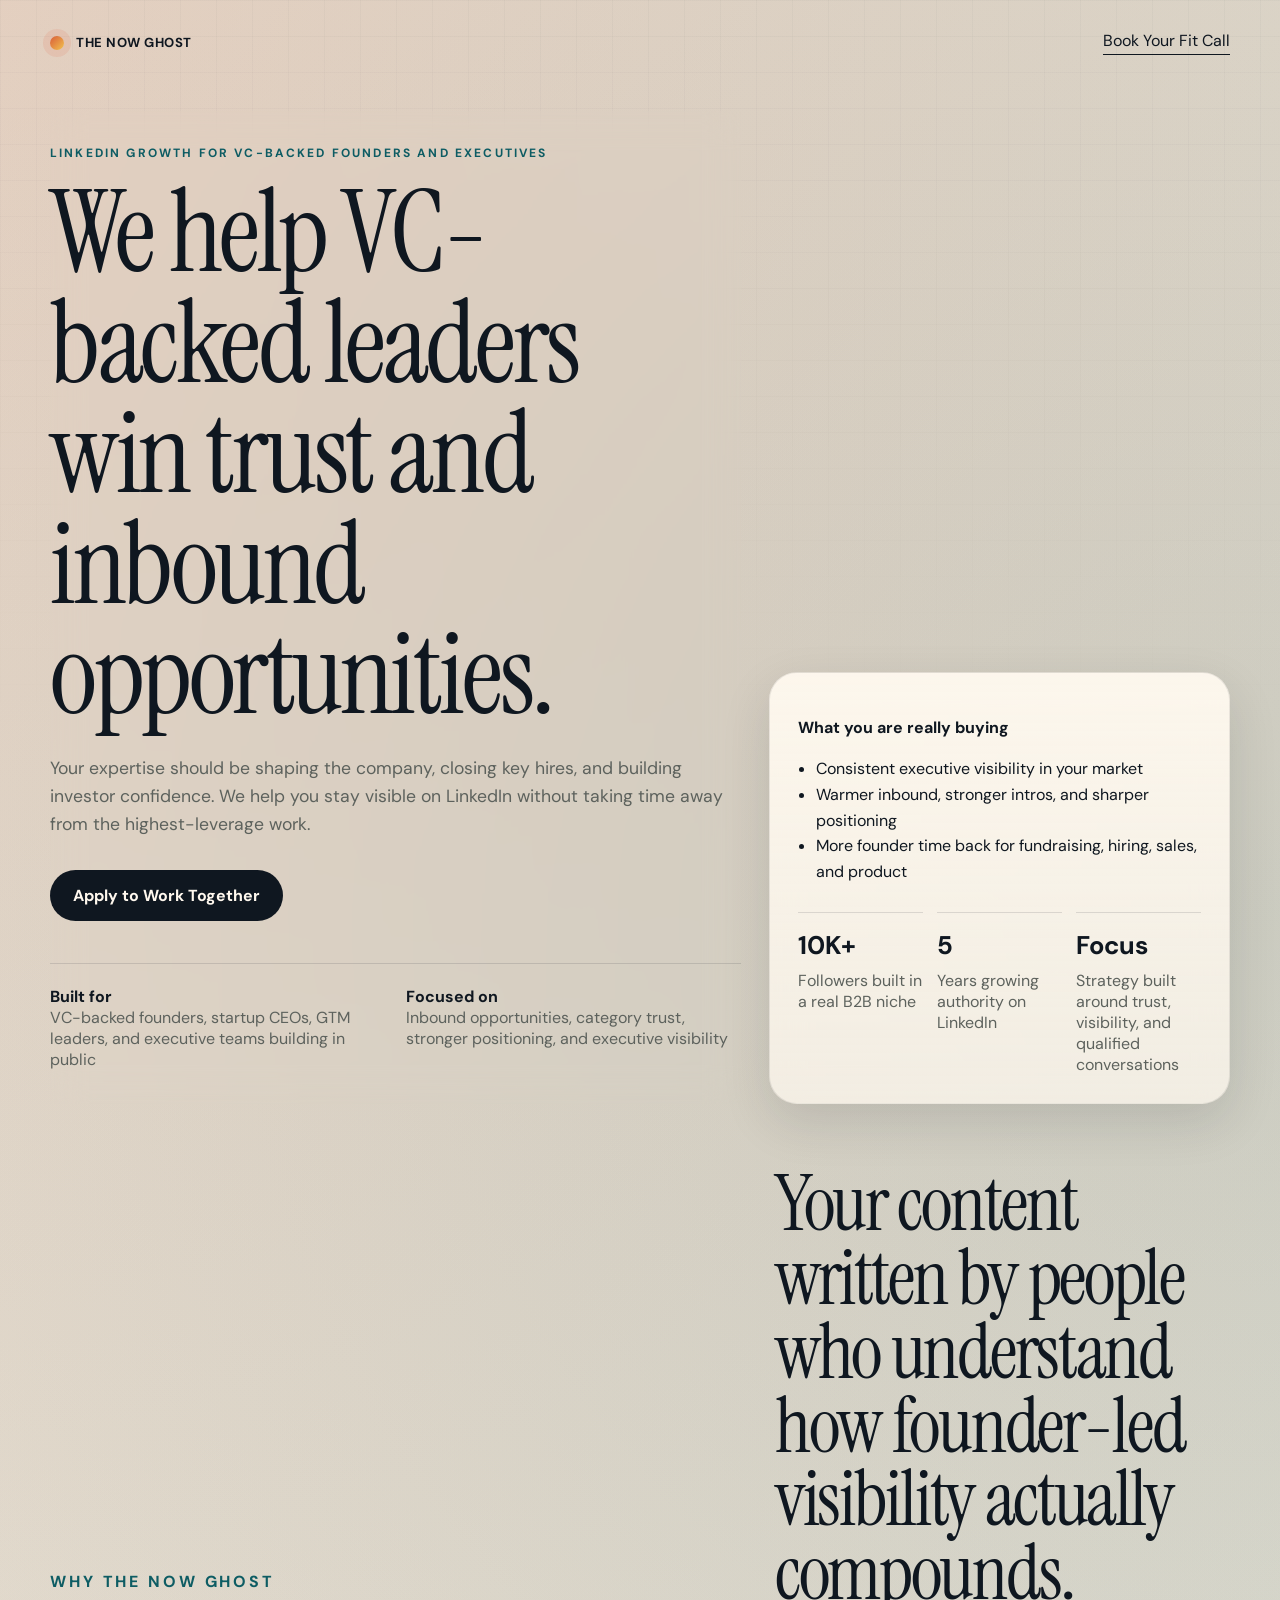
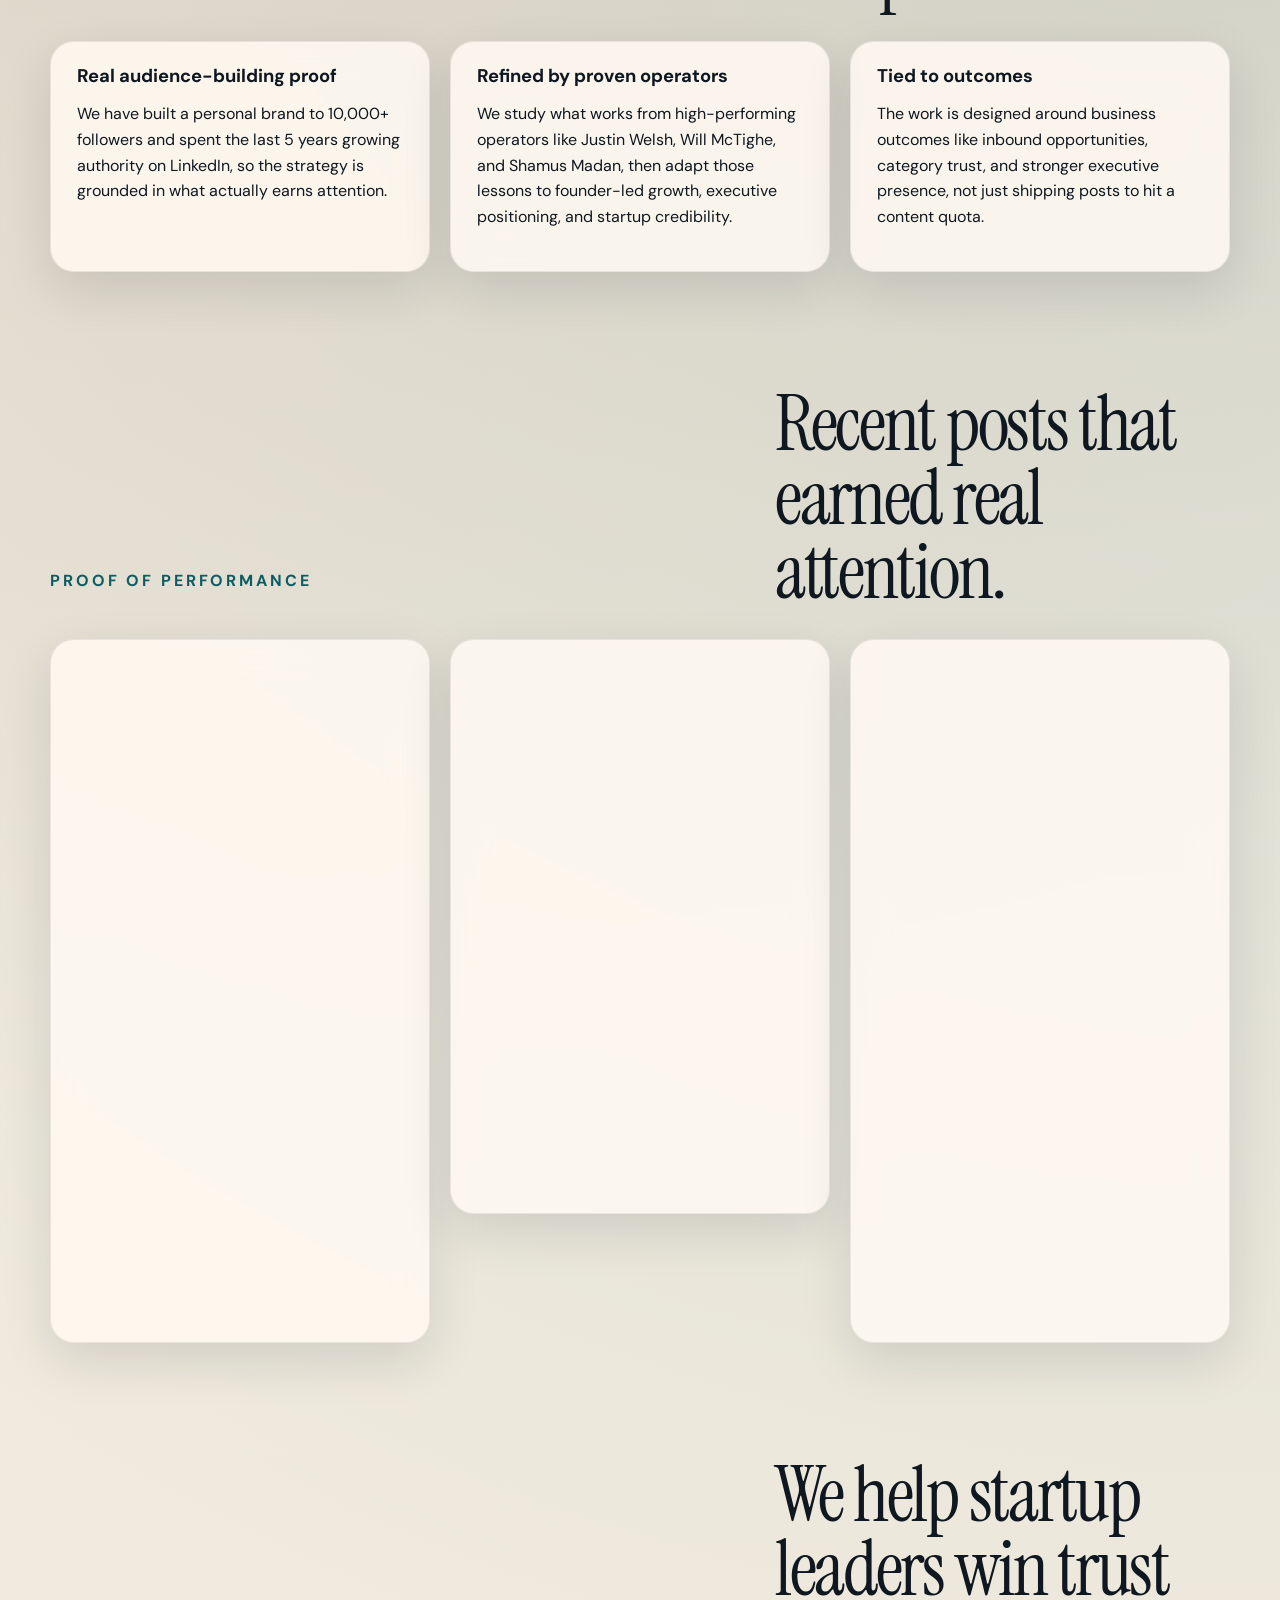
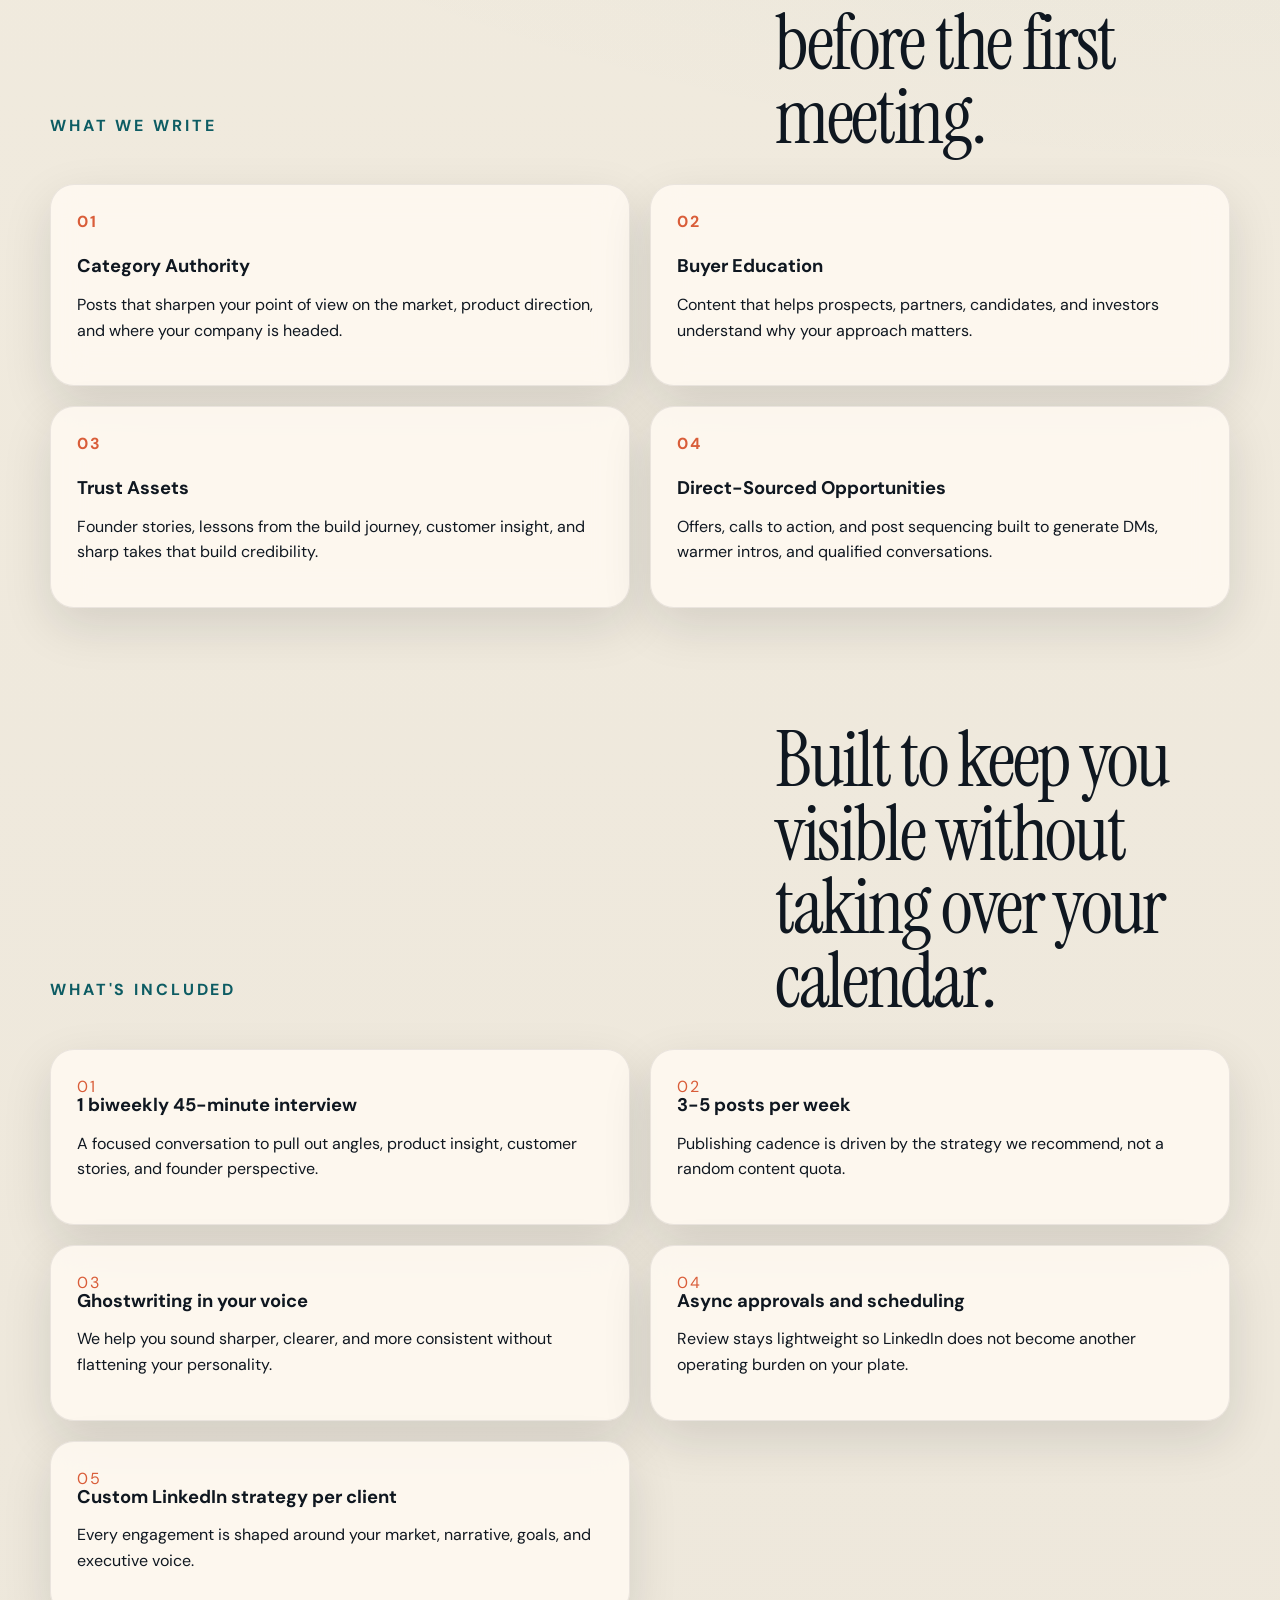
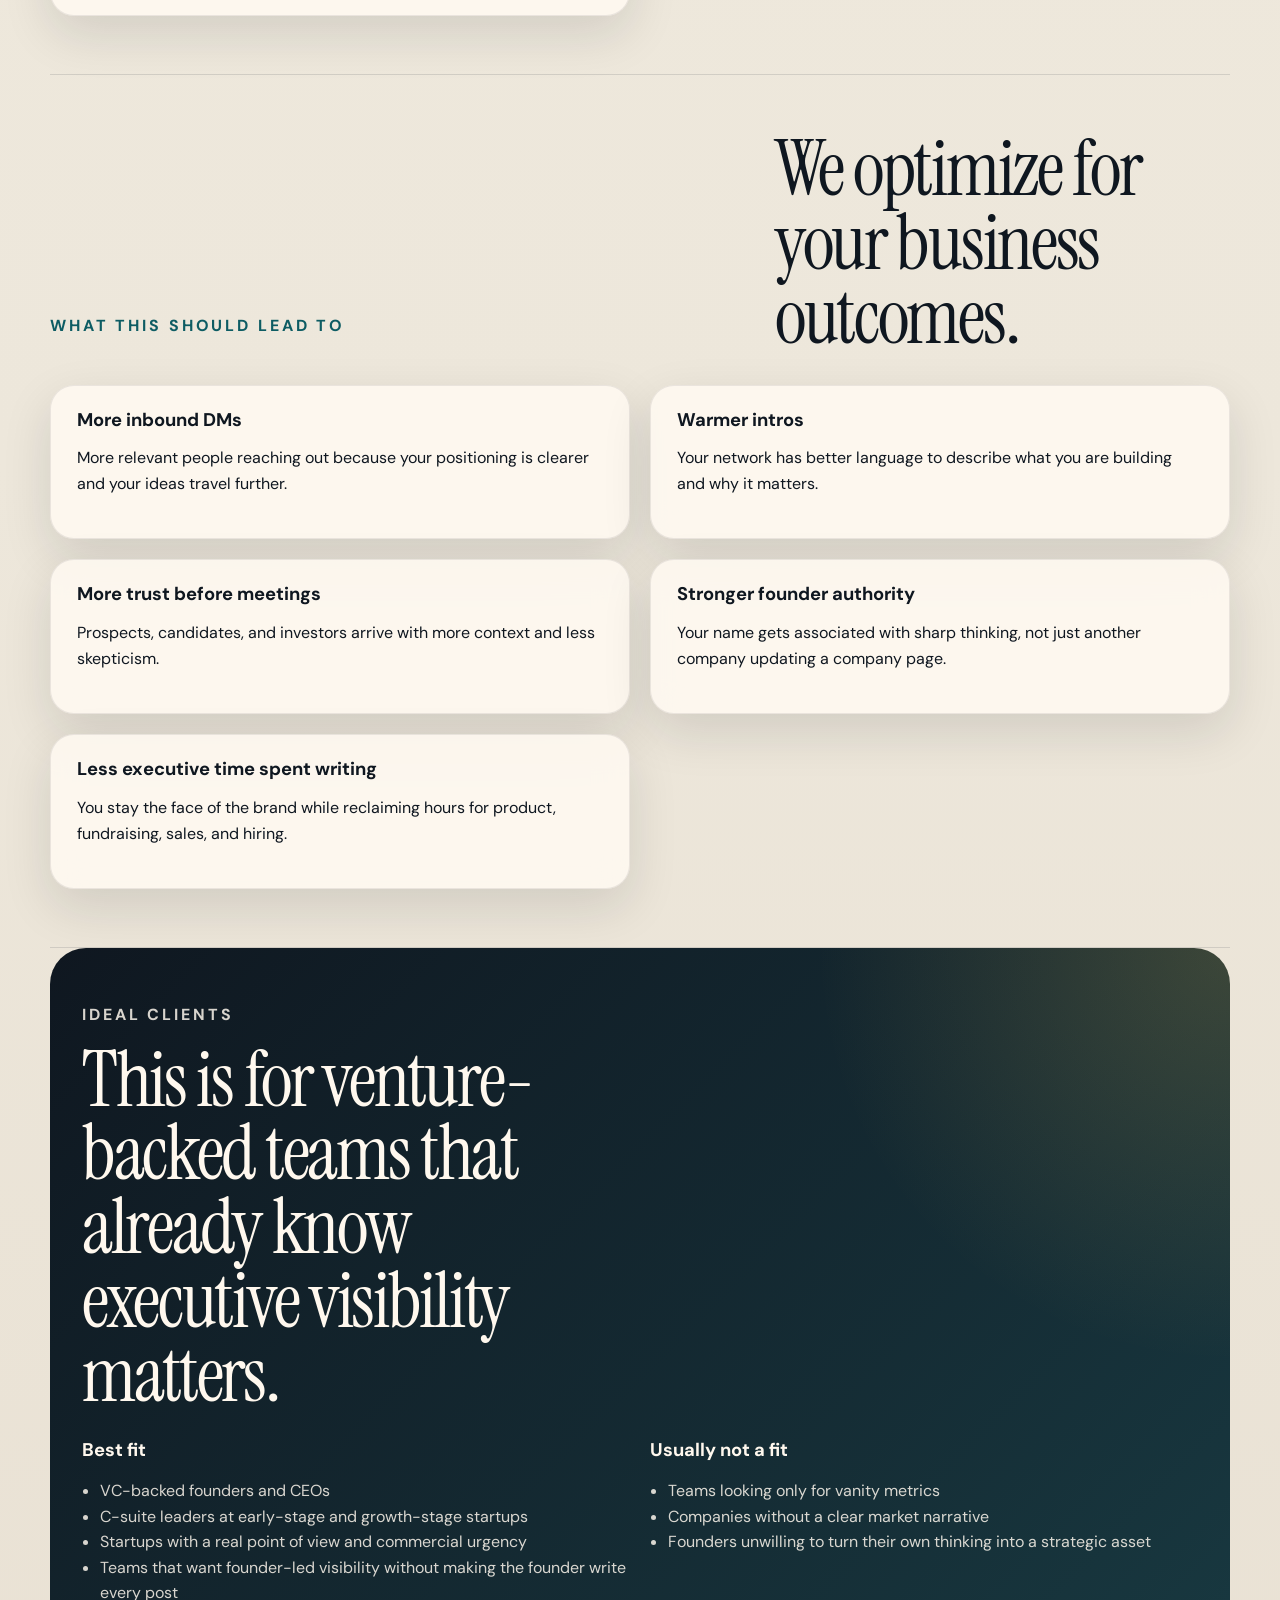
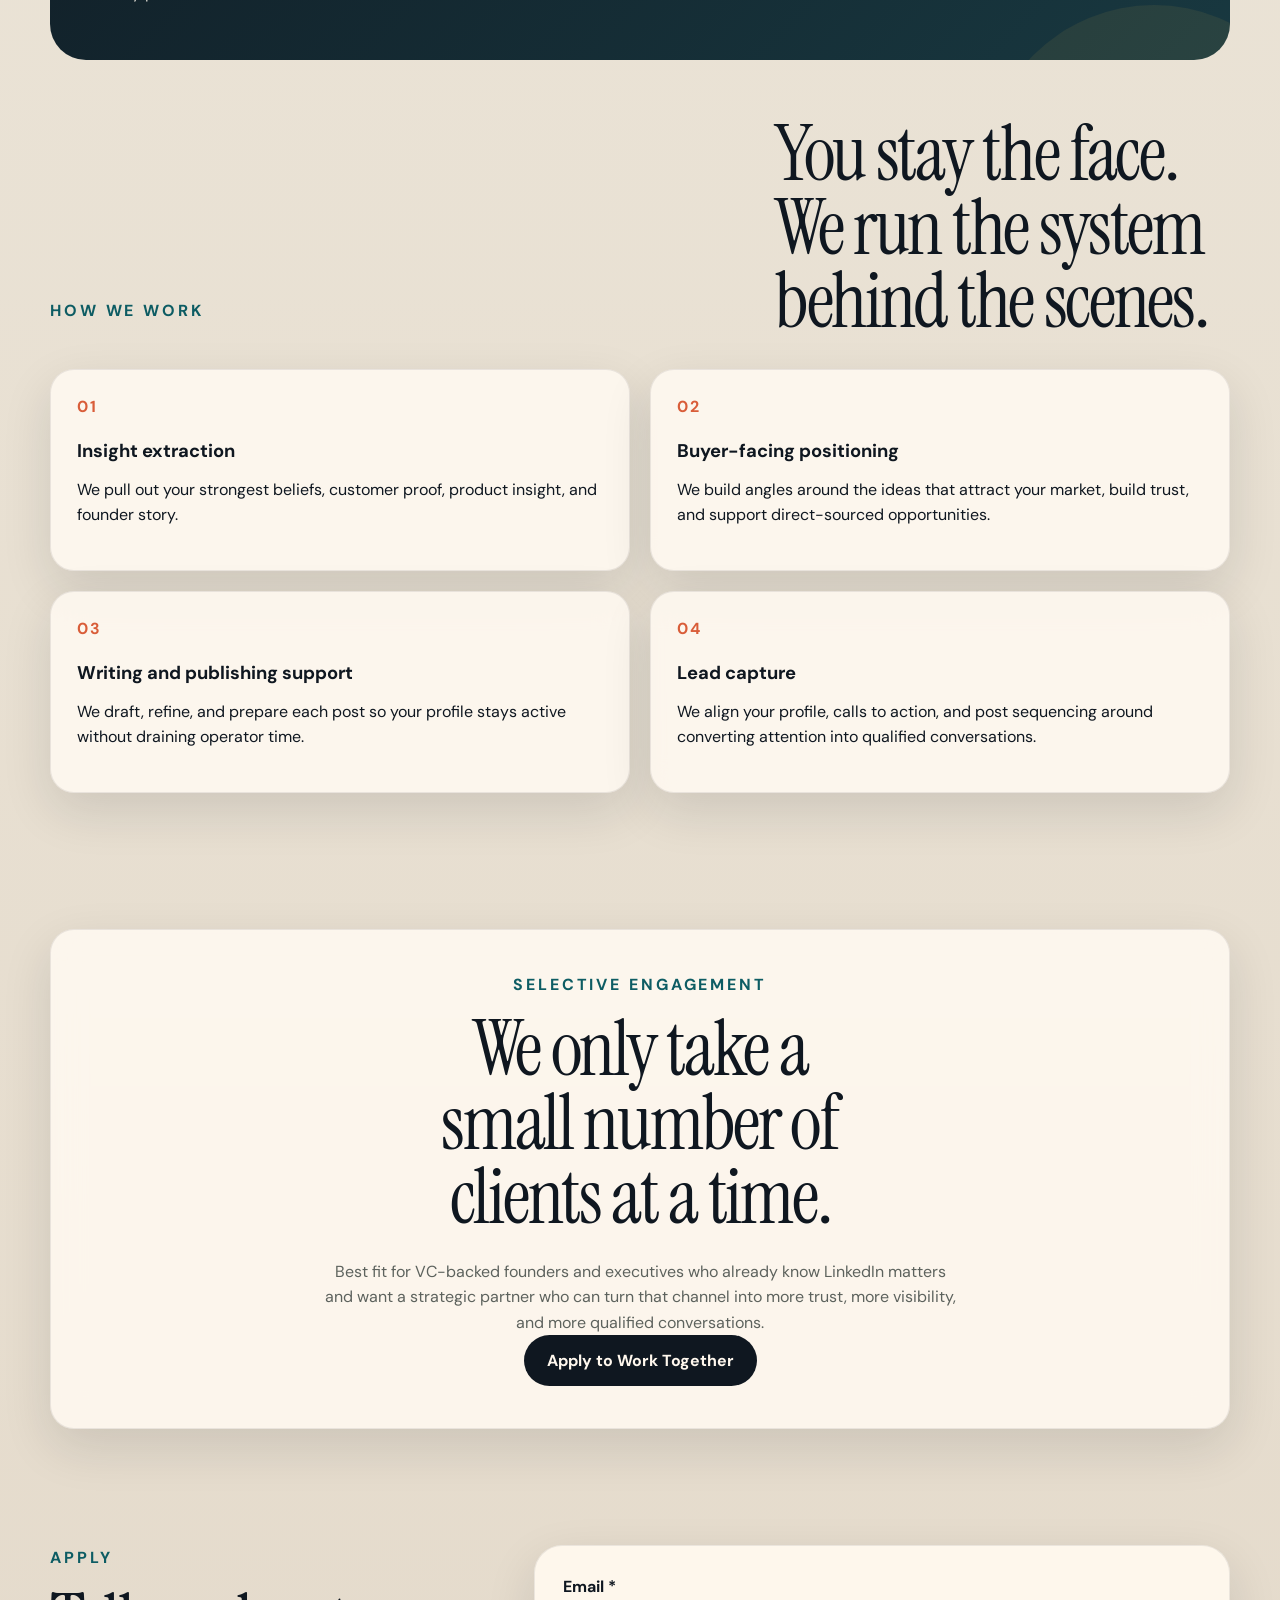
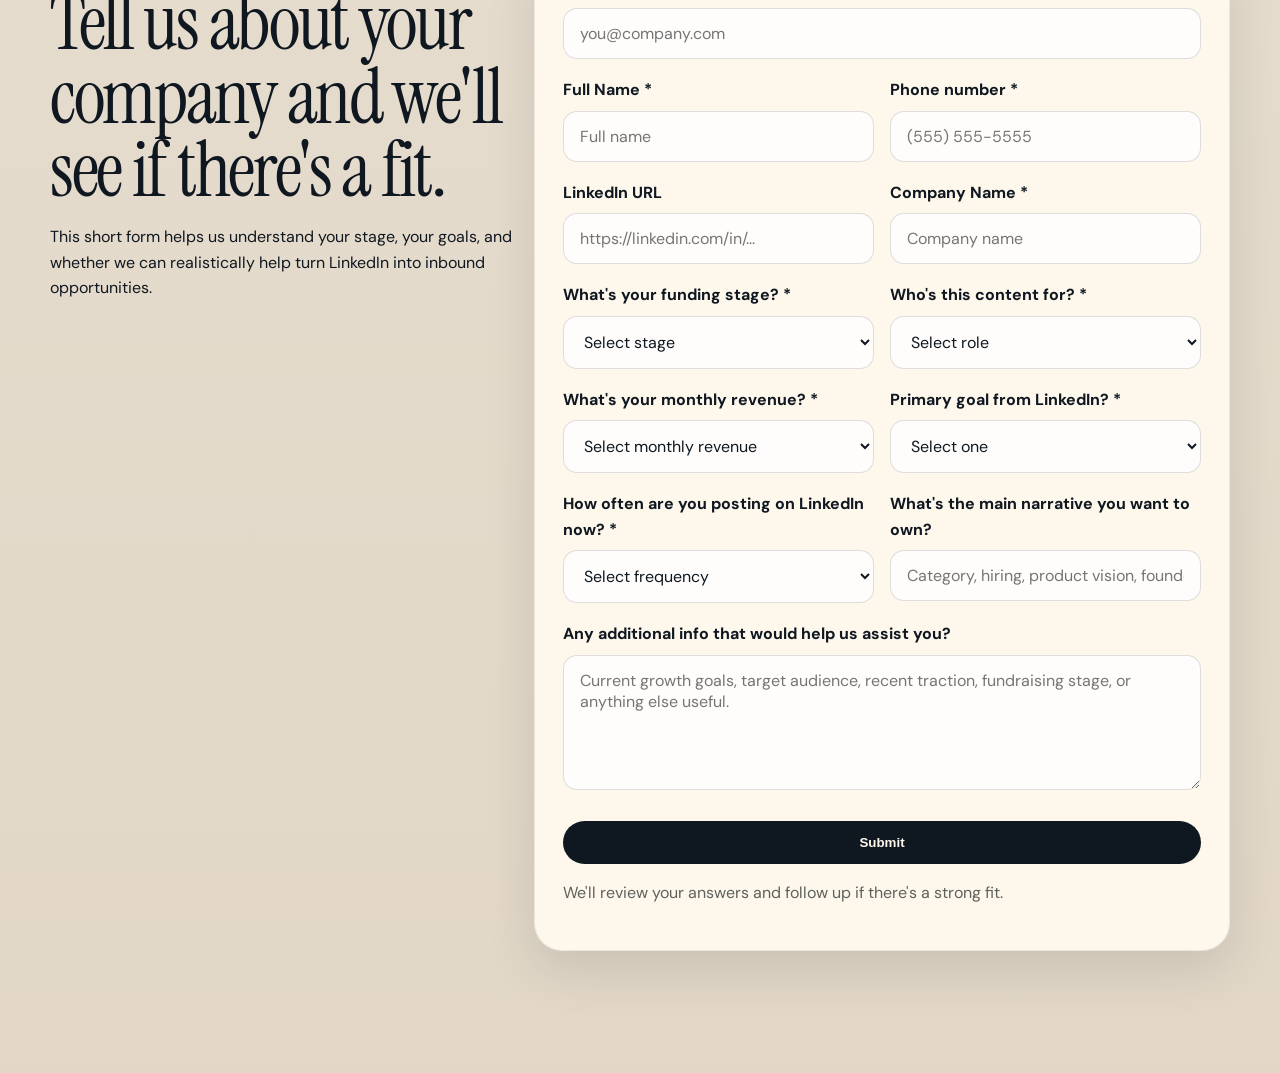
==== index.html @ a4f19dc6 "Initial VC-backed startup landing page" ====
<!DOCTYPE html>
<html lang="en">
<head>
  <meta charset="UTF-8">
  <meta name="viewport" content="width=device-width, initial-scale=1.0">
  <title>LinkedIn Growth for VC-Backed Founders | The Now Ghost</title>
  <meta
    name="description"
    content="LinkedIn ghostwriting and founder-led growth for VC-backed founders and executives who want more trust, inbound opportunities, and investor-grade positioning."
  >
  <link rel="preconnect" href="https://fonts.googleapis.com">
  <link rel="preconnect" href="https://fonts.gstatic.com" crossorigin>
  <link
    href="https://fonts.googleapis.com/css2?family=DM+Sans:wght@400;500;700&family=Instrument+Serif:ital@0;1&display=swap"
    rel="stylesheet"
  >
  <link rel="stylesheet" href="styles.css">
</head>
<body>
  <div class="site-shell">
    <header class="topbar">
      <div class="brand-lockup">
        <span class="brand-mark"></span>
        <span class="brand-name">The Now Ghost</span>
      </div>
      <a class="topbar-link" href="#apply">Book Your Fit Call</a>
    </header>

    <main>
      <section class="hero">
        <div class="hero-copy">
          <p class="eyebrow">LinkedIn Growth for VC-Backed Founders and Executives</p>
          <h1>We help VC-backed leaders win trust and inbound opportunities.</h1>
          <p class="hero-text">
            Your expertise should be shaping the company, closing key hires, and building investor confidence.
            We help you stay visible on LinkedIn without taking time away from the highest-leverage work.
          </p>
          <div class="hero-actions">
            <a class="button button-primary" href="#apply">Apply to Work Together</a>
          </div>
          <div class="hero-proof">
            <div>
              <strong>Built for</strong>
              <span>VC-backed founders, startup CEOs, GTM leaders, and executive teams building in public</span>
            </div>
            <div>
              <strong>Focused on</strong>
              <span>Inbound opportunities, category trust, stronger positioning, and executive visibility</span>
            </div>
          </div>
        </div>

        <aside class="hero-card">
          <p class="hero-card-label">What you are really buying</p>
          <ul class="outcome-list">
            <li>Consistent executive visibility in your market</li>
            <li>Warmer inbound, stronger intros, and sharper positioning</li>
            <li>More founder time back for fundraising, hiring, sales, and product</li>
          </ul>
          <div class="mini-stat-grid">
            <div>
              <span class="stat-number">10K+</span>
              <span class="stat-label">Followers built in a real B2B niche</span>
            </div>
            <div>
              <span class="stat-number">5</span>
              <span class="stat-label">Years growing authority on LinkedIn</span>
            </div>
            <div>
              <span class="stat-number">Focus</span>
              <span class="stat-label">Strategy built around trust, visibility, and qualified conversations</span>
            </div>
          </div>
        </aside>
      </section>

      <section class="section proof-section">
        <div class="section-heading">
          <p class="eyebrow">Why The Now Ghost</p>
          <h2>Your content written by people who understand how founder-led visibility actually compounds.</h2>
        </div>
        <div class="proof-grid">
          <article class="proof-card">
            <h3>Real audience-building proof</h3>
            <p>
              We have built a personal brand to 10,000+ followers and spent the last 5 years growing authority on LinkedIn,
              so the strategy is grounded in what actually earns attention.
            </p>
          </article>
          <article class="proof-card">
            <h3>Refined by proven operators</h3>
            <p>
              We study what works from high-performing operators like Justin Welsh, Will McTighe, and Shamus Madan,
              then adapt those lessons to founder-led growth, executive positioning, and startup credibility.
            </p>
          </article>
          <article class="proof-card">
            <h3>Tied to outcomes</h3>
            <p>
              The work is designed around business outcomes like inbound opportunities, category trust, and stronger executive
              presence, not just shipping posts to hit a content quota.
            </p>
          </article>
        </div>
      </section>

      <section class="section embed-section">
        <div class="section-heading">
          <p class="eyebrow">Proof of Performance</p>
          <h2>Recent posts that earned real attention.</h2>
        </div>
        <div class="embed-grid">
          <article class="embed-card">
            <iframe src="https://www.linkedin.com/embed/feed/update/urn:li:share:7413198272040701953?collapsed=1" height="669" width="504" frameborder="0" allowfullscreen="" title="Embedded post"></iframe>
          </article>
          <article class="embed-card">
            <iframe src="https://www.linkedin.com/embed/feed/update/urn:li:share:7410767839709564928?collapsed=1" height="540" width="504" frameborder="0" allowfullscreen="" title="Embedded post"></iframe>
          </article>
          <article class="embed-card">
            <iframe src="https://www.linkedin.com/embed/feed/update/urn:li:share:7410761723395211265?collapsed=1" height="669" width="504" frameborder="0" allowfullscreen="" title="Embedded post"></iframe>
          </article>
        </div>
      </section>

      <section class="section">
        <div class="section-heading">
          <p class="eyebrow">What We Write</p>
          <h2>We help startup leaders win trust before the first meeting.</h2>
        </div>
        <div class="pillar-grid">
          <article class="pillar-card">
            <span>01</span>
            <h3>Category Authority</h3>
            <p>Posts that sharpen your point of view on the market, product direction, and where your company is headed.</p>
          </article>
          <article class="pillar-card">
            <span>02</span>
            <h3>Buyer Education</h3>
            <p>Content that helps prospects, partners, candidates, and investors understand why your approach matters.</p>
          </article>
          <article class="pillar-card">
            <span>03</span>
            <h3>Trust Assets</h3>
            <p>Founder stories, lessons from the build journey, customer insight, and sharp takes that build credibility.</p>
          </article>
          <article class="pillar-card">
            <span>04</span>
            <h3>Direct-Sourced Opportunities</h3>
            <p>Offers, calls to action, and post sequencing built to generate DMs, warmer intros, and qualified conversations.</p>
          </article>
        </div>
      </section>

      <section class="section">
        <div class="section-heading">
          <p class="eyebrow">What's Included</p>
          <h2>Built to keep you visible without taking over your calendar.</h2>
        </div>
        <div class="include-grid">
          <article class="include-card">
            <span>01</span>
            <h3>1 biweekly 45-minute interview</h3>
            <p>A focused conversation to pull out angles, product insight, customer stories, and founder perspective.</p>
          </article>
          <article class="include-card">
            <span>02</span>
            <h3>3-5 posts per week</h3>
            <p>Publishing cadence is driven by the strategy we recommend, not a random content quota.</p>
          </article>
          <article class="include-card">
            <span>03</span>
            <h3>Ghostwriting in your voice</h3>
            <p>We help you sound sharper, clearer, and more consistent without flattening your personality.</p>
          </article>
          <article class="include-card">
            <span>04</span>
            <h3>Async approvals and scheduling</h3>
            <p>Review stays lightweight so LinkedIn does not become another operating burden on your plate.</p>
          </article>
          <article class="include-card">
            <span>05</span>
            <h3>Custom LinkedIn strategy per client</h3>
            <p>Every engagement is shaped around your market, narrative, goals, and executive voice.</p>
          </article>
        </div>
      </section>

      <section class="section outcome-section">
        <div class="section-heading">
          <p class="eyebrow">What This Should Lead To</p>
          <h2>We optimize for your business outcomes.</h2>
        </div>
        <div class="outcome-grid">
          <article class="outcome-card">
            <h3>More inbound DMs</h3>
            <p>More relevant people reaching out because your positioning is clearer and your ideas travel further.</p>
          </article>
          <article class="outcome-card">
            <h3>Warmer intros</h3>
            <p>Your network has better language to describe what you are building and why it matters.</p>
          </article>
          <article class="outcome-card">
            <h3>More trust before meetings</h3>
            <p>Prospects, candidates, and investors arrive with more context and less skepticism.</p>
          </article>
          <article class="outcome-card">
            <h3>Stronger founder authority</h3>
            <p>Your name gets associated with sharp thinking, not just another company updating a company page.</p>
          </article>
          <article class="outcome-card">
            <h3>Less executive time spent writing</h3>
            <p>You stay the face of the brand while reclaiming hours for product, fundraising, sales, and hiring.</p>
          </article>
        </div>
      </section>

      <section class="section dark-panel">
        <div class="section-heading narrow light">
          <p class="eyebrow">Ideal Clients</p>
          <h2>This is for venture-backed teams that already know executive visibility matters.</h2>
        </div>
        <div class="fit-grid">
          <div>
            <h3>Best fit</h3>
            <ul>
              <li>VC-backed founders and CEOs</li>
              <li>C-suite leaders at early-stage and growth-stage startups</li>
              <li>Startups with a real point of view and commercial urgency</li>
              <li>Teams that want founder-led visibility without making the founder write every post</li>
            </ul>
          </div>
          <div>
            <h3>Usually not a fit</h3>
            <ul>
              <li>Teams looking only for vanity metrics</li>
              <li>Companies without a clear market narrative</li>
              <li>Founders unwilling to turn their own thinking into a strategic asset</li>
            </ul>
          </div>
        </div>
      </section>

      <section class="section process-section">
        <div class="section-heading">
          <p class="eyebrow">How We Work</p>
          <h2>You stay the face. We run the system behind the scenes.</h2>
        </div>
        <div class="process-grid">
          <article>
            <span>01</span>
            <h3>Insight extraction</h3>
            <p>We pull out your strongest beliefs, customer proof, product insight, and founder story.</p>
          </article>
          <article>
            <span>02</span>
            <h3>Buyer-facing positioning</h3>
            <p>We build angles around the ideas that attract your market, build trust, and support direct-sourced opportunities.</p>
          </article>
          <article>
            <span>03</span>
            <h3>Writing and publishing support</h3>
            <p>We draft, refine, and prepare each post so your profile stays active without draining operator time.</p>
          </article>
          <article>
            <span>04</span>
            <h3>Lead capture</h3>
            <p>We align your profile, calls to action, and post sequencing around converting attention into qualified conversations.</p>
          </article>
        </div>
      </section>

      <section class="section cta-section">
        <div class="cta-panel">
          <p class="eyebrow">Selective Engagement</p>
          <h2>We only take a small number of clients at a time.</h2>
          <p class="hero-text">
            Best fit for VC-backed founders and executives who already know LinkedIn matters and want a strategic
            partner who can turn that channel into more trust, more visibility, and more qualified conversations.
          </p>
          <a class="button button-primary" href="#apply">Apply to Work Together</a>
        </div>
      </section>

      <section class="section apply-section" id="apply">
        <div class="apply-copy">
          <p class="eyebrow">Apply</p>
          <h2>Tell us about your company and we'll see if there's a fit.</h2>
          <p>
            This short form helps us understand your stage, your goals, and whether we can realistically help turn
            LinkedIn into inbound opportunities.
          </p>
        </div>

        <form
          class="lead-form"
          id="leadForm"
          action="https://formsubmit.co/danny.c.gleason@gmail.com"
          method="POST"
          novalidate
        >
          <input type="hidden" name="_subject" value="New VC-Backed Startup Ghostwriting Lead">
          <input type="hidden" name="_captcha" value="false">
          <input type="hidden" name="_template" value="table">
          <input type="hidden" name="_next" value="https://thenowghost.com/thanks.html">

          <div class="field">
            <label for="email">Email *</label>
            <input id="email" name="email" type="email" required placeholder="you@company.com">
            <small class="error-text">Please enter a valid email</small>
          </div>

          <div class="field-grid">
            <div class="field">
              <label for="fullName">Full Name *</label>
              <input id="fullName" name="fullName" type="text" required placeholder="Full name">
            </div>
            <div class="field">
              <label for="phone">Phone number *</label>
              <input id="phone" name="phone" type="tel" required placeholder="(555) 555-5555">
            </div>
          </div>

          <div class="field-grid">
            <div class="field">
              <label for="linkedinUrl">LinkedIn URL</label>
              <input id="linkedinUrl" name="linkedinUrl" type="url" placeholder="https://linkedin.com/in/...">
            </div>
            <div class="field">
              <label for="companyName">Company Name *</label>
              <input id="companyName" name="companyName" type="text" required placeholder="Company name">
            </div>
          </div>

          <div class="field-grid">
            <div class="field">
              <label for="stage">What's your funding stage? *</label>
              <select id="stage" name="stage" required>
                <option value="">Select stage</option>
                <option>Bootstrapped / profitable</option>
                <option>Pre-seed</option>
                <option>Seed</option>
                <option>Series A</option>
                <option>Series B</option>
                <option>Series C+</option>
              </select>
            </div>
            <div class="field">
              <label for="role">Who's this content for? *</label>
              <select id="role" name="role" required>
                <option value="">Select role</option>
                <option>Founder / CEO</option>
                <option>Co-founder</option>
                <option>CRO / GTM leader</option>
                <option>COO / Ops leader</option>
                <option>CTO / Product leader</option>
                <option>Other executive</option>
              </select>
            </div>
          </div>

          <div class="field-grid">
            <div class="field">
              <label for="revenue">What's your monthly revenue? *</label>
              <select id="revenue" name="revenue" required>
                <option value="">Select monthly revenue</option>
                <option>Pre-revenue</option>
                <option>&lt;10k/month</option>
                <option>10-50k/month</option>
                <option>50-100k/month</option>
                <option>100k-500k/month</option>
                <option>500k-1m/month</option>
                <option>1m+/month</option>
              </select>
            </div>
            <div class="field">
              <label for="goal">Primary goal from LinkedIn? *</label>
              <select id="goal" name="goal" required>
                <option value="">Select one</option>
                <option>More inbound leads</option>
                <option>Stronger founder authority</option>
                <option>More investor / operator visibility</option>
                <option>More hiring / recruiting pull</option>
                <option>Save executive time while staying visible</option>
              </select>
            </div>
          </div>

          <div class="field-grid">
            <div class="field">
              <label for="posting">How often are you posting on LinkedIn now? *</label>
              <select id="posting" name="posting" required>
                <option value="">Select frequency</option>
                <option>Rarely or never</option>
                <option>1-2 times per month</option>
                <option>1-2 times per week</option>
                <option>3+ times per week</option>
              </select>
            </div>
            <div class="field">
              <label for="narrative">What's the main narrative you want to own?</label>
              <input id="narrative" name="narrative" type="text" placeholder="Category, hiring, product vision, founder story, etc.">
            </div>
          </div>

          <div class="field">
            <label for="info">Any additional info that would help us assist you?</label>
            <textarea id="info" name="info" rows="5" placeholder="Current growth goals, target audience, recent traction, fundraising stage, or anything else useful."></textarea>
          </div>

          <button class="button button-primary submit-button" type="submit">Submit</button>
          <p class="form-note" id="formNote">We'll review your answers and follow up if there's a strong fit.</p>
        </form>
      </section>
    </main>
  </div>

  <script src="script.js"></script>
</body>
</html>
---- styles.css ----
:root {
  --bg: #ede7db;
  --bg-strong: #d8cfbd;
  --surface: rgba(255, 250, 241, 0.86);
  --surface-strong: #fff9ef;
  --ink: #0f1720;
  --muted: #5d625d;
  --line: rgba(15, 23, 32, 0.12);
  --accent: #0d5c63;
  --accent-2: #d95d39;
  --accent-3: #f2c14e;
  --shadow: 0 18px 50px rgba(15, 23, 32, 0.12);
  --max-width: 1180px;
}

* {
  box-sizing: border-box;
}

html {
  scroll-behavior: smooth;
}

body {
  margin: 0;
  font-family: "DM Sans", sans-serif;
  color: var(--ink);
  background:
    radial-gradient(circle at top left, rgba(217, 93, 57, 0.16), transparent 30%),
    radial-gradient(circle at right 10%, rgba(13, 92, 99, 0.18), transparent 30%),
    linear-gradient(180deg, #f5efe2 0%, var(--bg) 58%, #e2d7c7 100%);
}

body::before {
  content: "";
  position: fixed;
  inset: 0;
  pointer-events: none;
  background-image:
    linear-gradient(rgba(15, 23, 32, 0.03) 1px, transparent 1px),
    linear-gradient(90deg, rgba(15, 23, 32, 0.03) 1px, transparent 1px);
  background-size: 36px 36px;
  mask-image: linear-gradient(180deg, rgba(0, 0, 0, 0.75), transparent 85%);
}

.site-shell {
  width: min(calc(100% - 40px), var(--max-width));
  margin: 0 auto;
  padding: 18px 0 64px;
}

.topbar {
  display: flex;
  align-items: center;
  justify-content: space-between;
  gap: 20px;
  padding: 12px 0 28px;
}

.brand-lockup {
  display: flex;
  align-items: center;
  gap: 12px;
  font-weight: 700;
  letter-spacing: 0.04em;
  text-transform: uppercase;
  font-size: 0.82rem;
}

.brand-mark {
  width: 14px;
  height: 14px;
  border-radius: 50%;
  background: linear-gradient(135deg, var(--accent-2), var(--accent-3));
  box-shadow: 0 0 0 7px rgba(217, 93, 57, 0.12);
}

.topbar-link {
  color: var(--ink);
  text-decoration: none;
  border-bottom: 1px solid currentColor;
  padding-bottom: 3px;
}

.hero {
  display: grid;
  grid-template-columns: 1.35fr 0.9fr;
  gap: 28px;
  align-items: stretch;
  min-height: 74vh;
  padding: 28px 0 56px;
}

.hero-copy,
.hero-card,
.editorial-card,
.pillar-card,
.proof-card,
.embed-card,
.include-card,
.outcome-card,
.process-grid article,
.lead-form,
.cta-panel,
.narrative-grid article {
  backdrop-filter: blur(16px);
}

.hero-copy {
  padding: 34px 0;
}

.eyebrow {
  margin: 0 0 16px;
  color: var(--accent);
  text-transform: uppercase;
  letter-spacing: 0.18em;
  font-size: 0.75rem;
  font-weight: 700;
}

h1,
h2,
h3,
legend {
  margin: 0;
  line-height: 0.96;
}

h1,
h2 {
  font-family: "Instrument Serif", serif;
  font-weight: 400;
  letter-spacing: -0.03em;
}

h1 {
  max-width: 10ch;
  font-size: clamp(3.9rem, 9vw, 7.8rem);
}

h2 {
  font-size: clamp(2.5rem, 6vw, 4.8rem);
  max-width: 13ch;
}

h3,
legend {
  font-size: 1.15rem;
}

.hero-text,
.section p,
.field label,
.field input,
.field textarea,
.field select,
.radio-group label,
.form-note,
li {
  line-height: 1.6;
  font-size: 1rem;
}

.hero-text {
  max-width: 58ch;
  margin: 24px 0 0;
  color: var(--muted);
  font-size: 1.1rem;
}

.hero-actions {
  display: flex;
  flex-wrap: wrap;
  gap: 12px;
  margin-top: 32px;
}

.button {
  display: inline-flex;
  align-items: center;
  justify-content: center;
  border: 1px solid transparent;
  border-radius: 999px;
  padding: 14px 22px;
  text-decoration: none;
  font-weight: 700;
  cursor: pointer;
  transition: transform 180ms ease, background 180ms ease, color 180ms ease, border-color 180ms ease;
}

.button:hover,
.button:focus-visible {
  transform: translateY(-1px);
}

.button-primary {
  background: var(--ink);
  color: #fff8ee;
}

.button-secondary {
  background: transparent;
  color: var(--ink);
  border-color: var(--line);
}

.hero-proof {
  display: grid;
  grid-template-columns: repeat(2, minmax(0, 1fr));
  gap: 20px;
  margin-top: 42px;
  padding-top: 22px;
  border-top: 1px solid var(--line);
}

.hero-proof strong,
.hero-card-label,
.stat-number,
.pillar-card span,
.process-grid span {
  display: block;
  font-weight: 700;
}

.hero-proof span,
.stat-label,
.form-note {
  color: var(--muted);
}

.hero-card {
  align-self: end;
  background: linear-gradient(180deg, rgba(255, 249, 239, 0.94), rgba(255, 249, 239, 0.72));
  border: 1px solid rgba(15, 23, 32, 0.08);
  border-radius: 28px;
  padding: 28px;
  box-shadow: var(--shadow);
}

.outcome-list,
.fit-grid ul {
  margin: 18px 0 0;
  padding-left: 18px;
}

.mini-stat-grid {
  display: grid;
  grid-template-columns: repeat(3, 1fr);
  gap: 14px;
  margin-top: 28px;
}

.mini-stat-grid > div {
  padding-top: 16px;
  border-top: 1px solid var(--line);
}

.stat-number {
  margin-bottom: 8px;
  font-size: 1.6rem;
}

.section {
  padding: 58px 0;
}

.proof-section {
  padding-top: 8px;
}

.section-heading {
  display: flex;
  align-items: end;
  justify-content: space-between;
  gap: 28px;
  margin-bottom: 30px;
}

.section-heading.narrow,
.section-heading.light {
  display: block;
}

.pillar-grid,
.proof-grid,
.embed-grid,
.include-grid,
.outcome-grid,
.fit-grid,
.process-grid,
.apply-section {
  display: grid;
  gap: 20px;
}

.proof-grid {
  grid-template-columns: repeat(3, minmax(0, 1fr));
}

.embed-grid {
  grid-template-columns: repeat(3, minmax(0, 1fr));
  align-items: start;
}

.include-grid,
.outcome-grid {
  grid-template-columns: repeat(2, minmax(0, 1fr));
}

.editorial-card,
.pillar-card,
.proof-card,
.embed-card,
.include-card,
.outcome-card,
.process-grid article,
.cta-panel,
.narrative-grid article {
  background: var(--surface);
  border: 1px solid rgba(15, 23, 32, 0.08);
  border-radius: 24px;
  padding: 26px;
  box-shadow: var(--shadow);
}
.pillar-grid,
.process-grid {
  grid-template-columns: repeat(2, minmax(0, 1fr));
}

.pillar-card span,
.include-card span,
.process-grid span {
  margin-bottom: 26px;
  color: var(--accent-2);
  letter-spacing: 0.12em;
}

.embed-card {
  padding: 14px;
  overflow: hidden;
}

.embed-card iframe {
  width: 100%;
  max-width: 100%;
  border: 0;
  border-radius: 18px;
}

.outcome-section {
  border-top: 1px solid var(--line);
  border-bottom: 1px solid var(--line);
}

.cta-panel {
  text-align: center;
  padding: 42px 28px;
}

.cta-panel h2 {
  max-width: 12ch;
  margin: 0 auto;
}

.cta-panel .hero-text {
  margin-left: auto;
  margin-right: auto;
}

.dark-panel {
  position: relative;
  overflow: hidden;
  color: #fff8ee;
  background:
    radial-gradient(circle at top right, rgba(242, 193, 78, 0.18), transparent 30%),
    linear-gradient(135deg, #0f1720, #183840);
  border-radius: 36px;
  padding: 54px 32px;
}

.dark-panel::after {
  content: "";
  position: absolute;
  inset: auto -8% -40% auto;
  width: 340px;
  height: 340px;
  border-radius: 50%;
  background: rgba(242, 193, 78, 0.08);
}

.light .eyebrow,
.dark-panel p,
.dark-panel li {
  color: rgba(255, 248, 238, 0.84);
}

.fit-grid {
  grid-template-columns: repeat(2, minmax(0, 1fr));
  position: relative;
  z-index: 1;
}

.process-section {
  padding-bottom: 78px;
}

.apply-section {
  grid-template-columns: 0.8fr 1.2fr;
  align-items: start;
}

.apply-copy {
  position: sticky;
  top: 20px;
}

.lead-form {
  background: rgba(255, 249, 239, 0.94);
  border: 1px solid rgba(15, 23, 32, 0.08);
  border-radius: 28px;
  padding: 28px;
  box-shadow: var(--shadow);
}

.field,
.radio-group {
  margin-bottom: 18px;
}

.field-grid {
  display: grid;
  grid-template-columns: repeat(2, minmax(0, 1fr));
  gap: 16px;
}

.field label,
.radio-group legend {
  display: block;
  margin-bottom: 8px;
  font-weight: 700;
}

.field input,
.field textarea,
.field select {
  width: 100%;
  padding: 14px 16px;
  border: 1px solid rgba(15, 23, 32, 0.14);
  border-radius: 14px;
  background: rgba(255, 255, 255, 0.82);
  font: inherit;
  color: var(--ink);
}

.field input:focus,
.field textarea:focus,
.field select:focus {
  outline: 2px solid rgba(13, 92, 99, 0.22);
  border-color: rgba(13, 92, 99, 0.42);
}

.radio-group {
  padding: 0;
  border: none;
}

.radio-group label {
  display: inline-flex;
  align-items: center;
  gap: 8px;
  margin-right: 16px;
}

.submit-button {
  width: 100%;
  margin-top: 8px;
  border: none;
}

.thank-you-page {
  min-height: 82vh;
  display: grid;
  place-items: center;
}

.thank-you-card {
  width: min(100%, 760px);
  padding: 42px;
  background: rgba(255, 249, 239, 0.94);
  border: 1px solid rgba(15, 23, 32, 0.08);
  border-radius: 32px;
  box-shadow: var(--shadow);
}

.thank-you-card h1 {
  max-width: none;
  font-size: clamp(3rem, 10vw, 5.4rem);
}

.error-text {
  display: none;
  margin-top: 6px;
  color: #b42318;
}

.field.invalid input,
.field.invalid textarea,
.field.invalid select {
  border-color: rgba(180, 35, 24, 0.45);
  background: rgba(255, 241, 239, 0.92);
}

.field.invalid .error-text {
  display: block;
}

.form-success {
  color: var(--accent);
}

@media (max-width: 980px) {
  .hero,
  .apply-section,
  .fit-grid,
  .proof-grid,
  .embed-grid,
  .include-grid,
  .outcome-grid,
  .pillar-grid,
  .process-grid,
  .field-grid,
  .hero-proof,
  .mini-stat-grid {
    grid-template-columns: 1fr;
  }

  .hero {
    min-height: auto;
  }

  .apply-copy {
    position: static;
  }

  h1 {
    max-width: 12ch;
  }
}

@media (max-width: 640px) {
  .site-shell {
    width: min(calc(100% - 24px), var(--max-width));
  }

  .topbar {
    padding-bottom: 18px;
  }

  .hero,
  .section {
    padding: 28px 0;
  }

  .hero-card,
  .editorial-card,
  .pillar-card,
  .proof-card,
  .embed-card,
  .include-card,
  .outcome-card,
  .process-grid article,
  .cta-panel,
  .narrative-grid article,
  .lead-form {
    padding: 22px;
    border-radius: 22px;
  }

  .dark-panel {
    padding: 32px 22px;
    border-radius: 24px;
  }

  h1 {
    font-size: clamp(3rem, 18vw, 4.2rem);
  }

  h2 {
    font-size: clamp(2.2rem, 13vw, 3.4rem);
  }
}
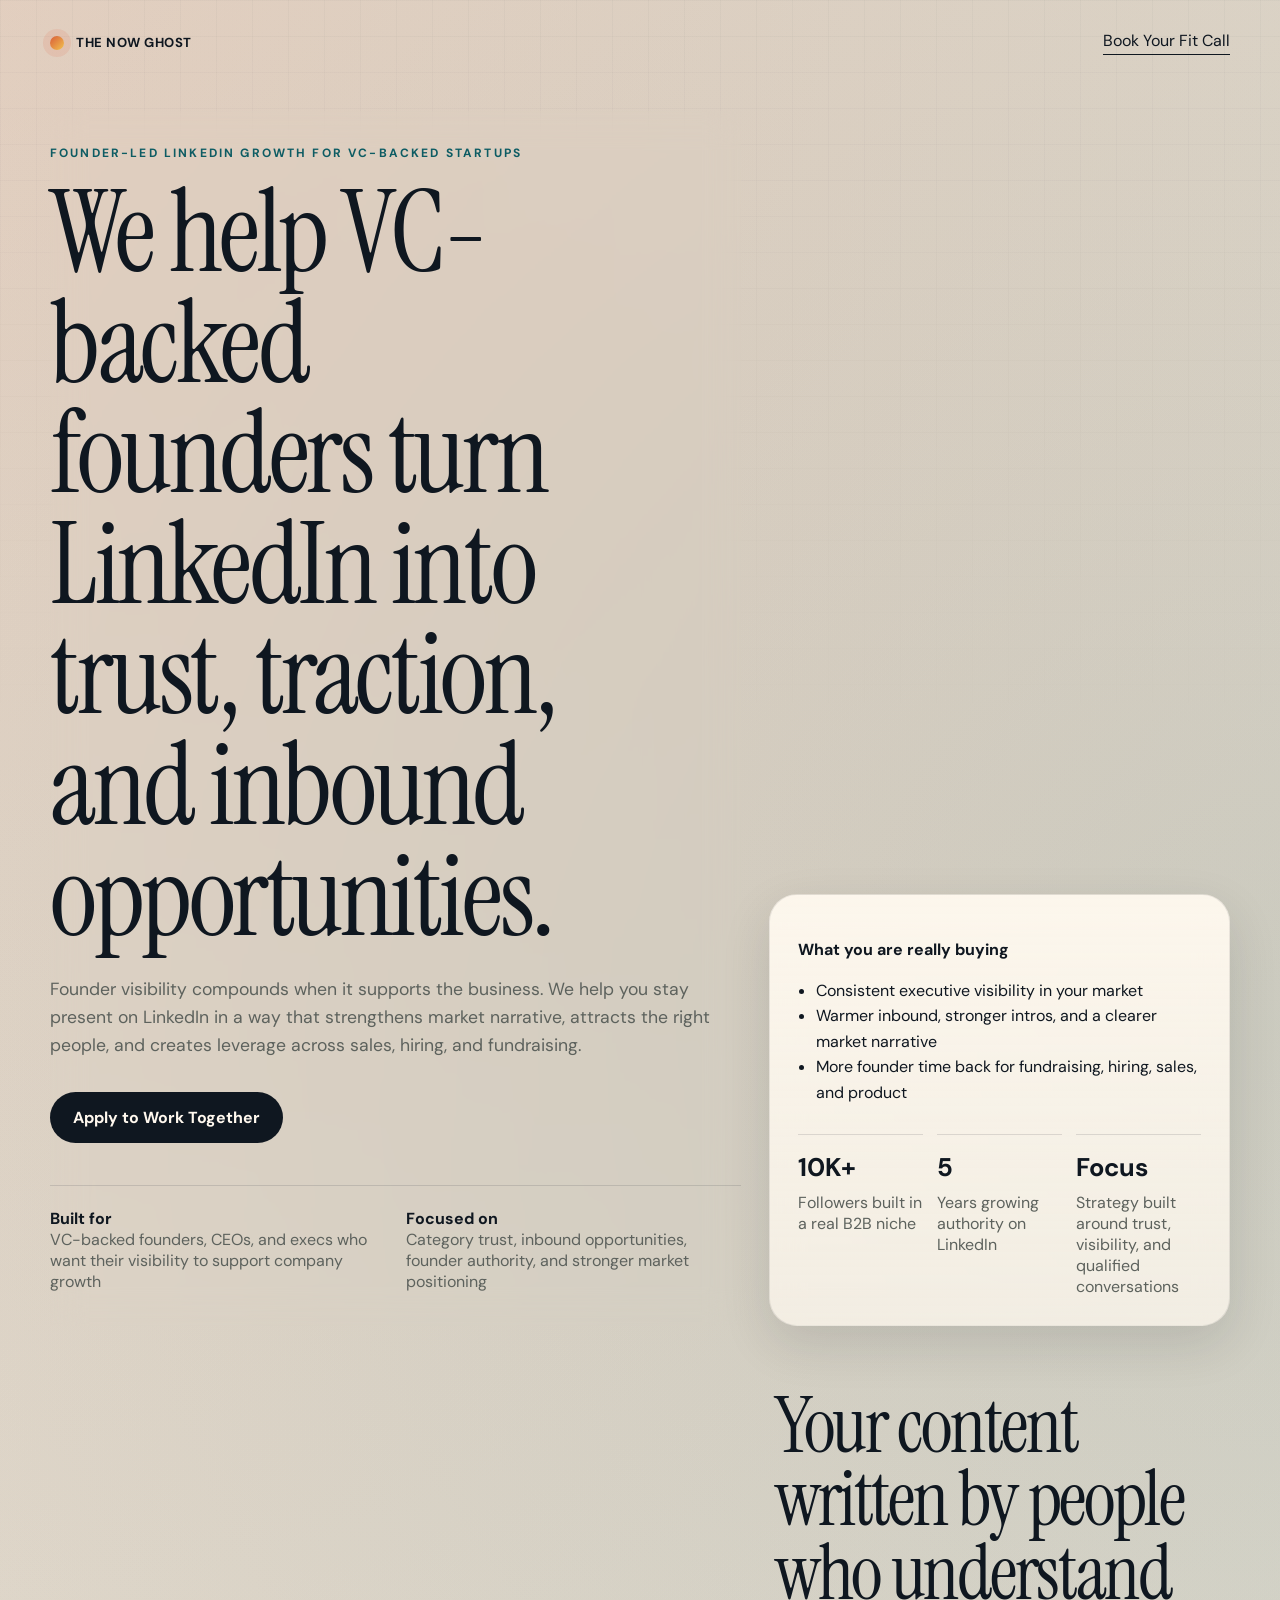
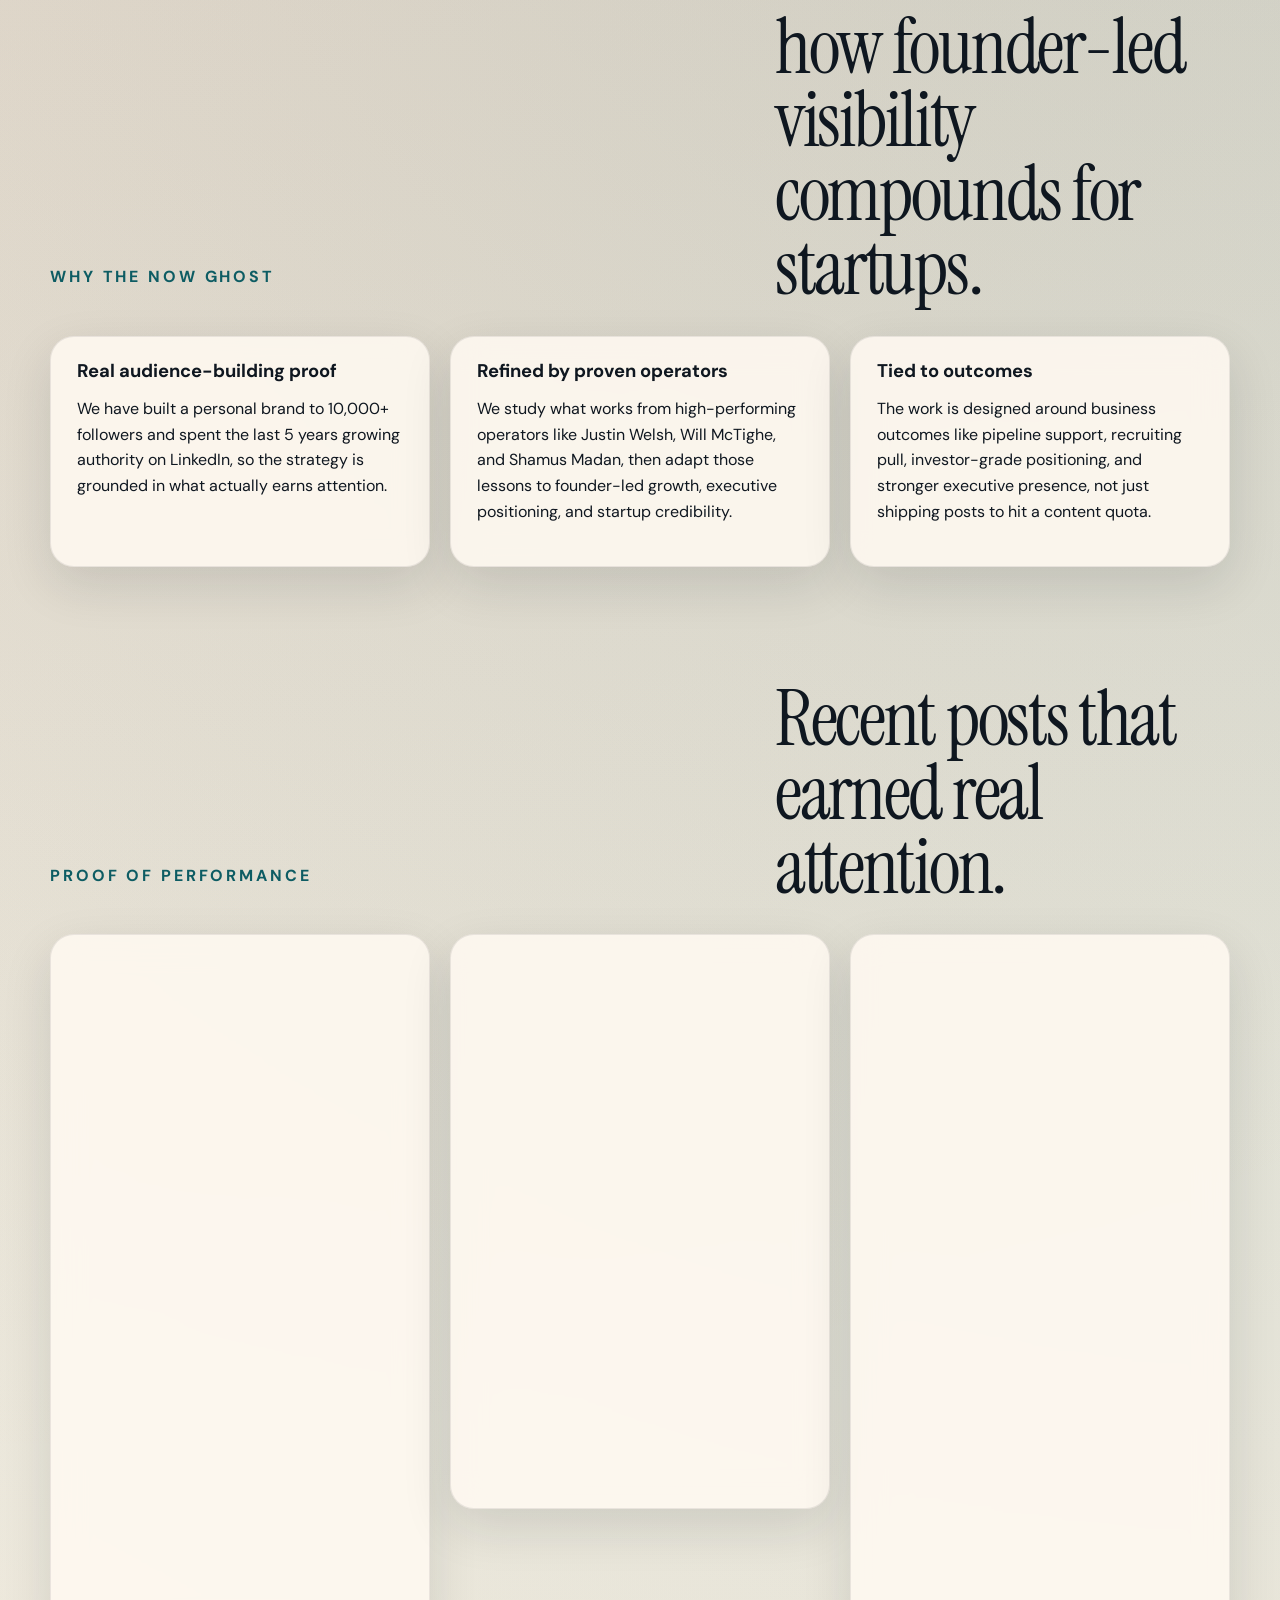
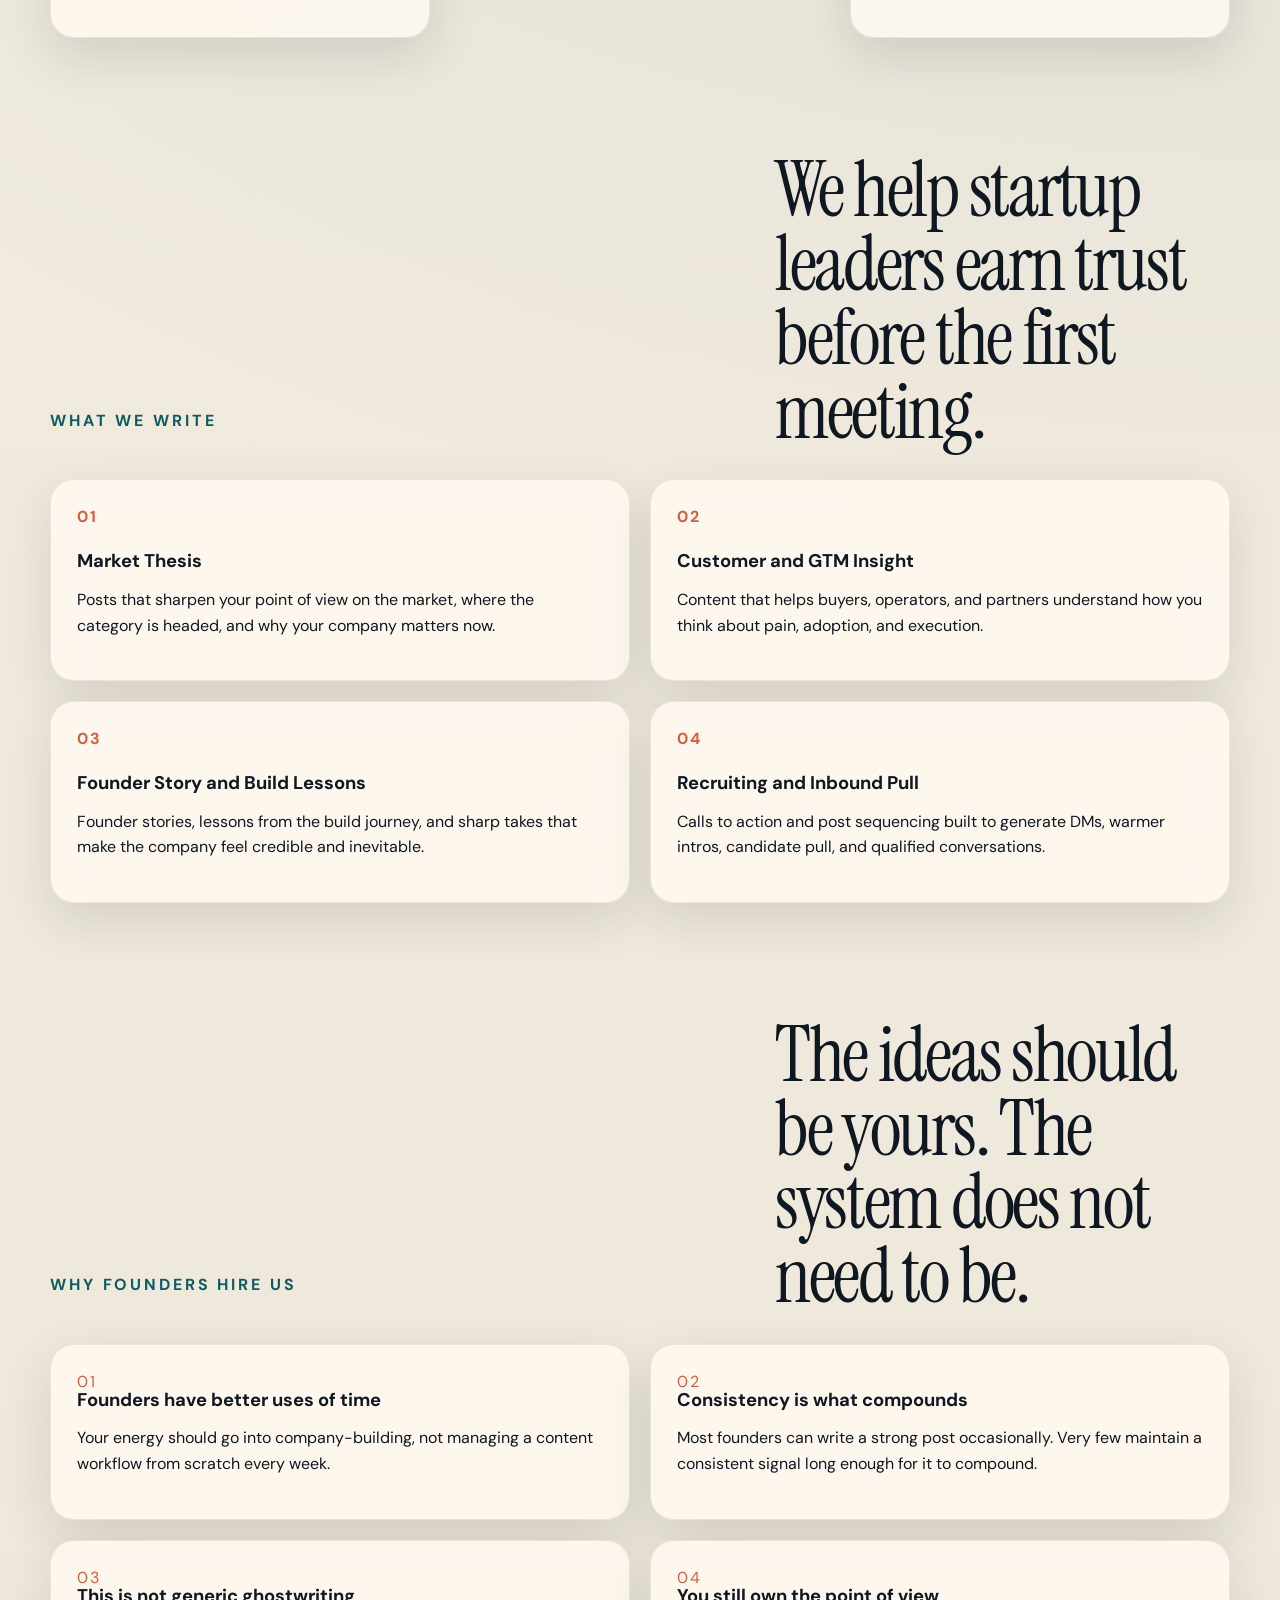
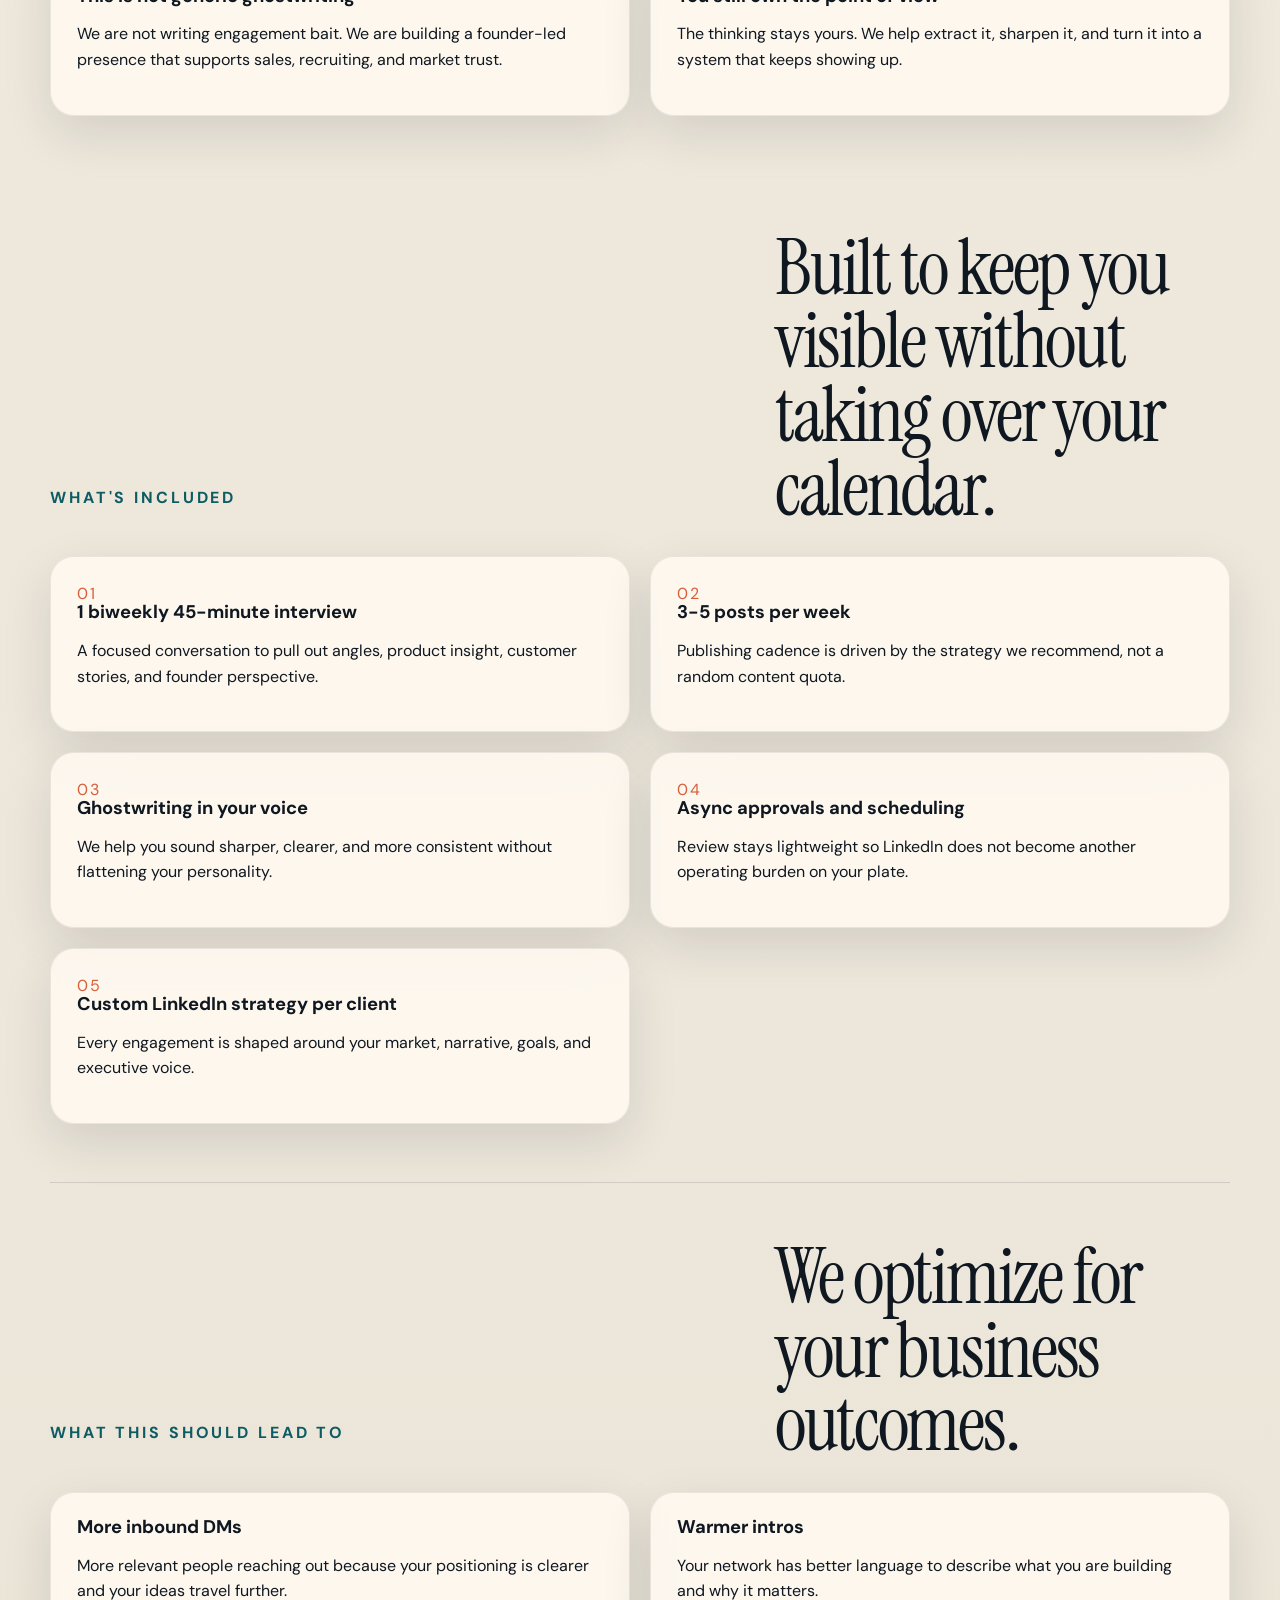
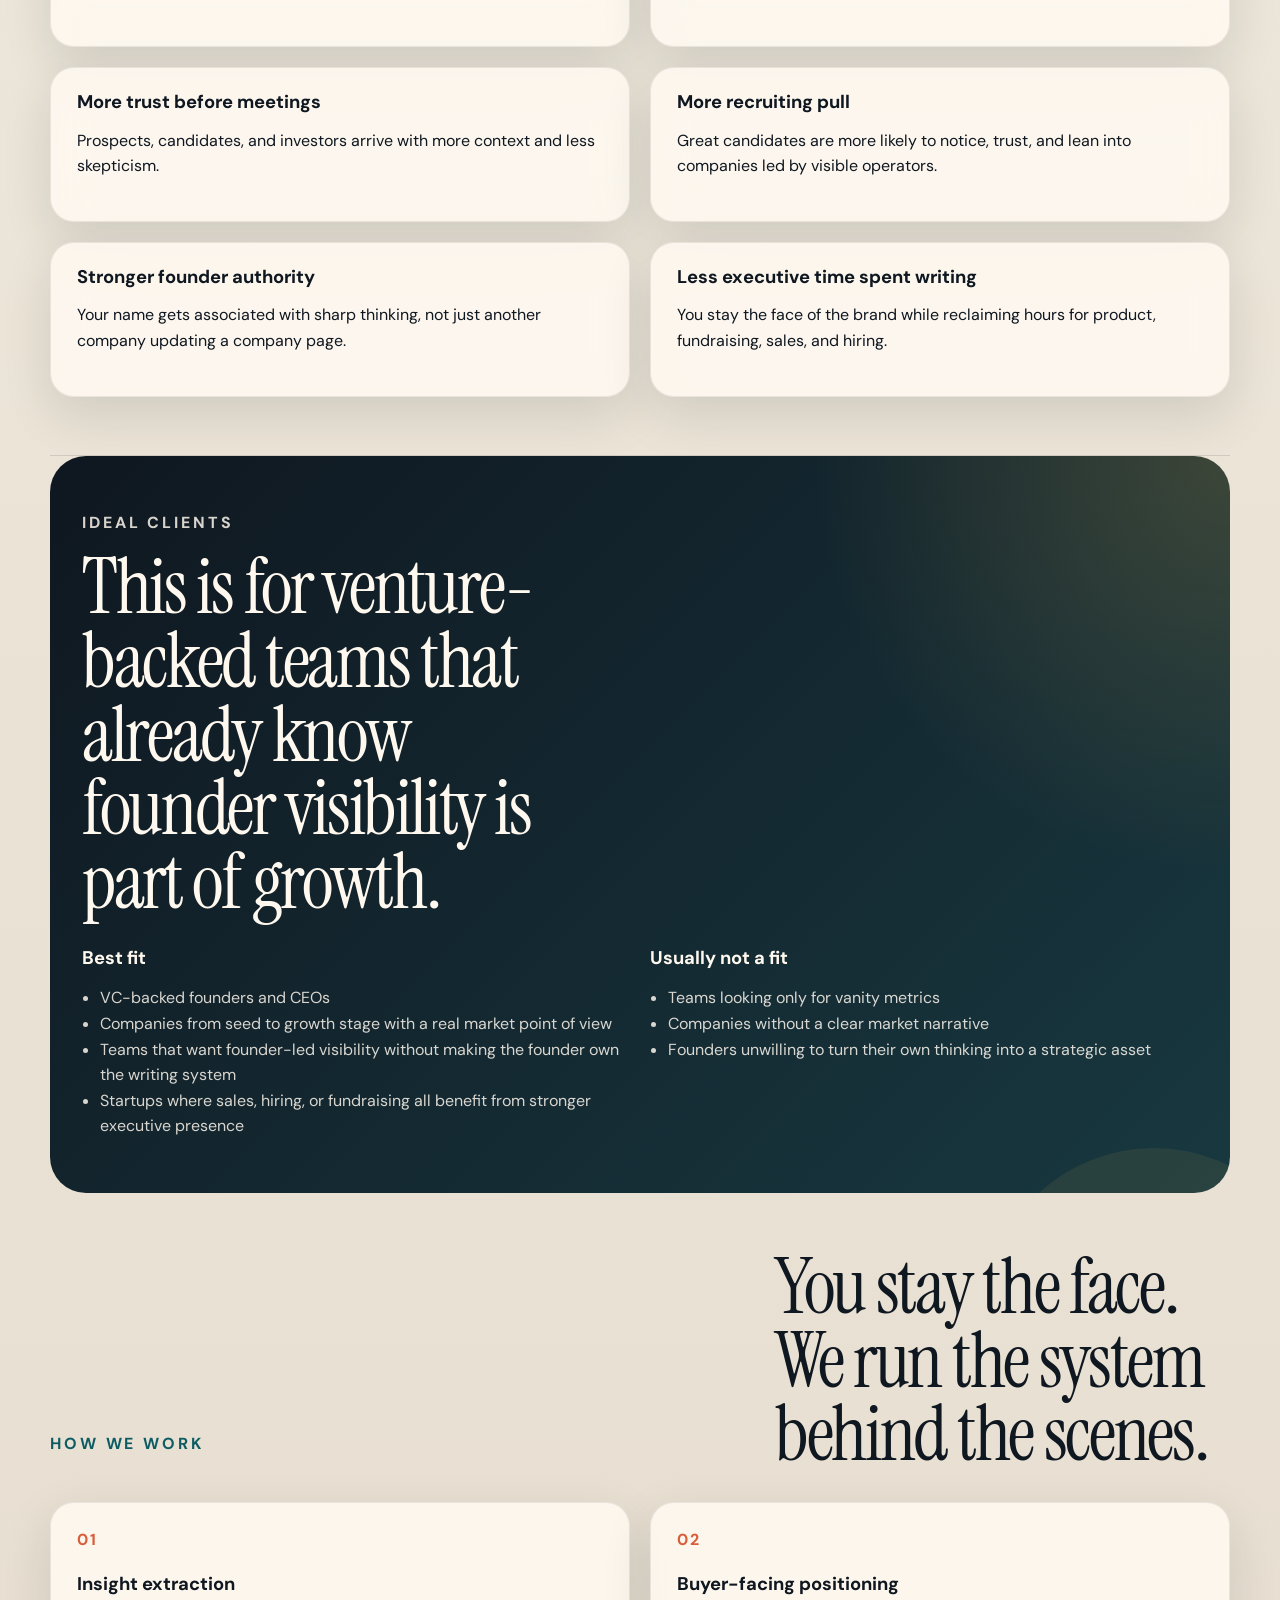
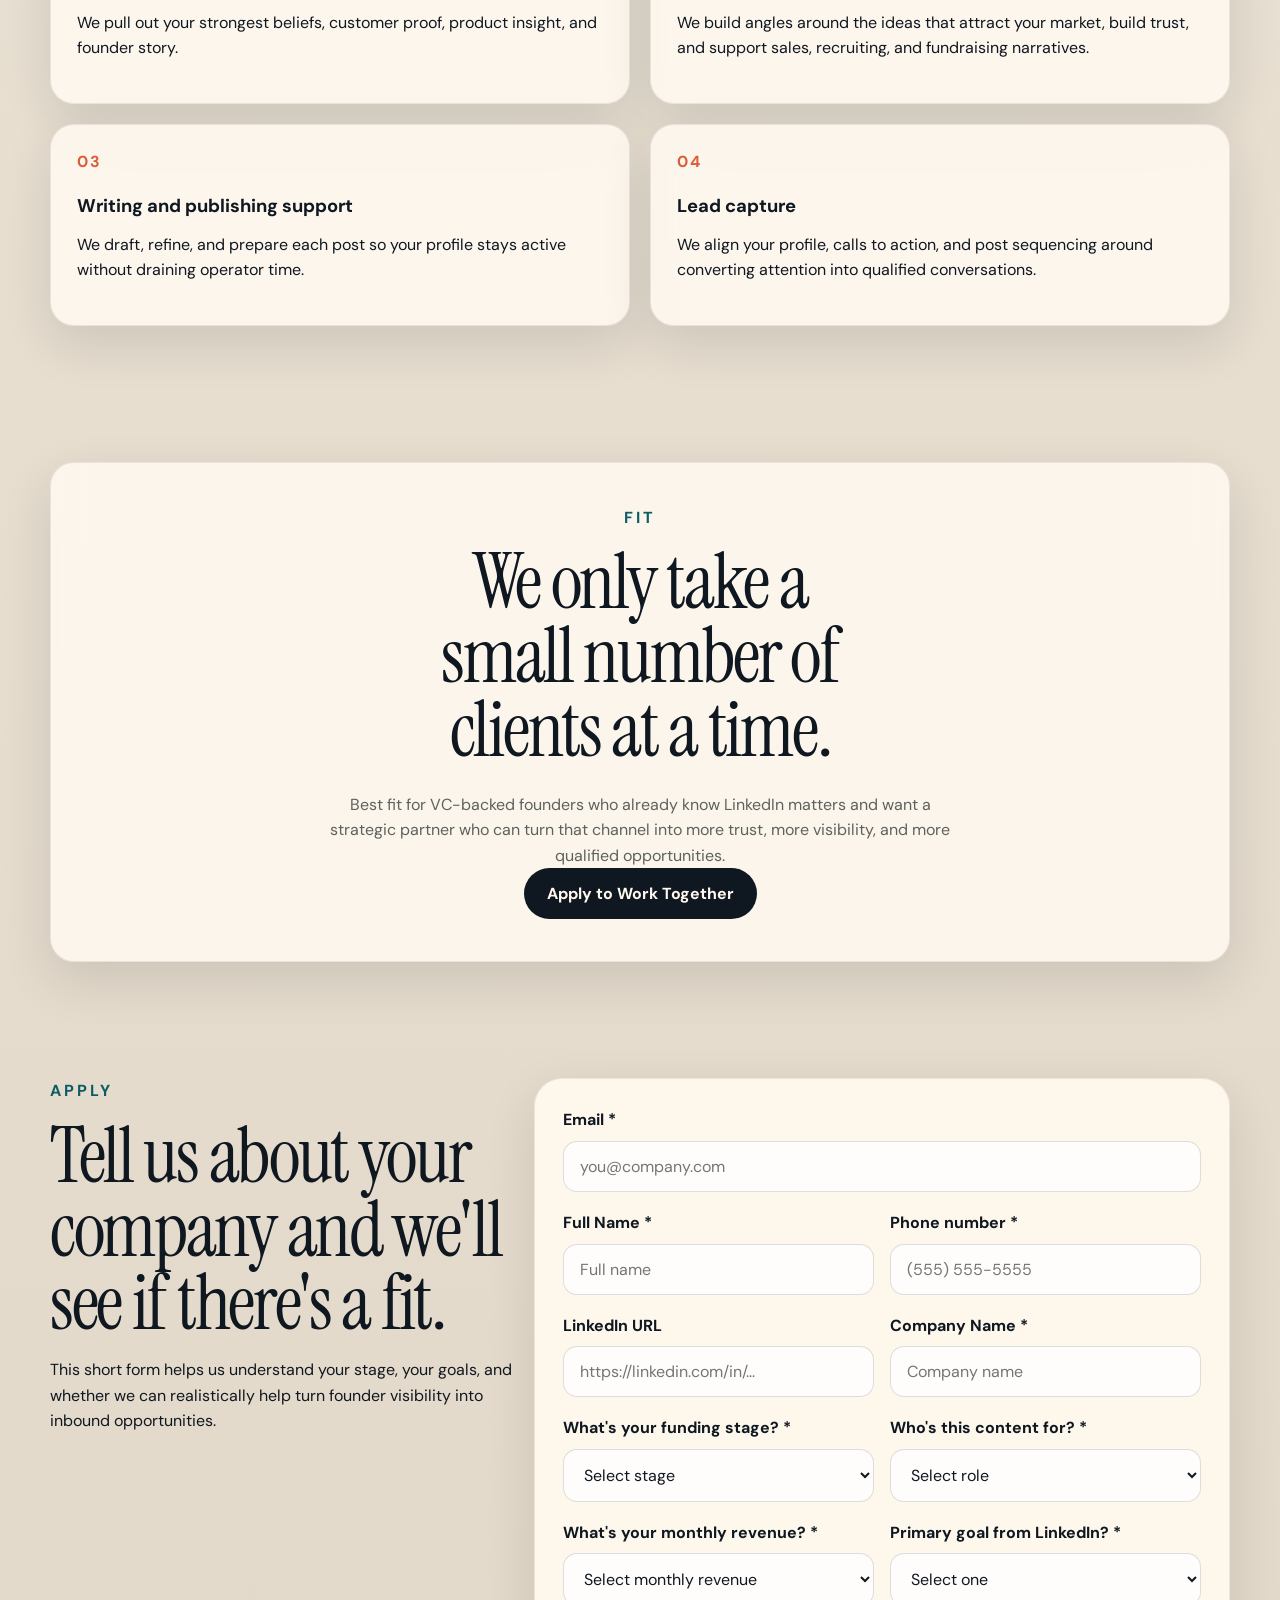
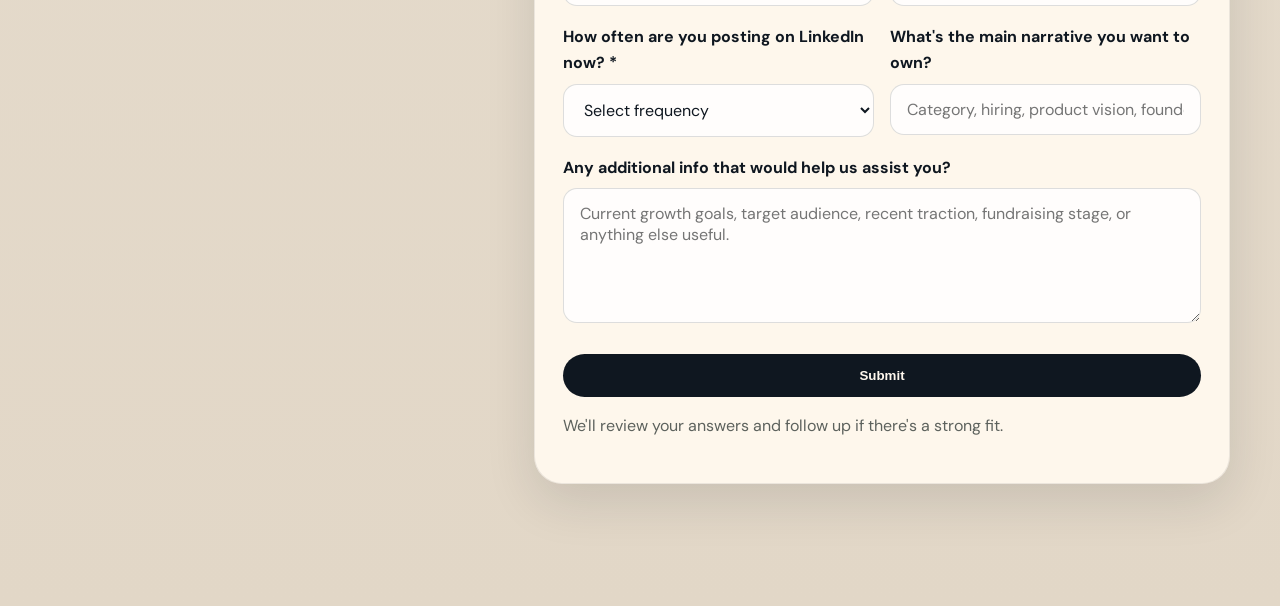
==== commit 5c7cd3f4: "Refine VC-backed founder positioning" ====
--- a/index.html
+++ b/index.html
@@ -29,11 +29,11 @@
     <main>
       <section class="hero">
         <div class="hero-copy">
-          <p class="eyebrow">LinkedIn Growth for VC-Backed Founders and Executives</p>
-          <h1>We help VC-backed leaders win trust and inbound opportunities.</h1>
+          <p class="eyebrow">Founder-Led LinkedIn Growth for VC-Backed Startups</p>
+          <h1>We help VC-backed founders turn LinkedIn into trust, traction, and inbound opportunities.</h1>
           <p class="hero-text">
-            Your expertise should be shaping the company, closing key hires, and building investor confidence.
-            We help you stay visible on LinkedIn without taking time away from the highest-leverage work.
+            Founder visibility compounds when it supports the business. We help you stay present on LinkedIn in a way
+            that strengthens market narrative, attracts the right people, and creates leverage across sales, hiring, and fundraising.
           </p>
           <div class="hero-actions">
             <a class="button button-primary" href="#apply">Apply to Work Together</a>
@@ -41,11 +41,11 @@
           <div class="hero-proof">
             <div>
               <strong>Built for</strong>
-              <span>VC-backed founders, startup CEOs, GTM leaders, and executive teams building in public</span>
+              <span>VC-backed founders, CEOs, and execs who want their visibility to support company growth</span>
             </div>
             <div>
               <strong>Focused on</strong>
-              <span>Inbound opportunities, category trust, stronger positioning, and executive visibility</span>
+              <span>Category trust, inbound opportunities, founder authority, and stronger market positioning</span>
             </div>
           </div>
         </div>
@@ -54,7 +54,7 @@
           <p class="hero-card-label">What you are really buying</p>
           <ul class="outcome-list">
             <li>Consistent executive visibility in your market</li>
-            <li>Warmer inbound, stronger intros, and sharper positioning</li>
+            <li>Warmer inbound, stronger intros, and a clearer market narrative</li>
             <li>More founder time back for fundraising, hiring, sales, and product</li>
           </ul>
           <div class="mini-stat-grid">
@@ -77,7 +77,7 @@
       <section class="section proof-section">
         <div class="section-heading">
           <p class="eyebrow">Why The Now Ghost</p>
-          <h2>Your content written by people who understand how founder-led visibility actually compounds.</h2>
+          <h2>Your content written by people who understand how founder-led visibility compounds for startups.</h2>
         </div>
         <div class="proof-grid">
           <article class="proof-card">
@@ -97,8 +97,8 @@
           <article class="proof-card">
             <h3>Tied to outcomes</h3>
             <p>
-              The work is designed around business outcomes like inbound opportunities, category trust, and stronger executive
-              presence, not just shipping posts to hit a content quota.
+              The work is designed around business outcomes like pipeline support, recruiting pull, investor-grade positioning,
+              and stronger executive presence, not just shipping posts to hit a content quota.
             </p>
           </article>
         </div>
@@ -125,28 +125,57 @@
       <section class="section">
         <div class="section-heading">
           <p class="eyebrow">What We Write</p>
-          <h2>We help startup leaders win trust before the first meeting.</h2>
+          <h2>We help startup leaders earn trust before the first meeting.</h2>
         </div>
         <div class="pillar-grid">
           <article class="pillar-card">
             <span>01</span>
-            <h3>Category Authority</h3>
-            <p>Posts that sharpen your point of view on the market, product direction, and where your company is headed.</p>
+            <h3>Market Thesis</h3>
+            <p>Posts that sharpen your point of view on the market, where the category is headed, and why your company matters now.</p>
           </article>
           <article class="pillar-card">
             <span>02</span>
-            <h3>Buyer Education</h3>
-            <p>Content that helps prospects, partners, candidates, and investors understand why your approach matters.</p>
+            <h3>Customer and GTM Insight</h3>
+            <p>Content that helps buyers, operators, and partners understand how you think about pain, adoption, and execution.</p>
           </article>
           <article class="pillar-card">
             <span>03</span>
-            <h3>Trust Assets</h3>
-            <p>Founder stories, lessons from the build journey, customer insight, and sharp takes that build credibility.</p>
+            <h3>Founder Story and Build Lessons</h3>
+            <p>Founder stories, lessons from the build journey, and sharp takes that make the company feel credible and inevitable.</p>
           </article>
           <article class="pillar-card">
             <span>04</span>
-            <h3>Direct-Sourced Opportunities</h3>
-            <p>Offers, calls to action, and post sequencing built to generate DMs, warmer intros, and qualified conversations.</p>
+            <h3>Recruiting and Inbound Pull</h3>
+            <p>Calls to action and post sequencing built to generate DMs, warmer intros, candidate pull, and qualified conversations.</p>
+          </article>
+        </div>
+      </section>
+
+      <section class="section">
+        <div class="section-heading">
+          <p class="eyebrow">Why Founders Hire Us</p>
+          <h2>The ideas should be yours. The system does not need to be.</h2>
+        </div>
+        <div class="include-grid">
+          <article class="include-card">
+            <span>01</span>
+            <h3>Founders have better uses of time</h3>
+            <p>Your energy should go into company-building, not managing a content workflow from scratch every week.</p>
+          </article>
+          <article class="include-card">
+            <span>02</span>
+            <h3>Consistency is what compounds</h3>
+            <p>Most founders can write a strong post occasionally. Very few maintain a consistent signal long enough for it to compound.</p>
+          </article>
+          <article class="include-card">
+            <span>03</span>
+            <h3>This is not generic ghostwriting</h3>
+            <p>We are not writing engagement bait. We are building a founder-led presence that supports sales, recruiting, and market trust.</p>
+          </article>
+          <article class="include-card">
+            <span>04</span>
+            <h3>You still own the point of view</h3>
+            <p>The thinking stays yours. We help extract it, sharpen it, and turn it into a system that keeps showing up.</p>
           </article>
         </div>
       </section>
@@ -204,6 +233,10 @@
             <p>Prospects, candidates, and investors arrive with more context and less skepticism.</p>
           </article>
           <article class="outcome-card">
+            <h3>More recruiting pull</h3>
+            <p>Great candidates are more likely to notice, trust, and lean into companies led by visible operators.</p>
+          </article>
+          <article class="outcome-card">
             <h3>Stronger founder authority</h3>
             <p>Your name gets associated with sharp thinking, not just another company updating a company page.</p>
           </article>
@@ -217,16 +250,16 @@
       <section class="section dark-panel">
         <div class="section-heading narrow light">
           <p class="eyebrow">Ideal Clients</p>
-          <h2>This is for venture-backed teams that already know executive visibility matters.</h2>
+          <h2>This is for venture-backed teams that already know founder visibility is part of growth.</h2>
         </div>
         <div class="fit-grid">
           <div>
             <h3>Best fit</h3>
             <ul>
               <li>VC-backed founders and CEOs</li>
-              <li>C-suite leaders at early-stage and growth-stage startups</li>
-              <li>Startups with a real point of view and commercial urgency</li>
-              <li>Teams that want founder-led visibility without making the founder write every post</li>
+              <li>Companies from seed to growth stage with a real market point of view</li>
+              <li>Teams that want founder-led visibility without making the founder own the writing system</li>
+              <li>Startups where sales, hiring, or fundraising all benefit from stronger executive presence</li>
             </ul>
           </div>
           <div>
@@ -254,7 +287,7 @@
           <article>
             <span>02</span>
             <h3>Buyer-facing positioning</h3>
-            <p>We build angles around the ideas that attract your market, build trust, and support direct-sourced opportunities.</p>
+            <p>We build angles around the ideas that attract your market, build trust, and support sales, recruiting, and fundraising narratives.</p>
           </article>
           <article>
             <span>03</span>
@@ -271,11 +304,11 @@
 
       <section class="section cta-section">
         <div class="cta-panel">
-          <p class="eyebrow">Selective Engagement</p>
+          <p class="eyebrow">Fit</p>
           <h2>We only take a small number of clients at a time.</h2>
           <p class="hero-text">
-            Best fit for VC-backed founders and executives who already know LinkedIn matters and want a strategic
-            partner who can turn that channel into more trust, more visibility, and more qualified conversations.
+            Best fit for VC-backed founders who already know LinkedIn matters and want a strategic partner who can turn
+            that channel into more trust, more visibility, and more qualified opportunities.
           </p>
           <a class="button button-primary" href="#apply">Apply to Work Together</a>
         </div>
@@ -287,7 +320,7 @@
           <h2>Tell us about your company and we'll see if there's a fit.</h2>
           <p>
             This short form helps us understand your stage, your goals, and whether we can realistically help turn
-            LinkedIn into inbound opportunities.
+            founder visibility into inbound opportunities.
           </p>
         </div>
 
@@ -380,6 +413,7 @@
                 <option>Stronger founder authority</option>
                 <option>More investor / operator visibility</option>
                 <option>More hiring / recruiting pull</option>
+                <option>Better sales and outbound conversion</option>
                 <option>Save executive time while staying visible</option>
               </select>
             </div>
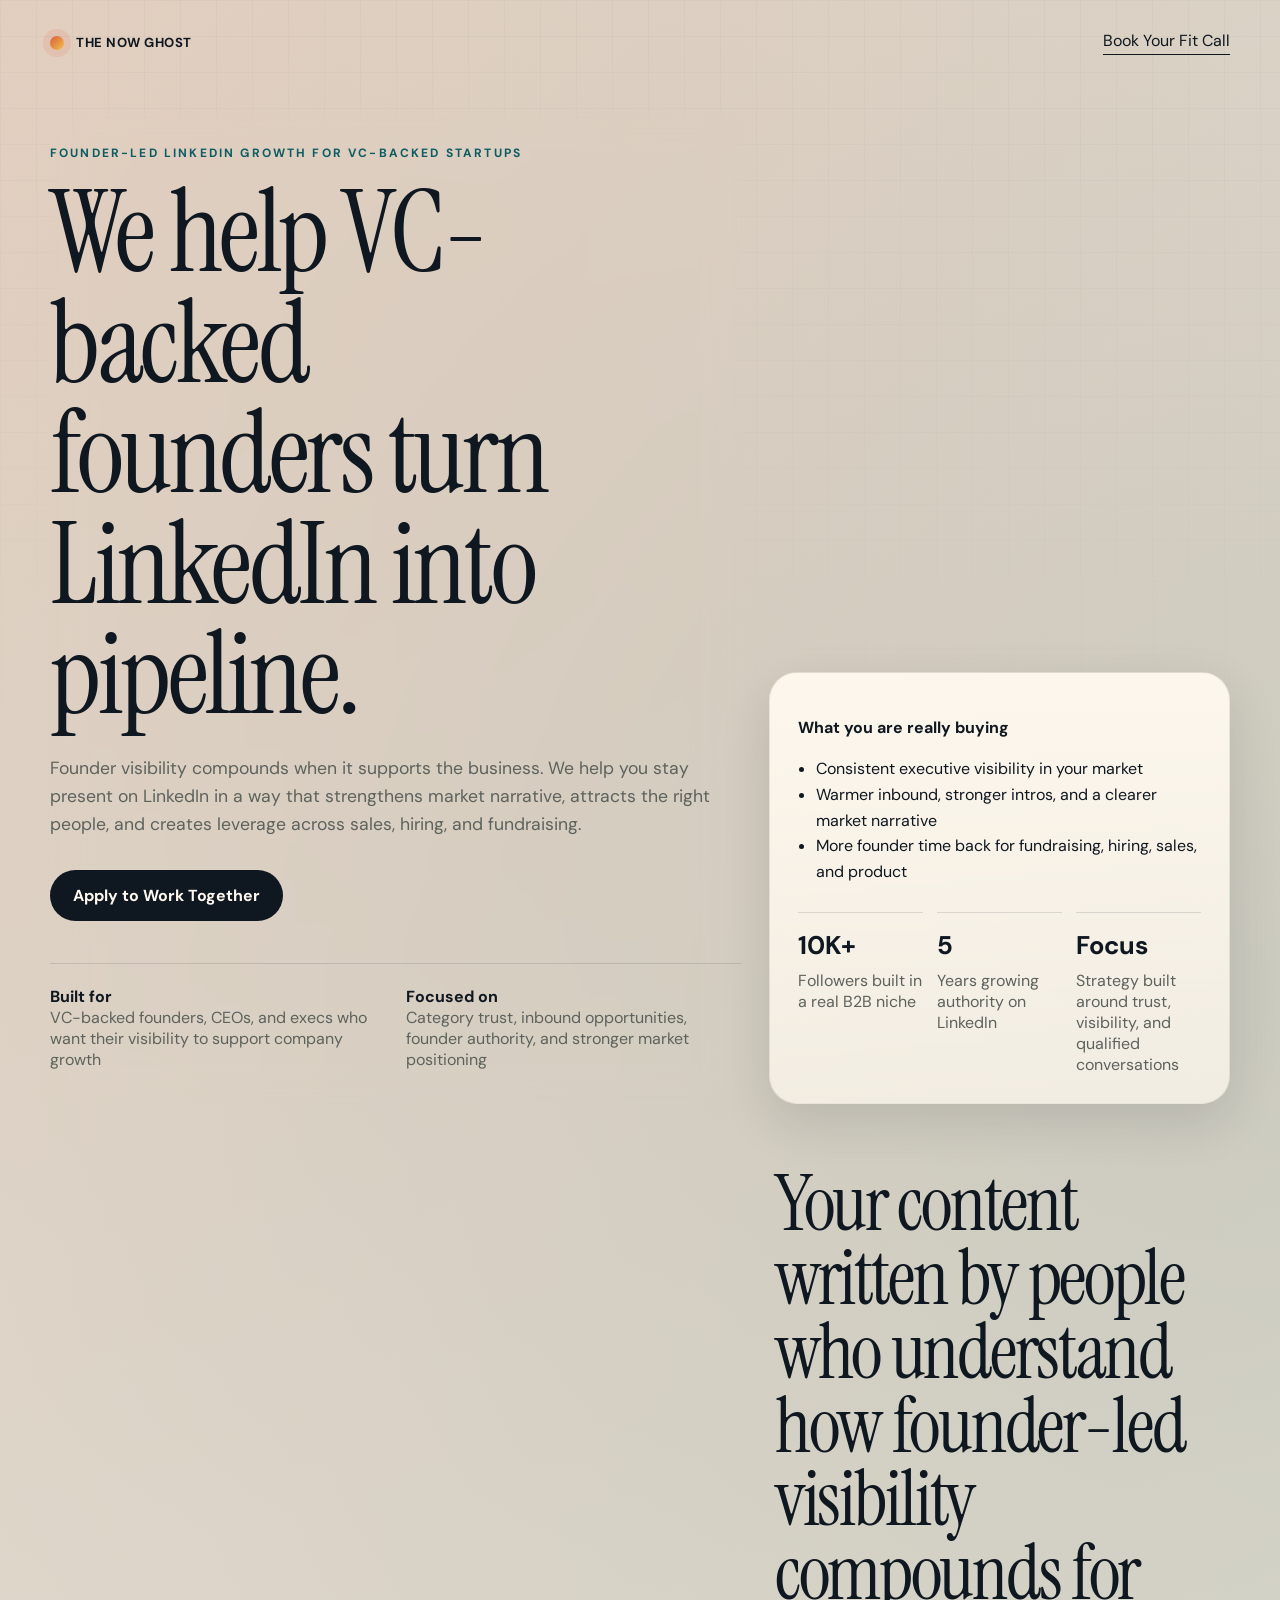
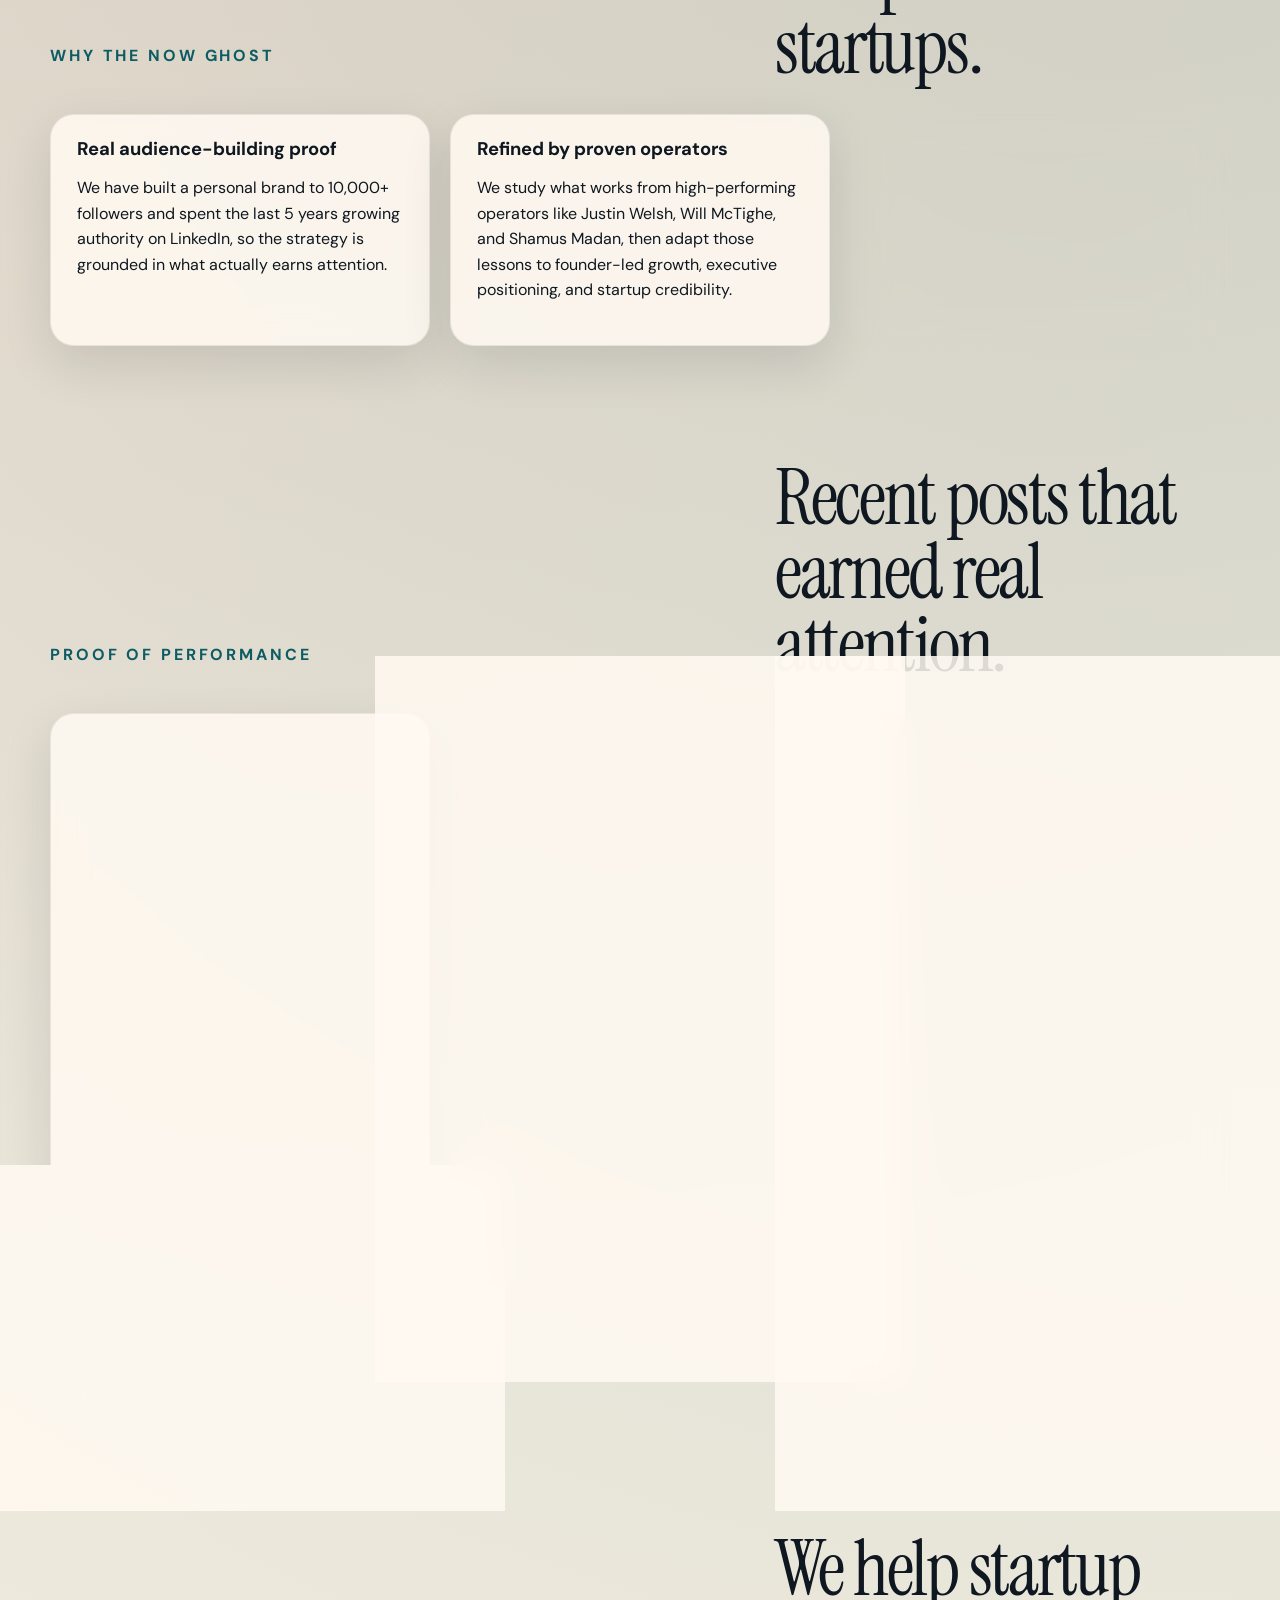
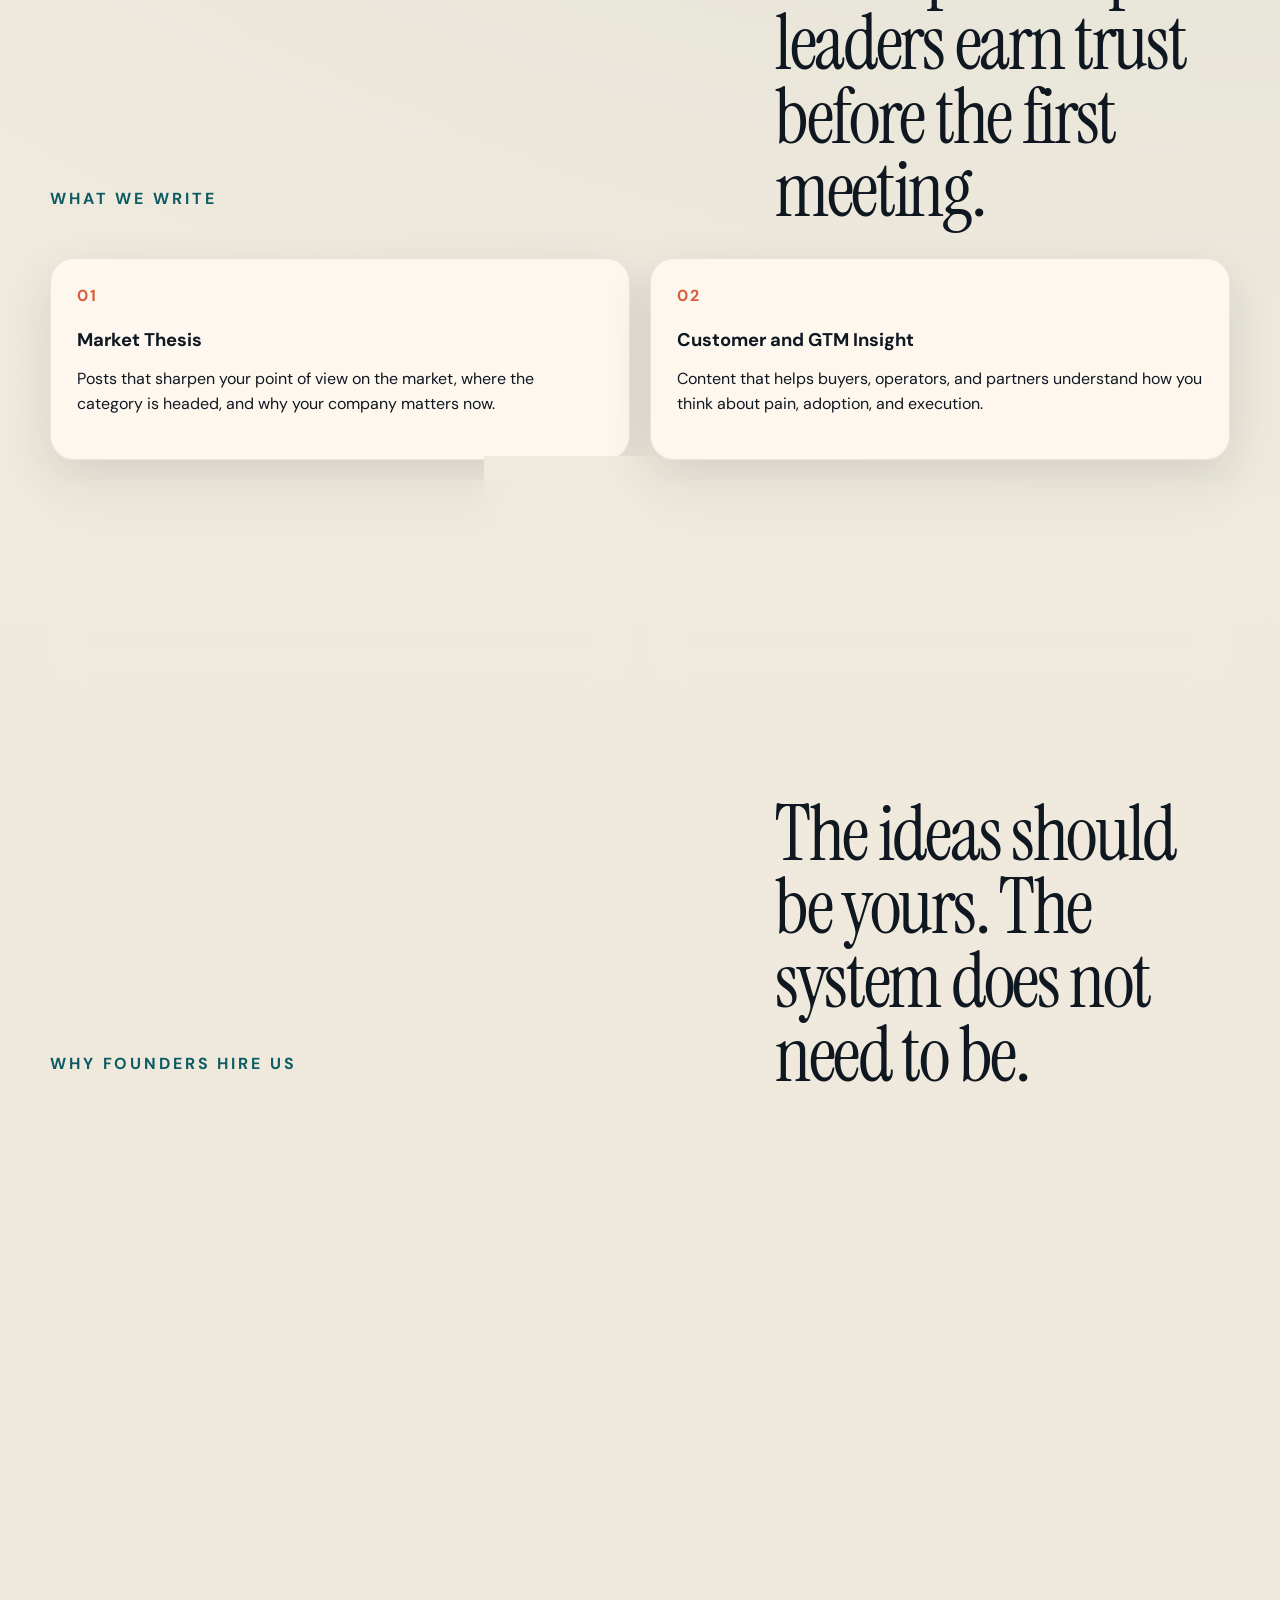
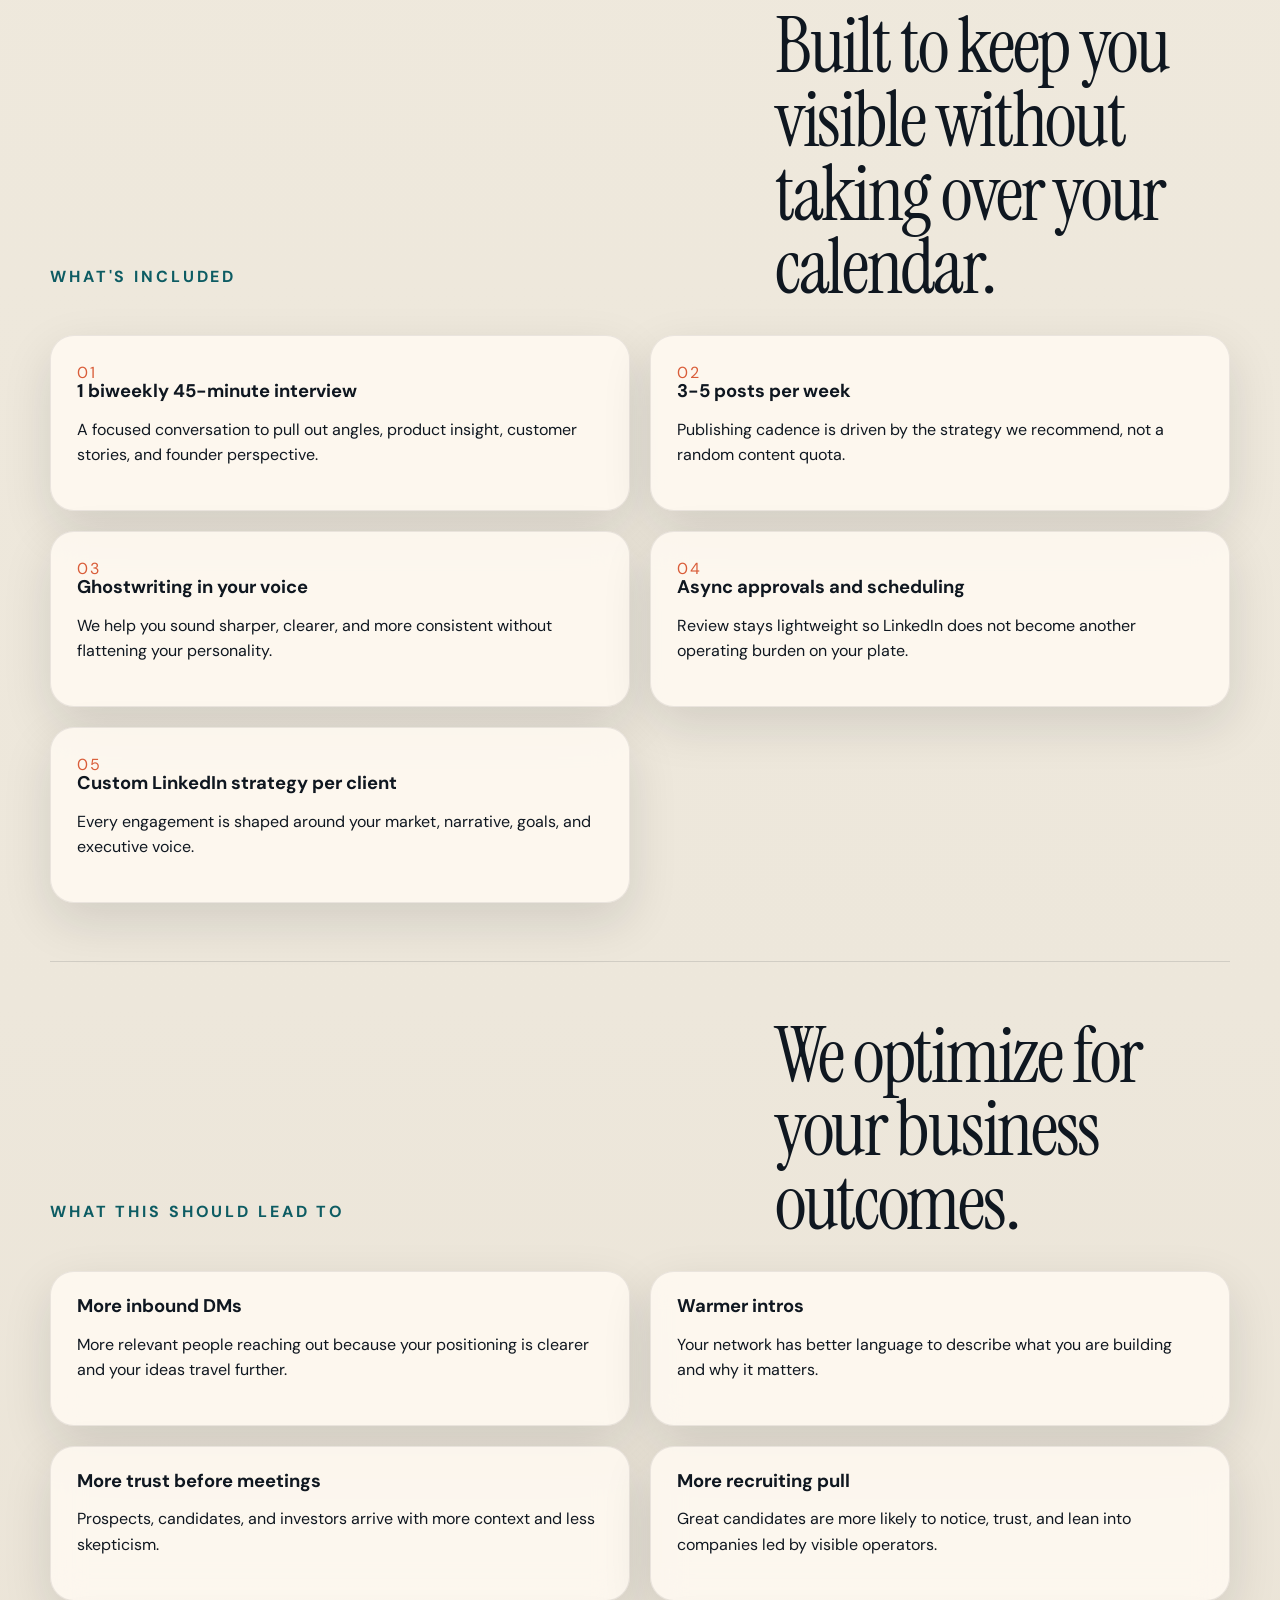
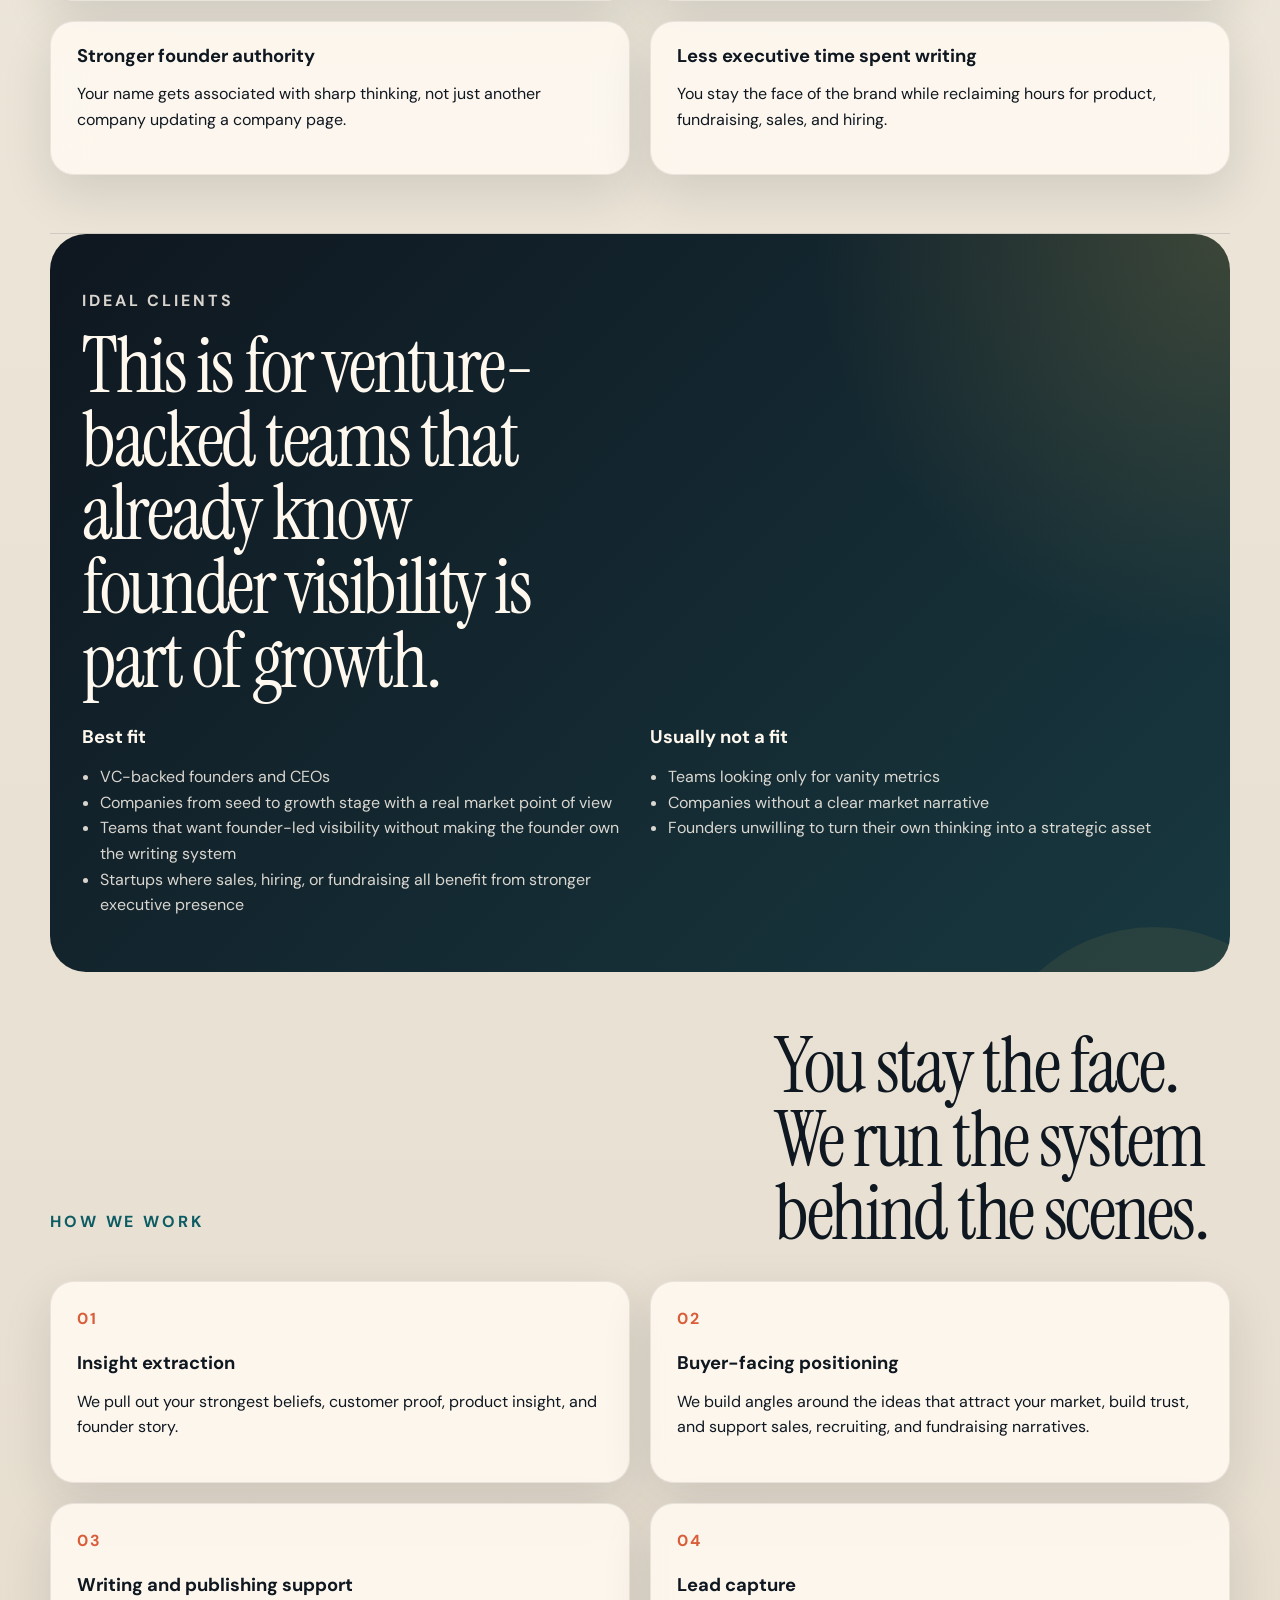
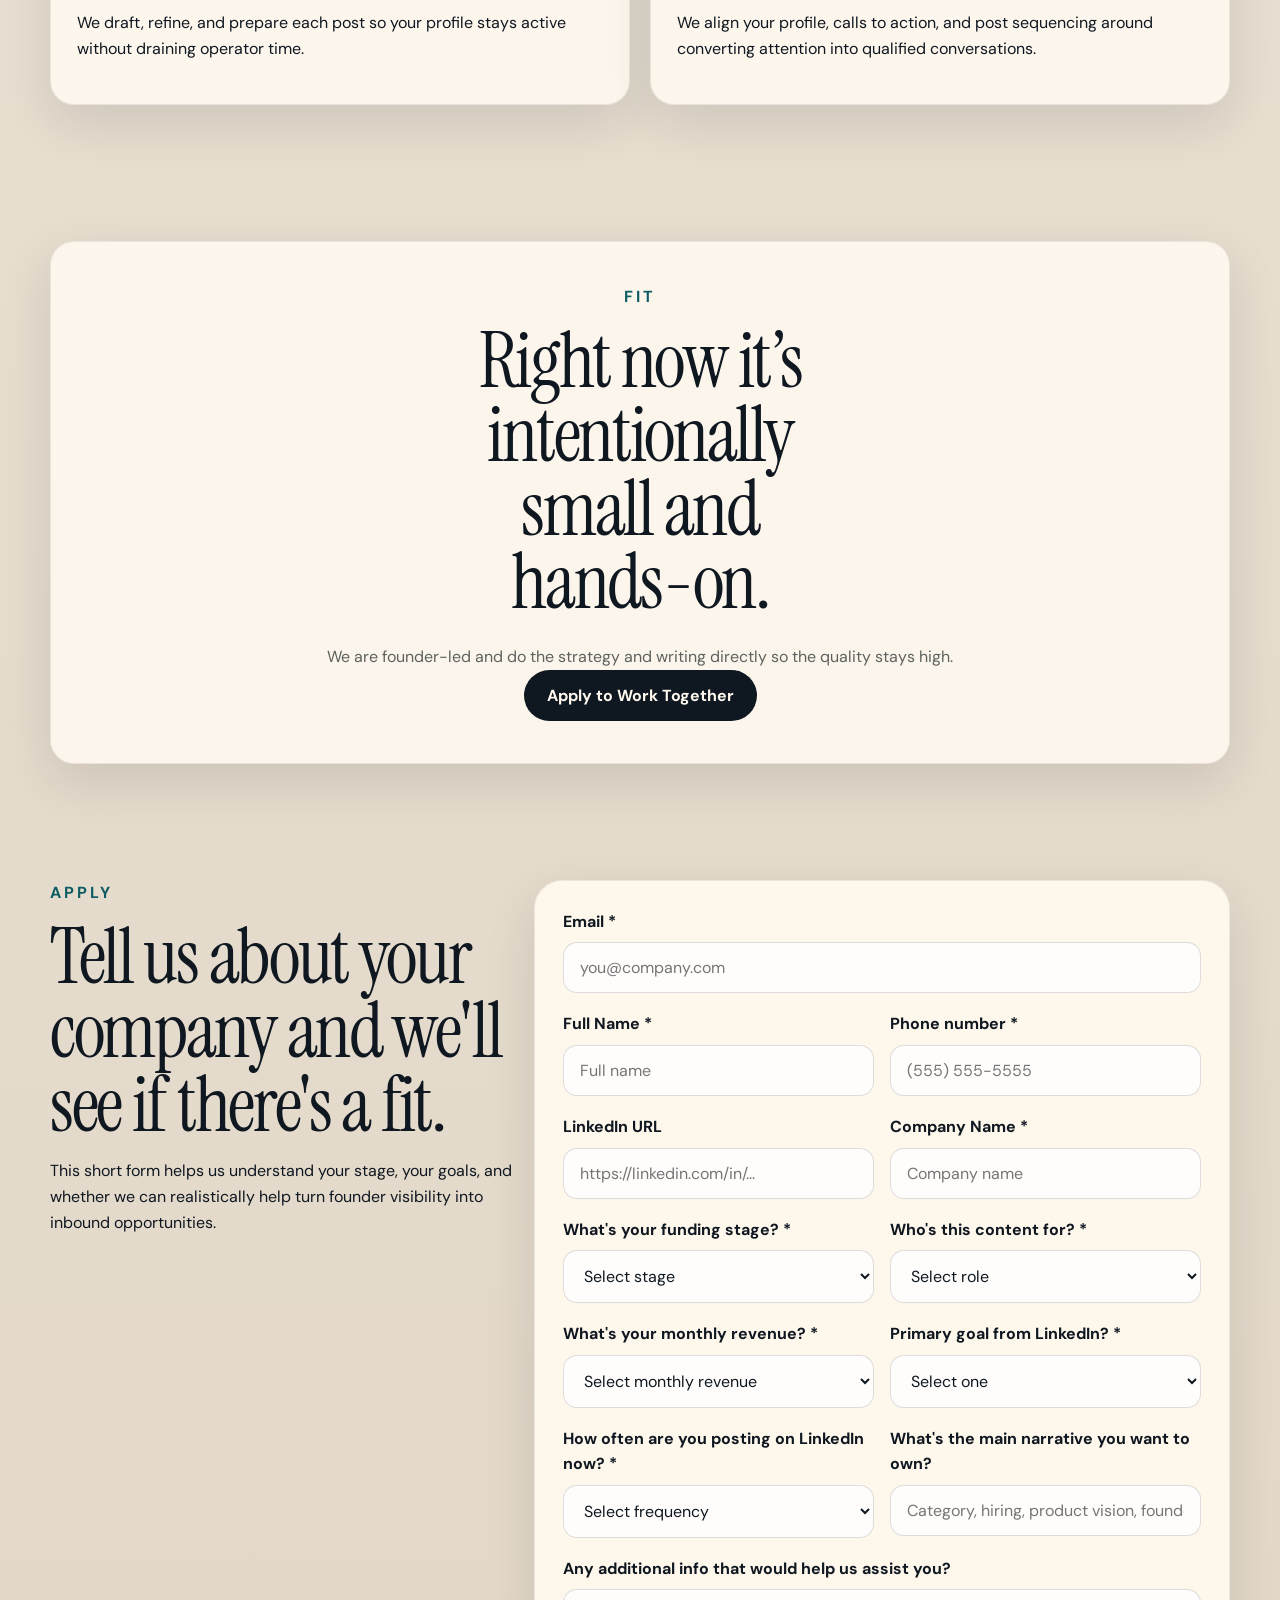
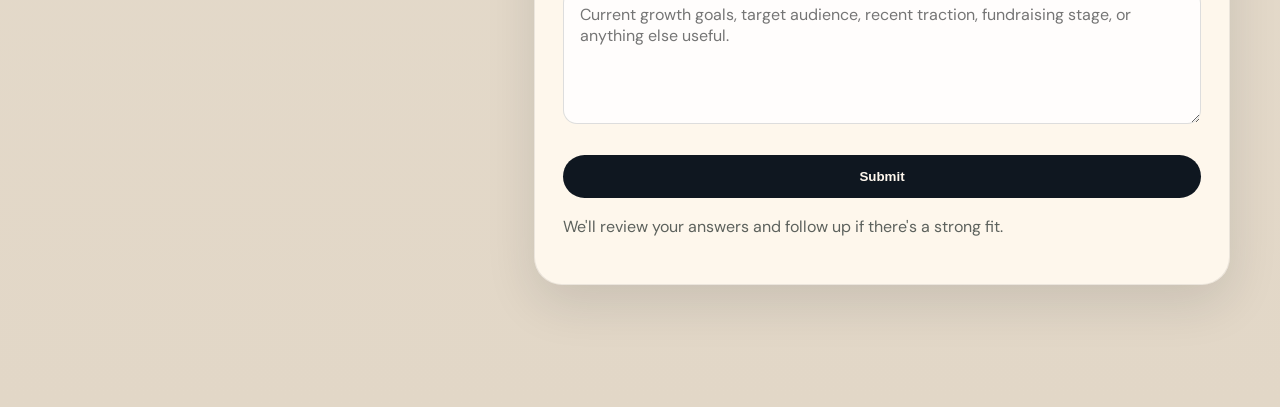
==== commit fa28f87b: "Add founder-led small operation messaging" ====
--- a/index.html
+++ b/index.html
@@ -30,7 +30,7 @@
       <section class="hero">
         <div class="hero-copy">
           <p class="eyebrow">Founder-Led LinkedIn Growth for VC-Backed Startups</p>
-          <h1>We help VC-backed founders turn LinkedIn into trust, traction, and inbound opportunities.</h1>
+          <h1>We help VC-backed founders turn LinkedIn into pipeline.</h1>
           <p class="hero-text">
             Founder visibility compounds when it supports the business. We help you stay present on LinkedIn in a way
             that strengthens market narrative, attracts the right people, and creates leverage across sales, hiring, and fundraising.
@@ -305,10 +305,9 @@
       <section class="section cta-section">
         <div class="cta-panel">
           <p class="eyebrow">Fit</p>
-          <h2>We only take a small number of clients at a time.</h2>
+          <h2>Right now it’s intentionally small and hands-on.</h2>
           <p class="hero-text">
-            Best fit for VC-backed founders who already know LinkedIn matters and want a strategic partner who can turn
-            that channel into more trust, more visibility, and more qualified opportunities.
+            We are founder-led and do the strategy and writing directly so the quality stays high.
           </p>
           <a class="button button-primary" href="#apply">Apply to Work Together</a>
         </div>
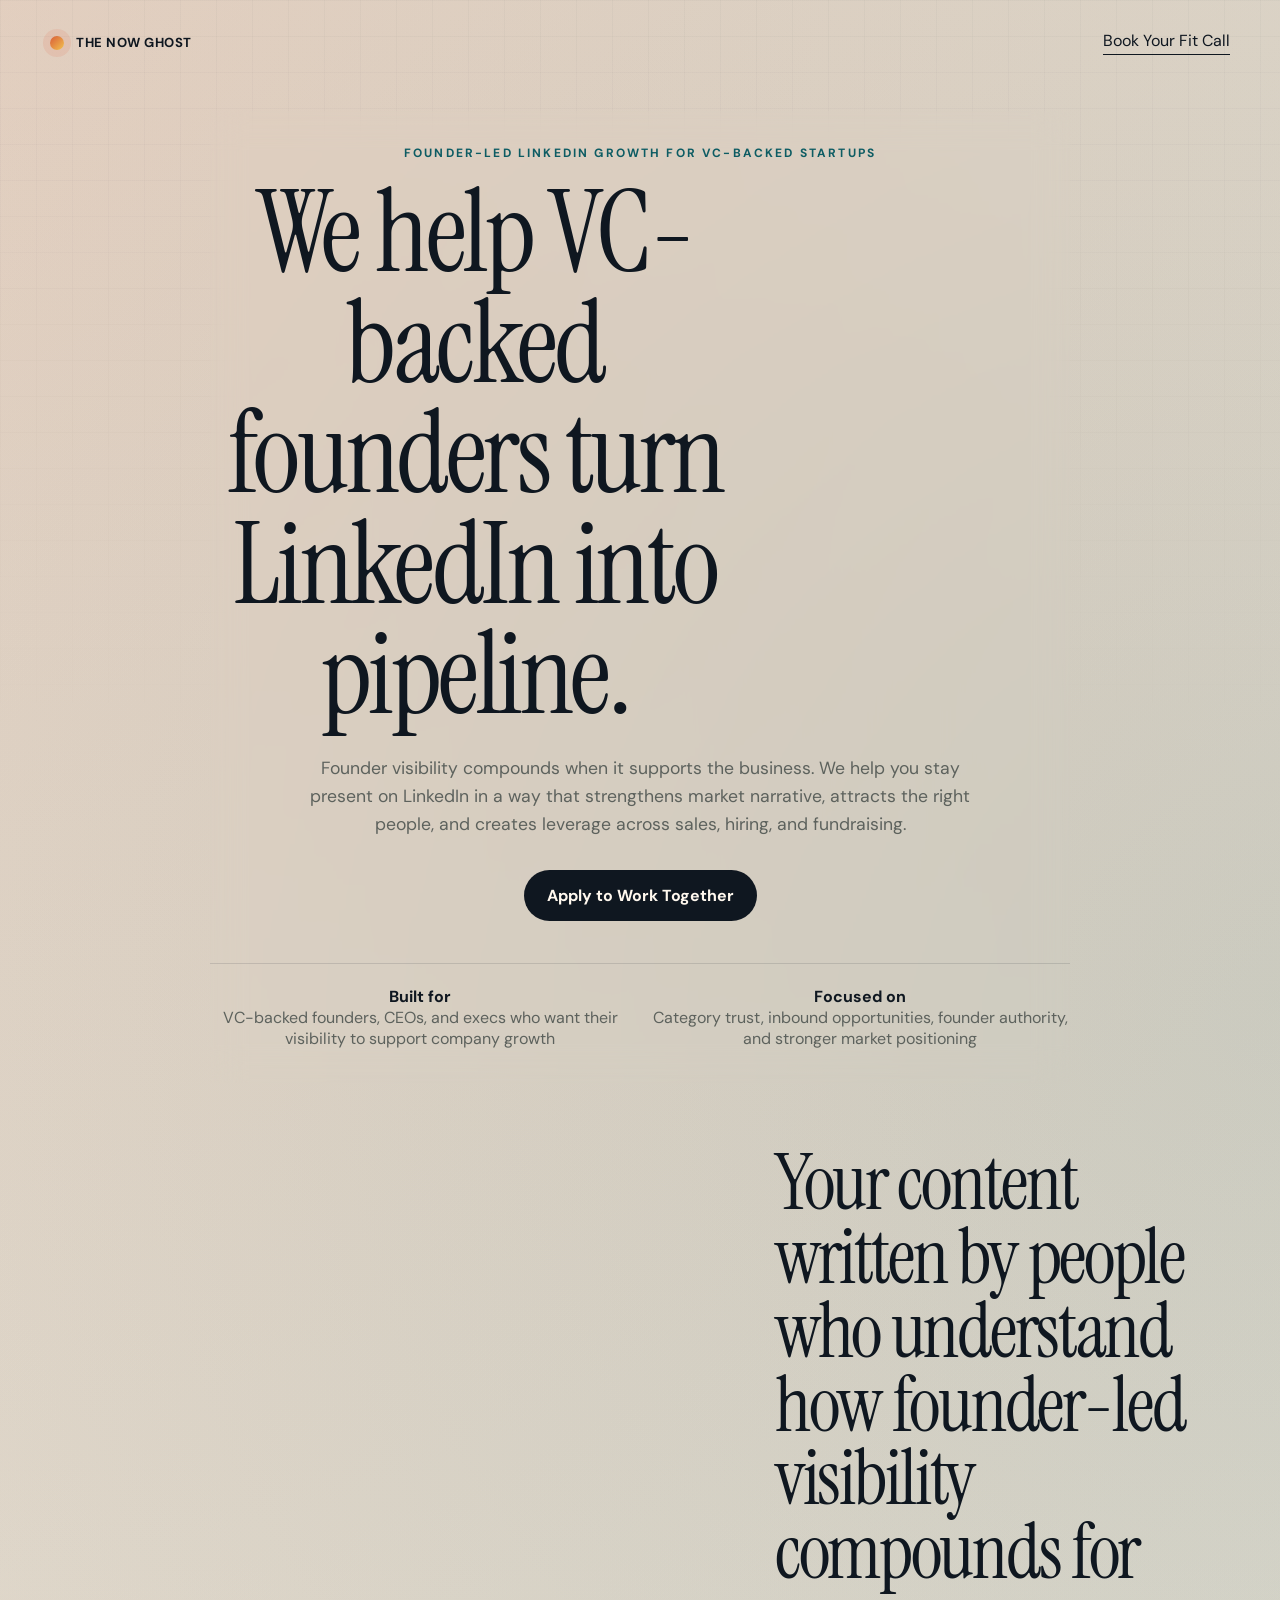
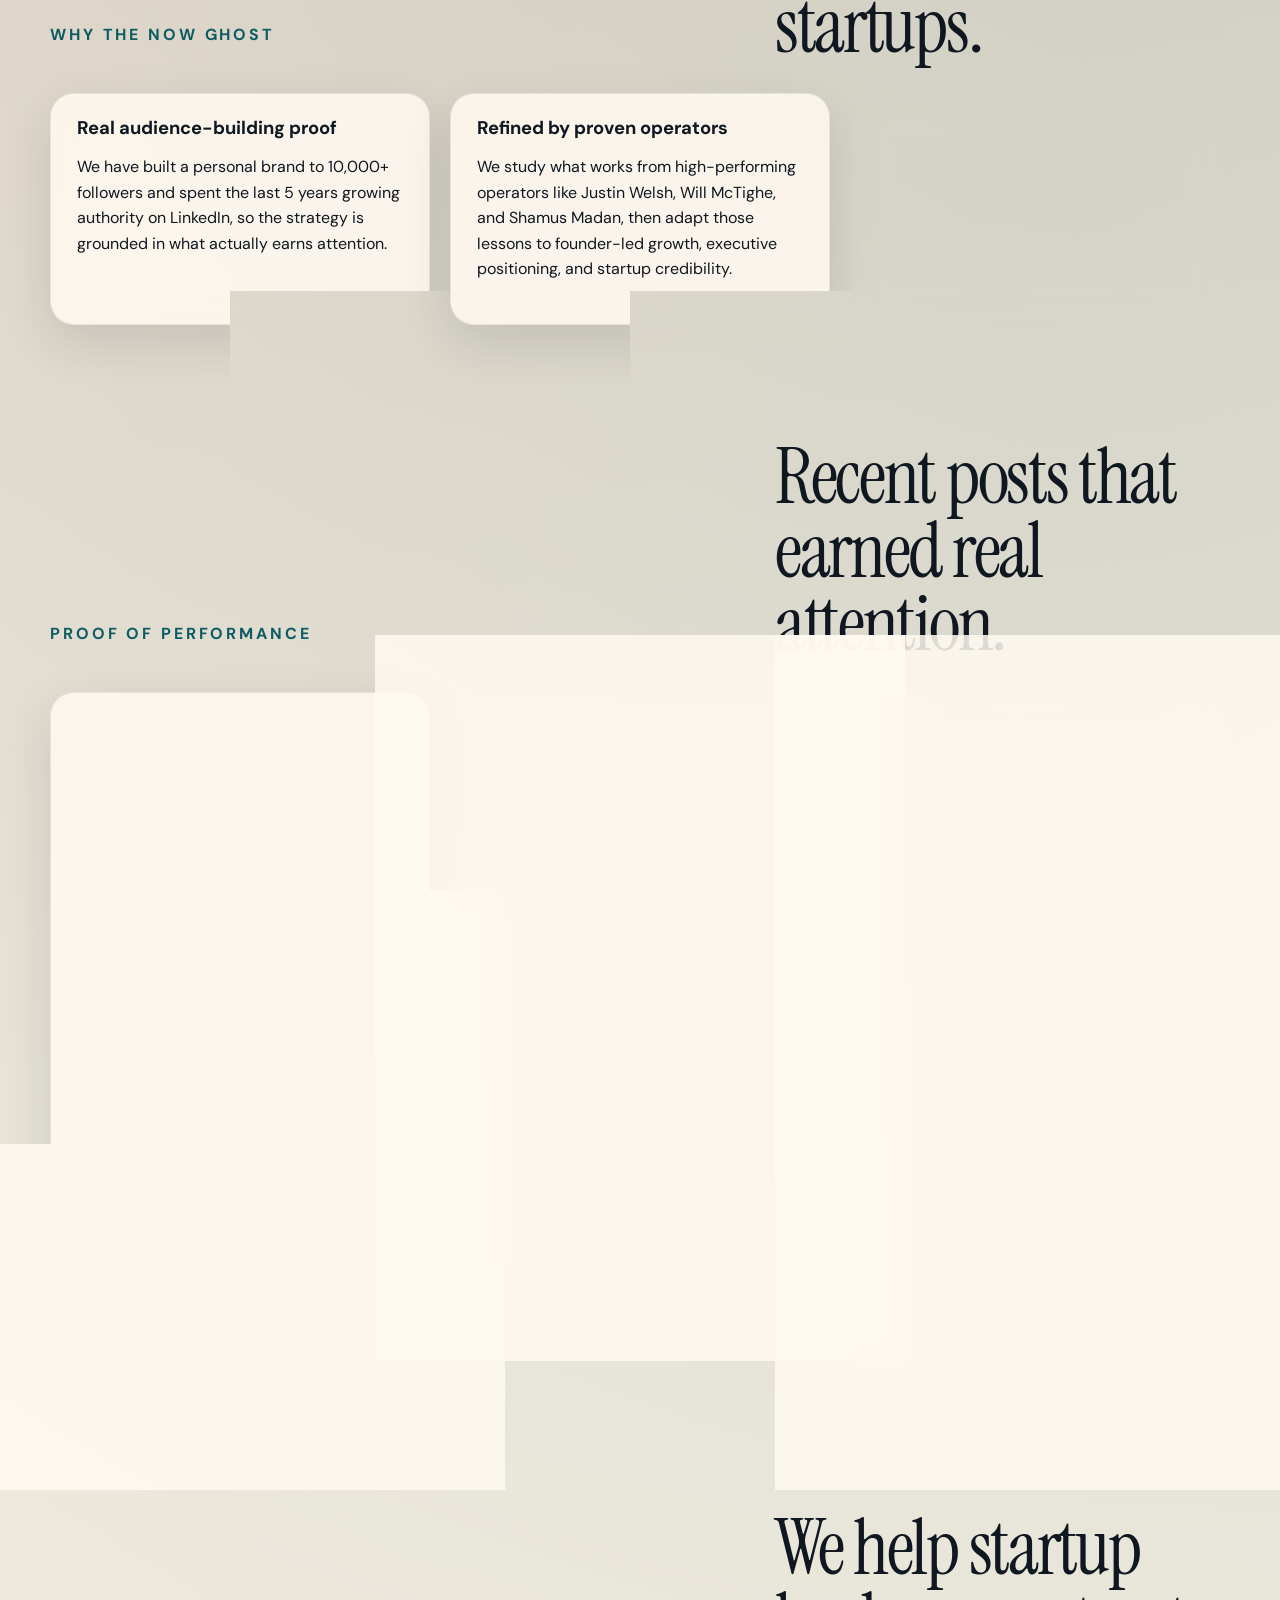
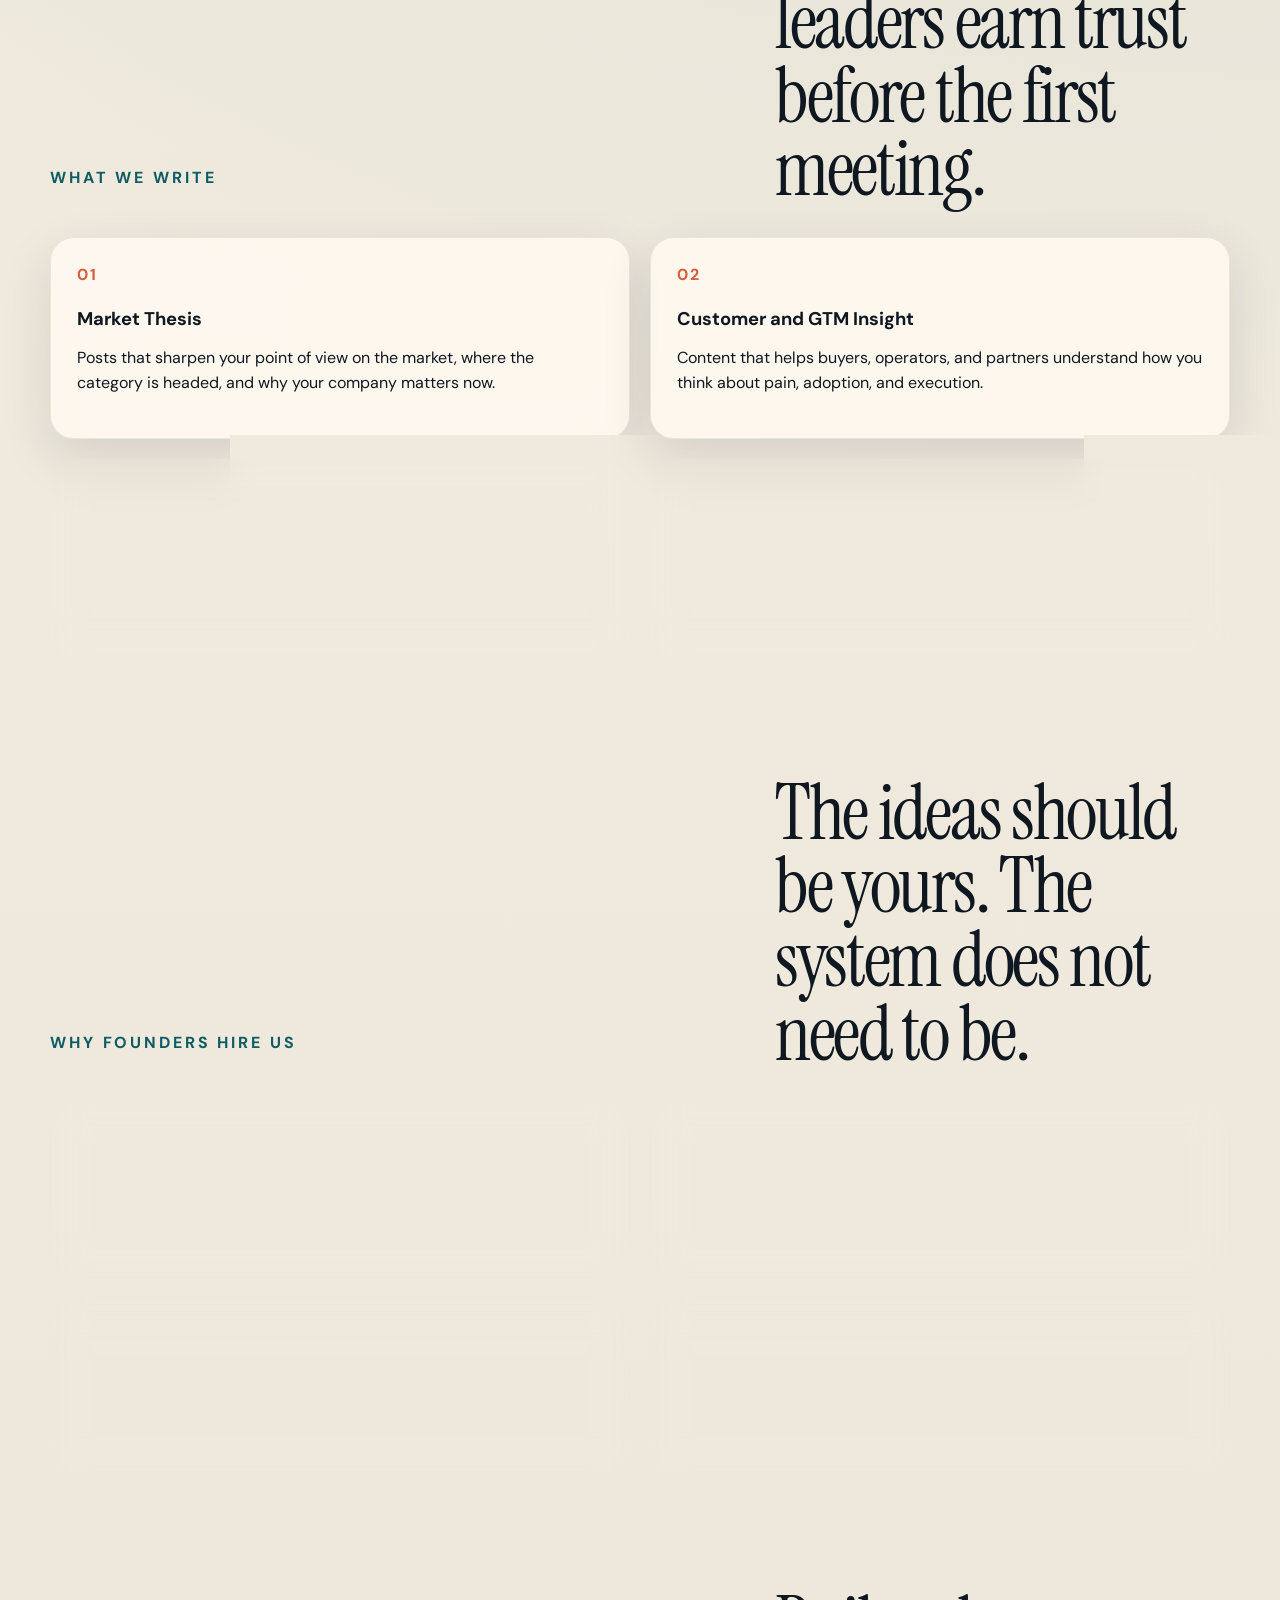
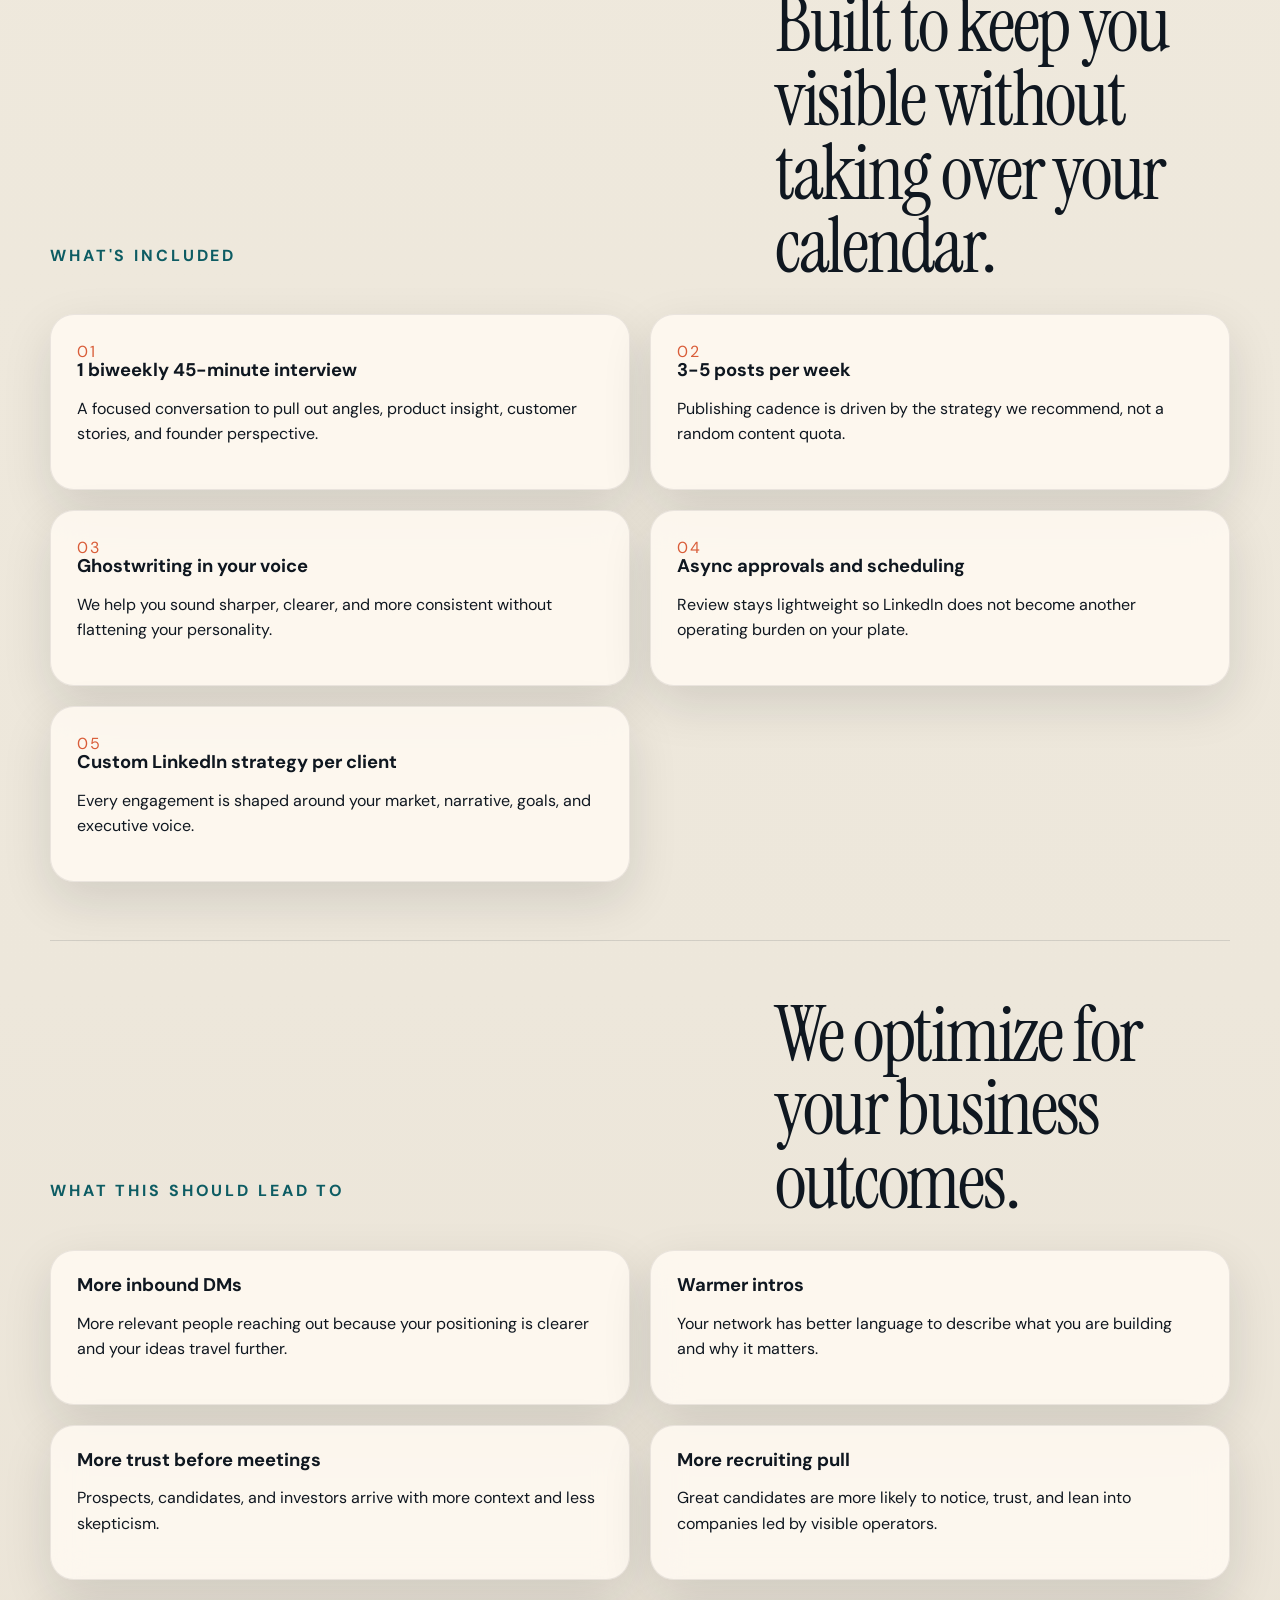
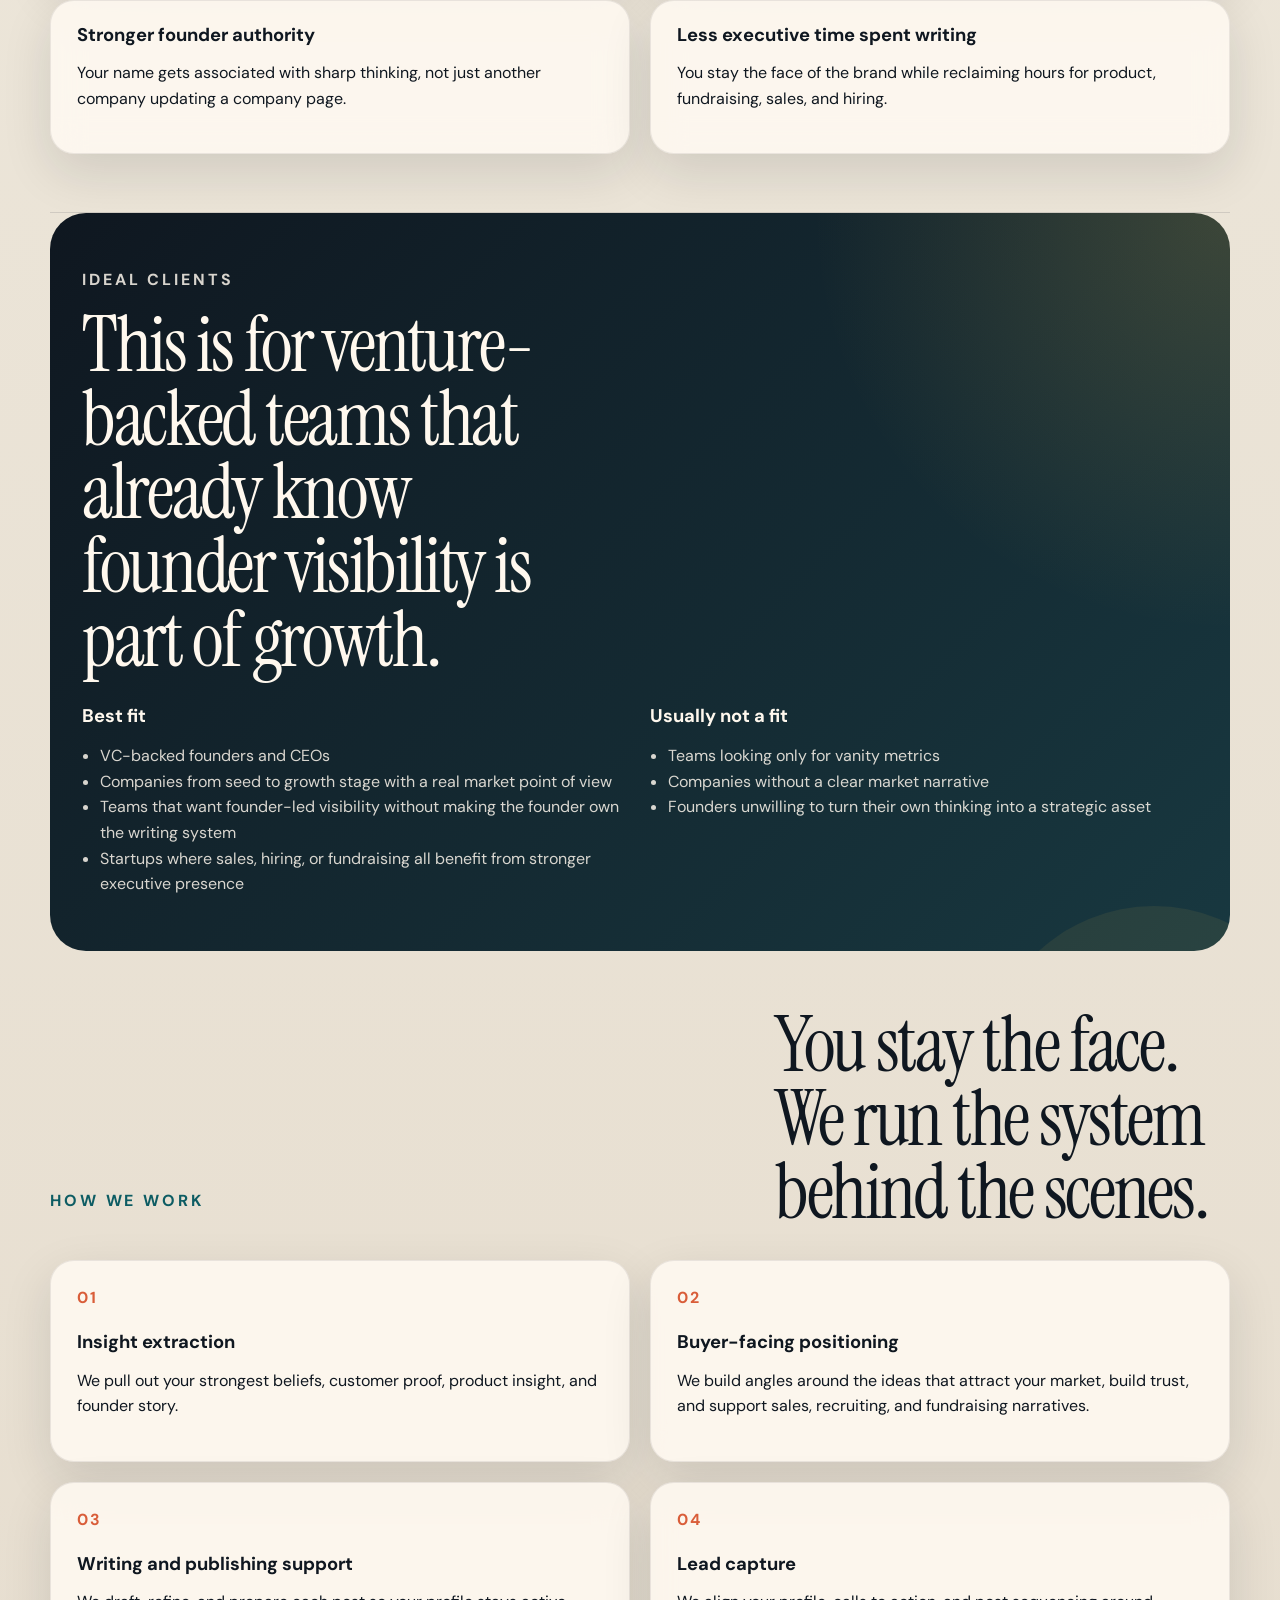
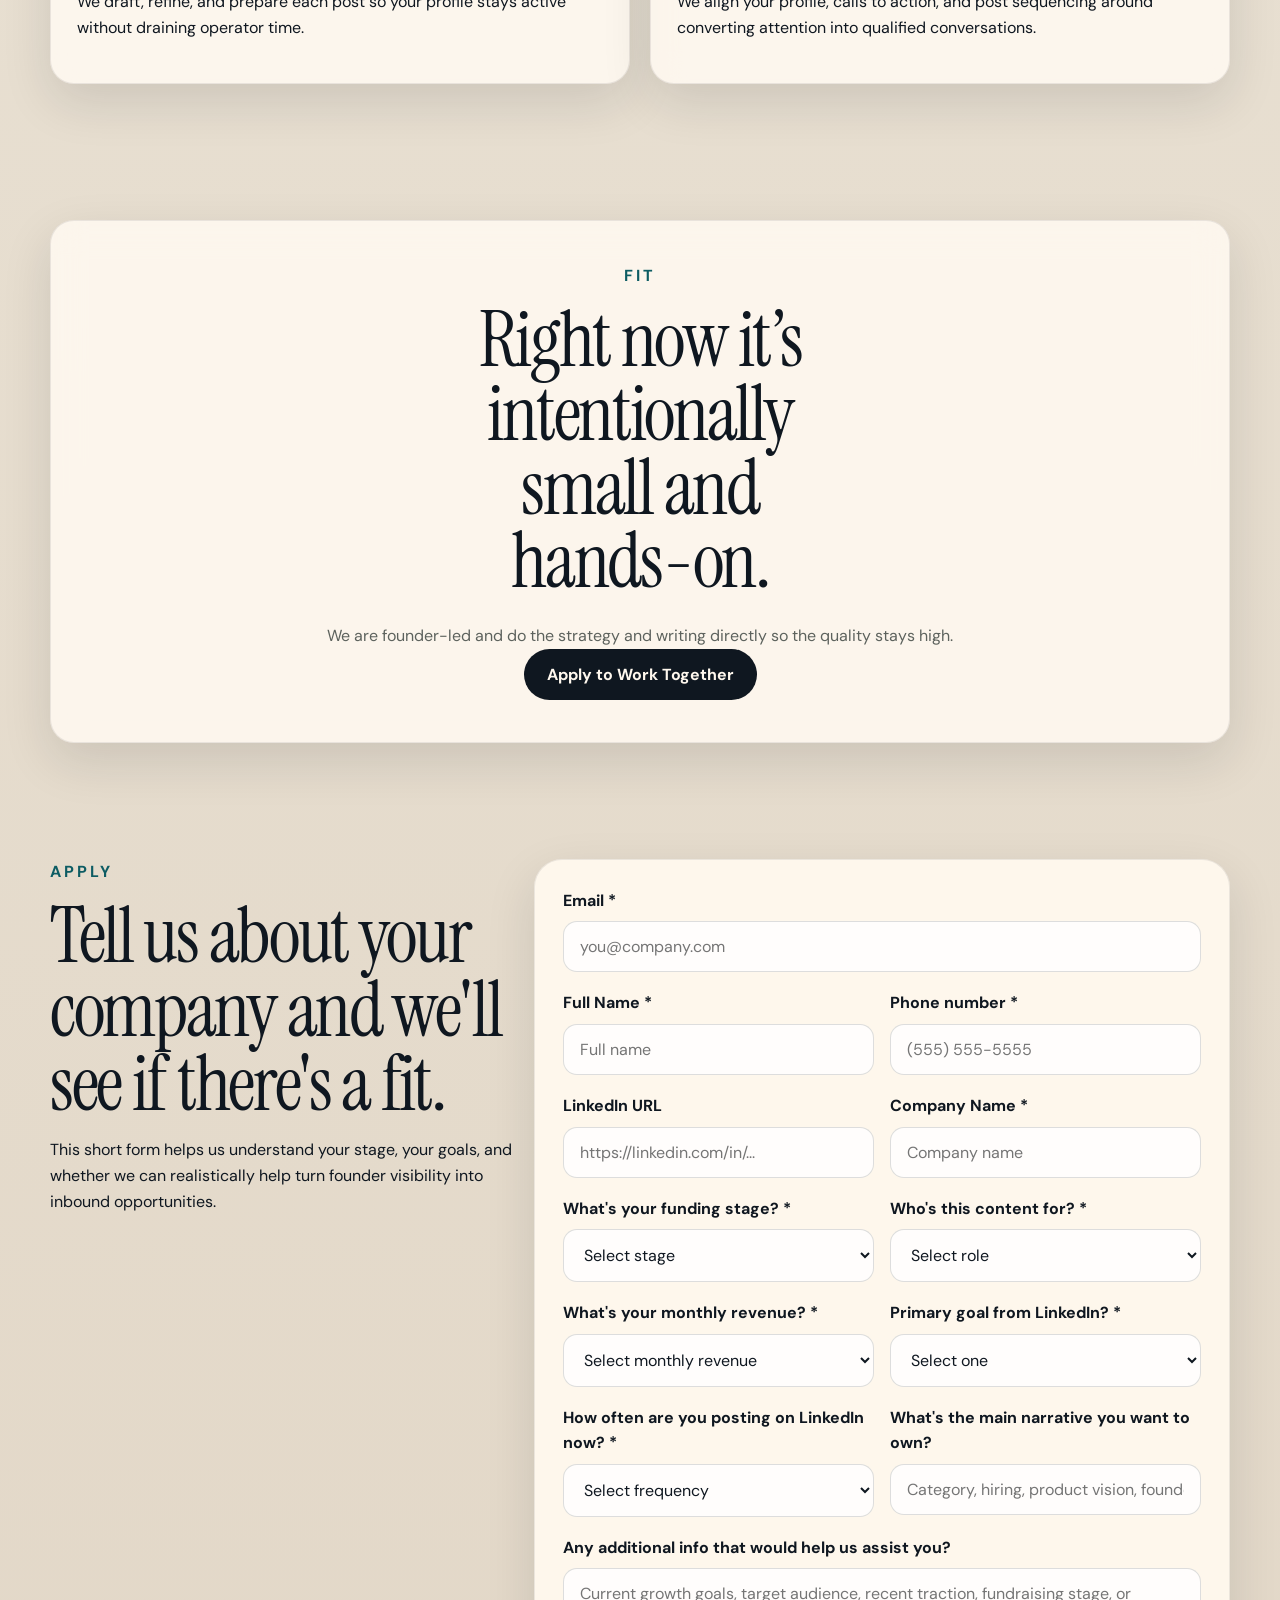
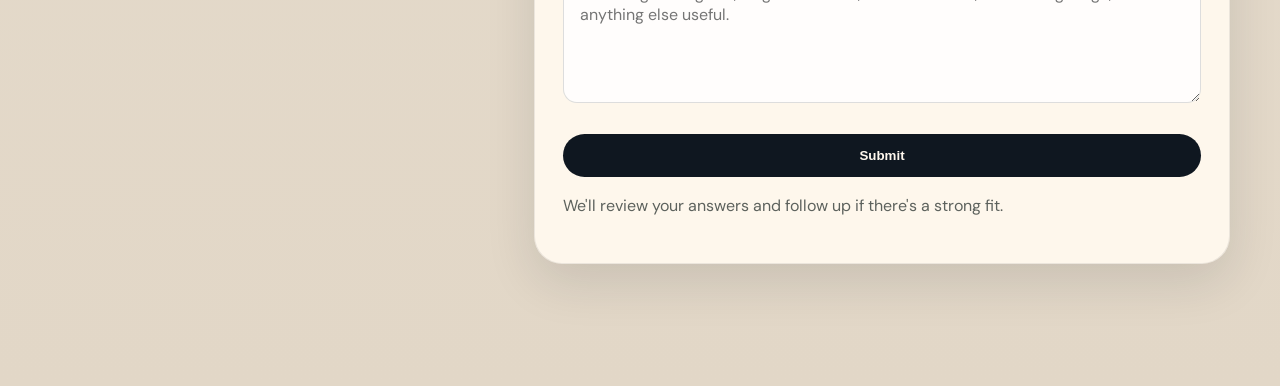
==== commit 8e1a2e3d: "Center VC hero and remove buying section" ====
--- a/index.html
+++ b/index.html
@@ -49,29 +49,6 @@
             </div>
           </div>
         </div>
-
-        <aside class="hero-card">
-          <p class="hero-card-label">What you are really buying</p>
-          <ul class="outcome-list">
-            <li>Consistent executive visibility in your market</li>
-            <li>Warmer inbound, stronger intros, and a clearer market narrative</li>
-            <li>More founder time back for fundraising, hiring, sales, and product</li>
-          </ul>
-          <div class="mini-stat-grid">
-            <div>
-              <span class="stat-number">10K+</span>
-              <span class="stat-label">Followers built in a real B2B niche</span>
-            </div>
-            <div>
-              <span class="stat-number">5</span>
-              <span class="stat-label">Years growing authority on LinkedIn</span>
-            </div>
-            <div>
-              <span class="stat-number">Focus</span>
-              <span class="stat-label">Strategy built around trust, visibility, and qualified conversations</span>
-            </div>
-          </div>
-        </aside>
       </section>
 
       <section class="section proof-section">
--- a/styles.css
+++ b/styles.css
@@ -83,10 +83,8 @@
 }
 
 .hero {
-  display: grid;
-  grid-template-columns: 1.35fr 0.9fr;
-  gap: 28px;
-  align-items: stretch;
+  display: flex;
+  justify-content: center;
   min-height: 74vh;
   padding: 28px 0 56px;
 }
@@ -107,7 +105,9 @@
 }
 
 .hero-copy {
+  width: min(100%, 860px);
   padding: 34px 0;
+  text-align: center;
 }
 
 .eyebrow {
@@ -164,13 +164,14 @@
 
 .hero-text {
   max-width: 58ch;
-  margin: 24px 0 0;
+  margin: 24px auto 0;
   color: var(--muted);
   font-size: 1.1rem;
 }
 
 .hero-actions {
   display: flex;
+  justify-content: center;
   flex-wrap: wrap;
   gap: 12px;
   margin-top: 32px;
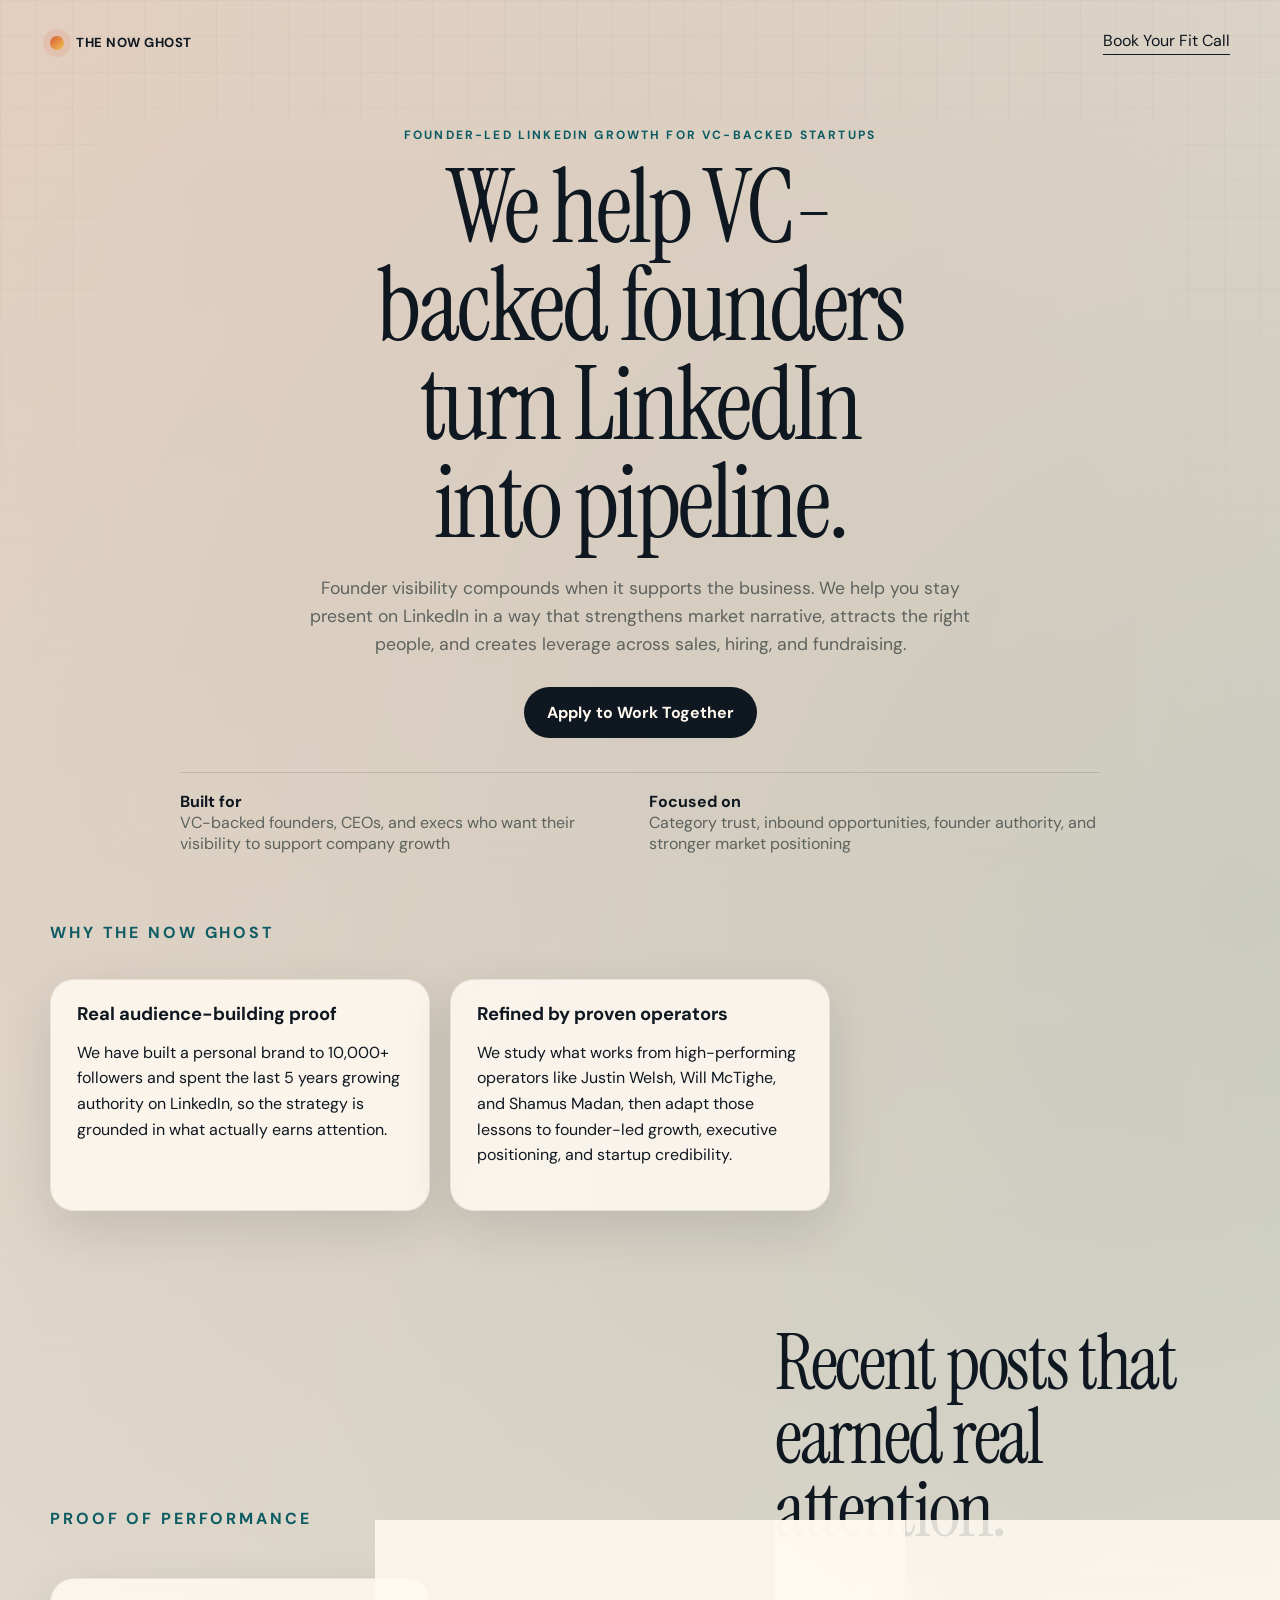
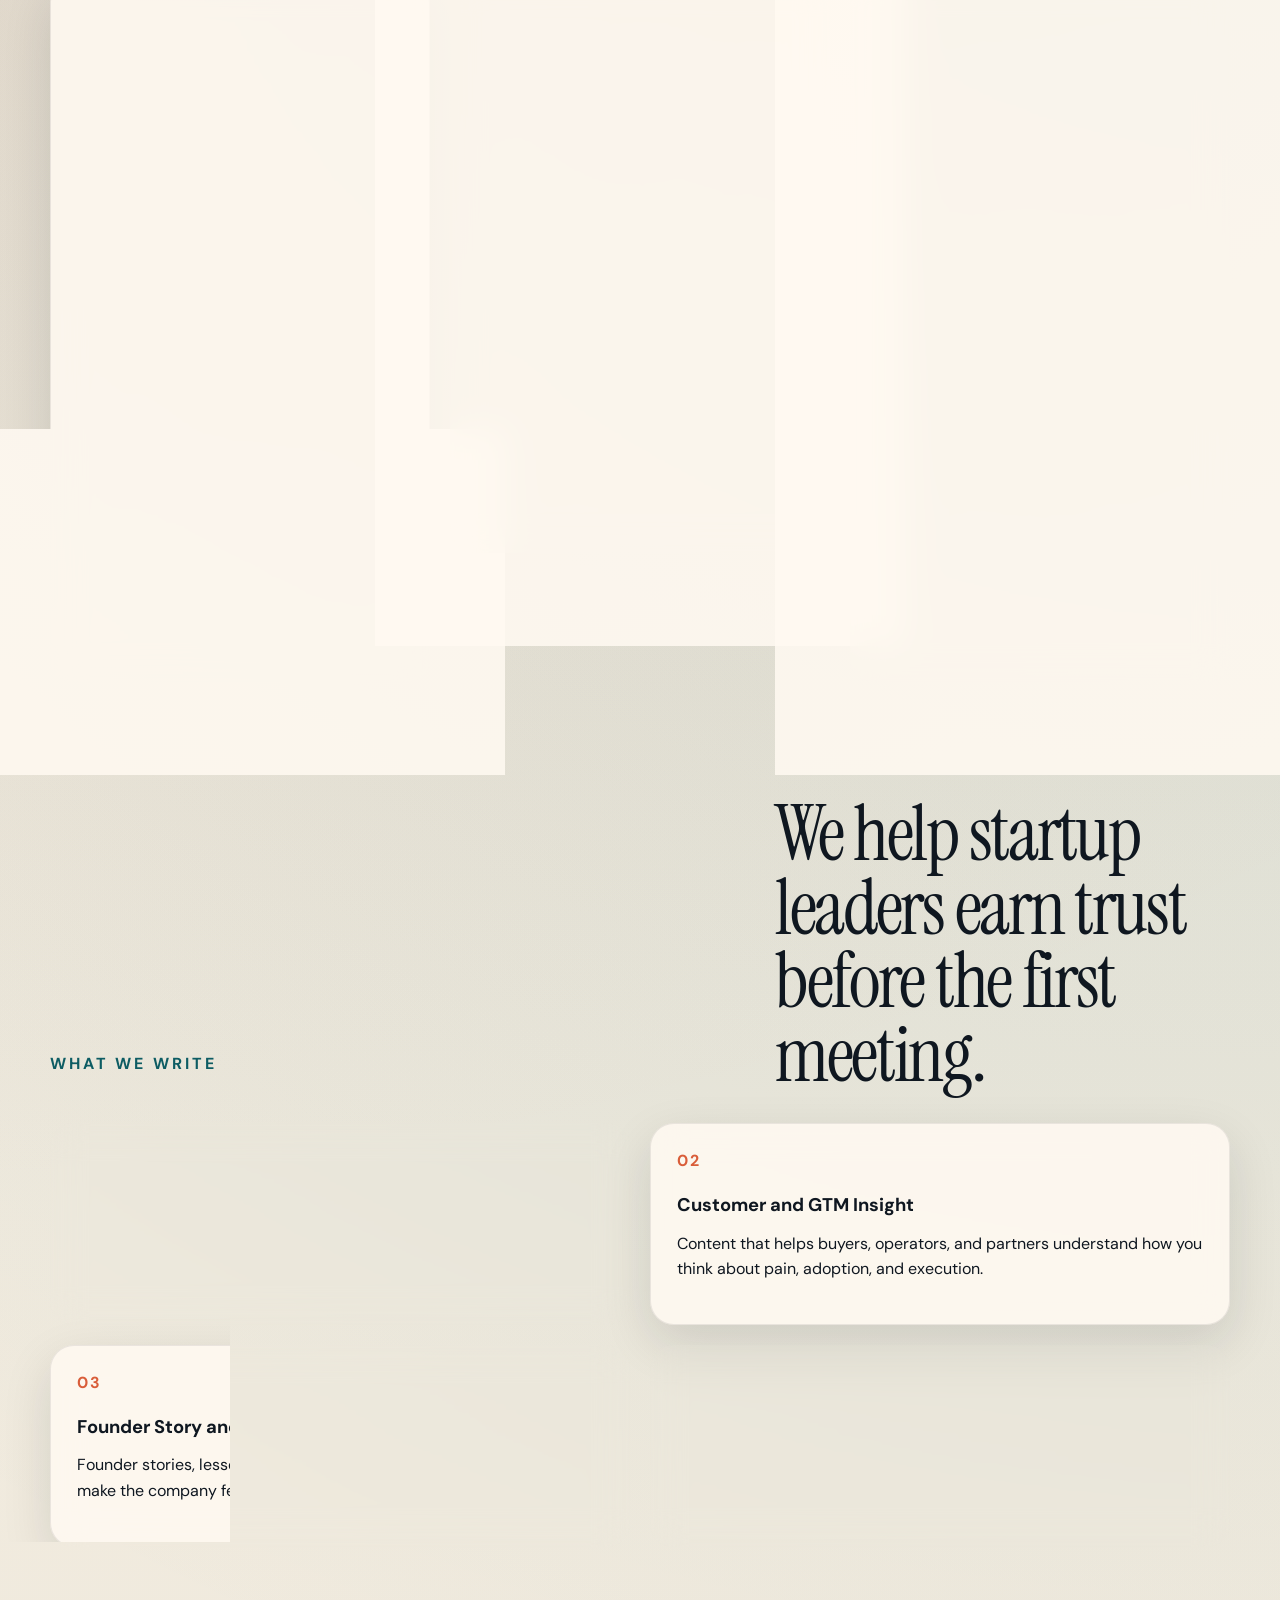
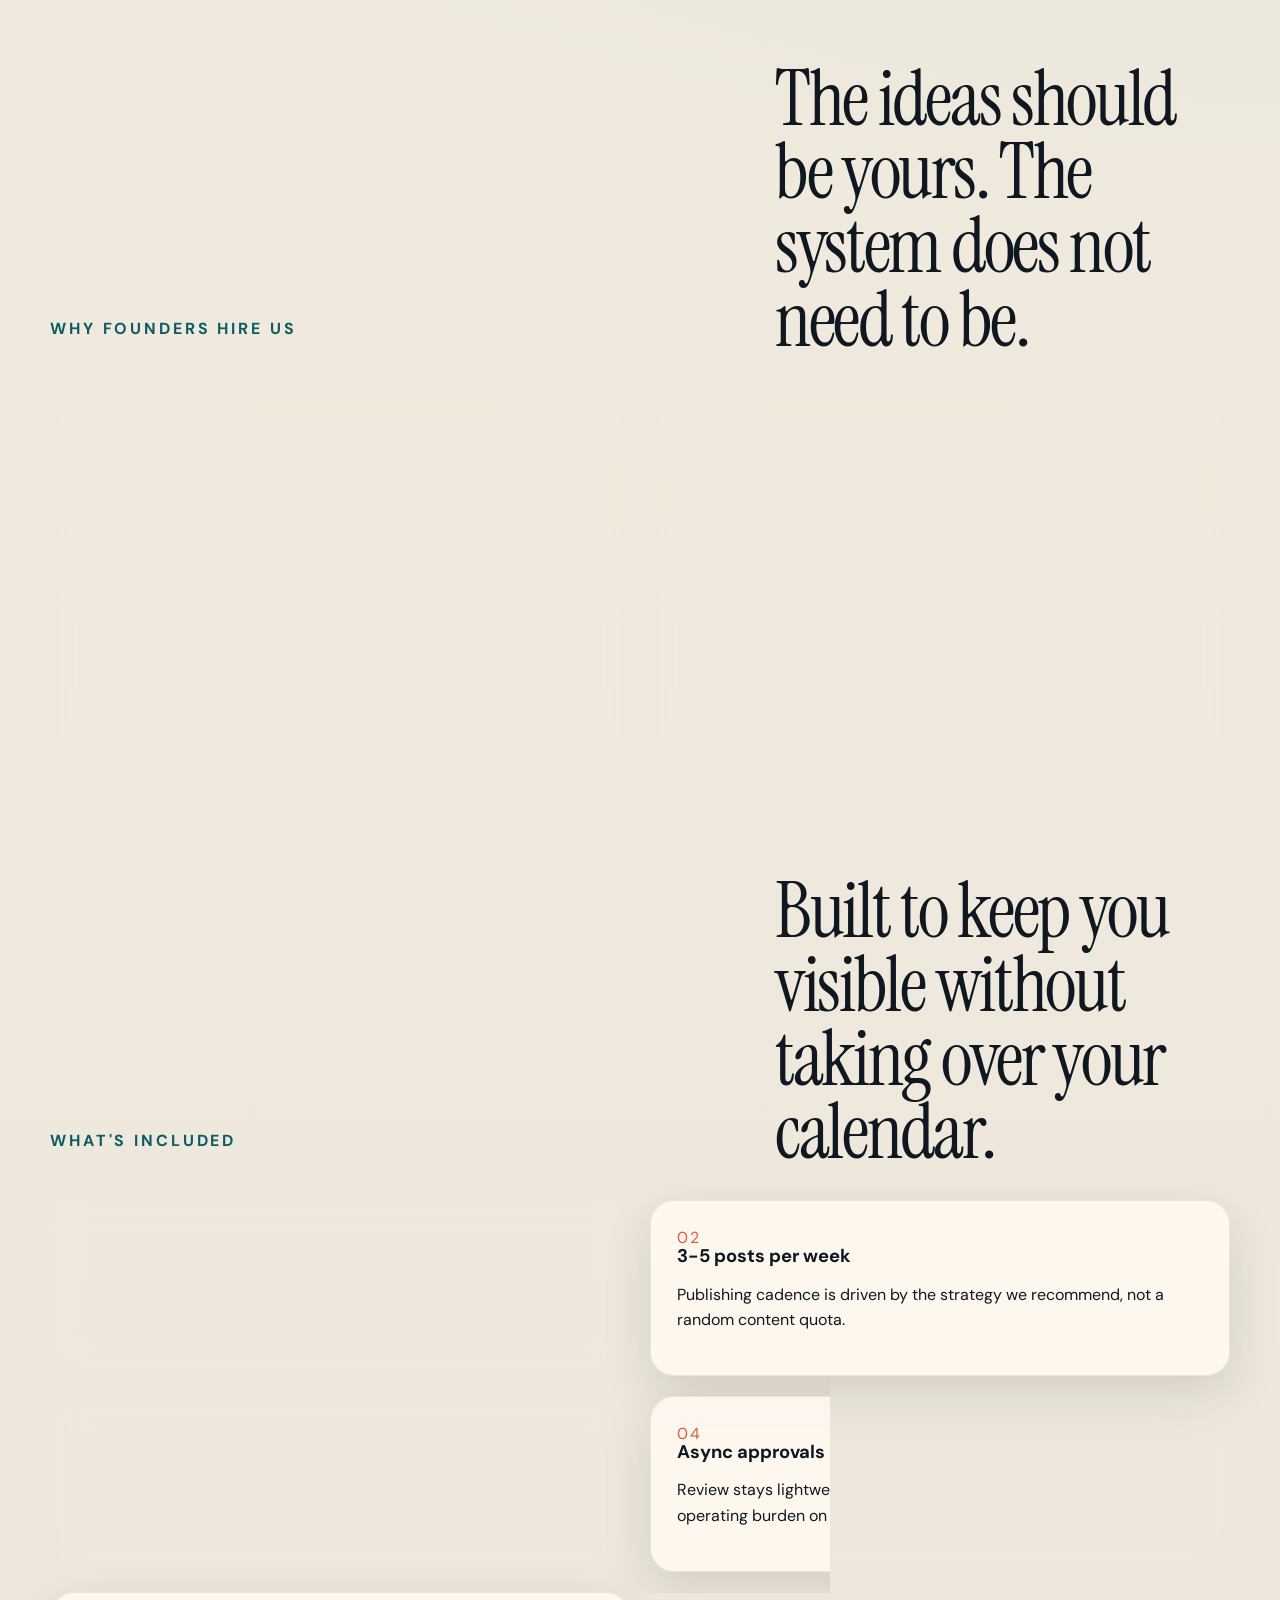
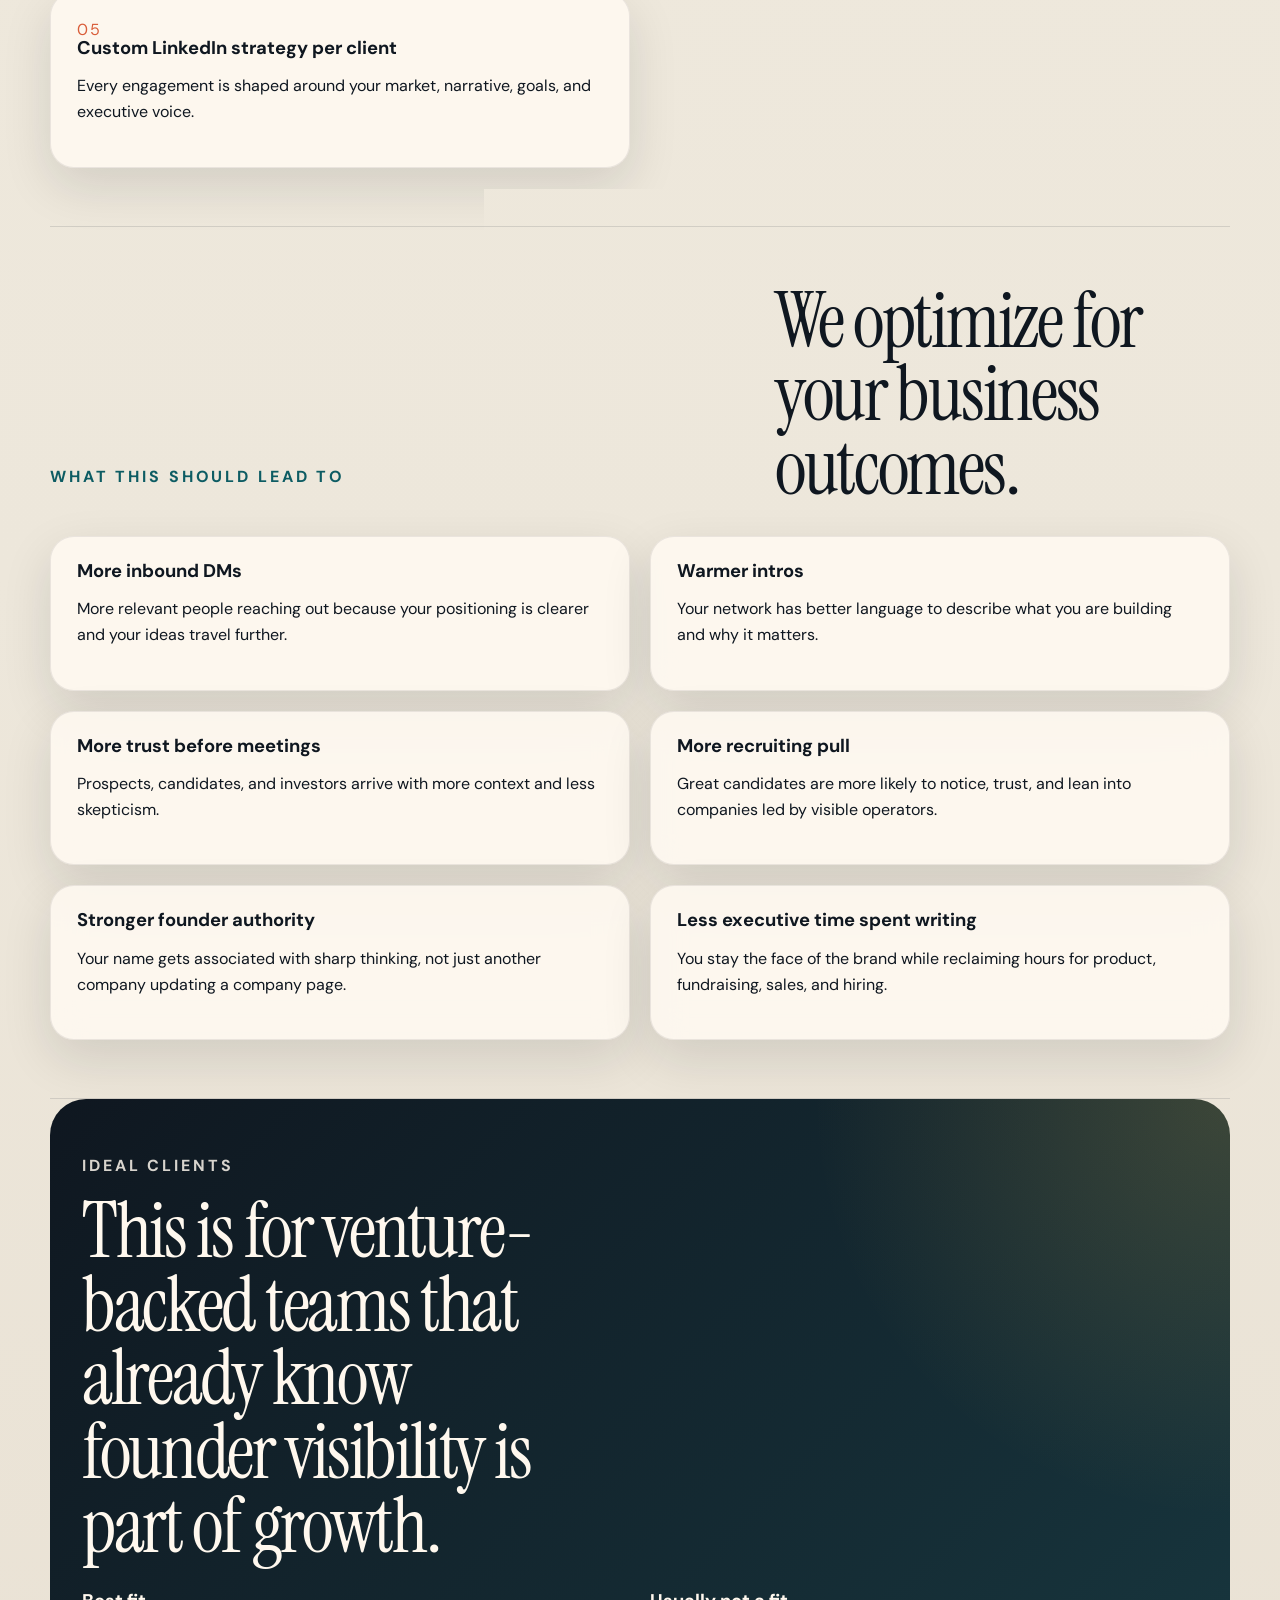
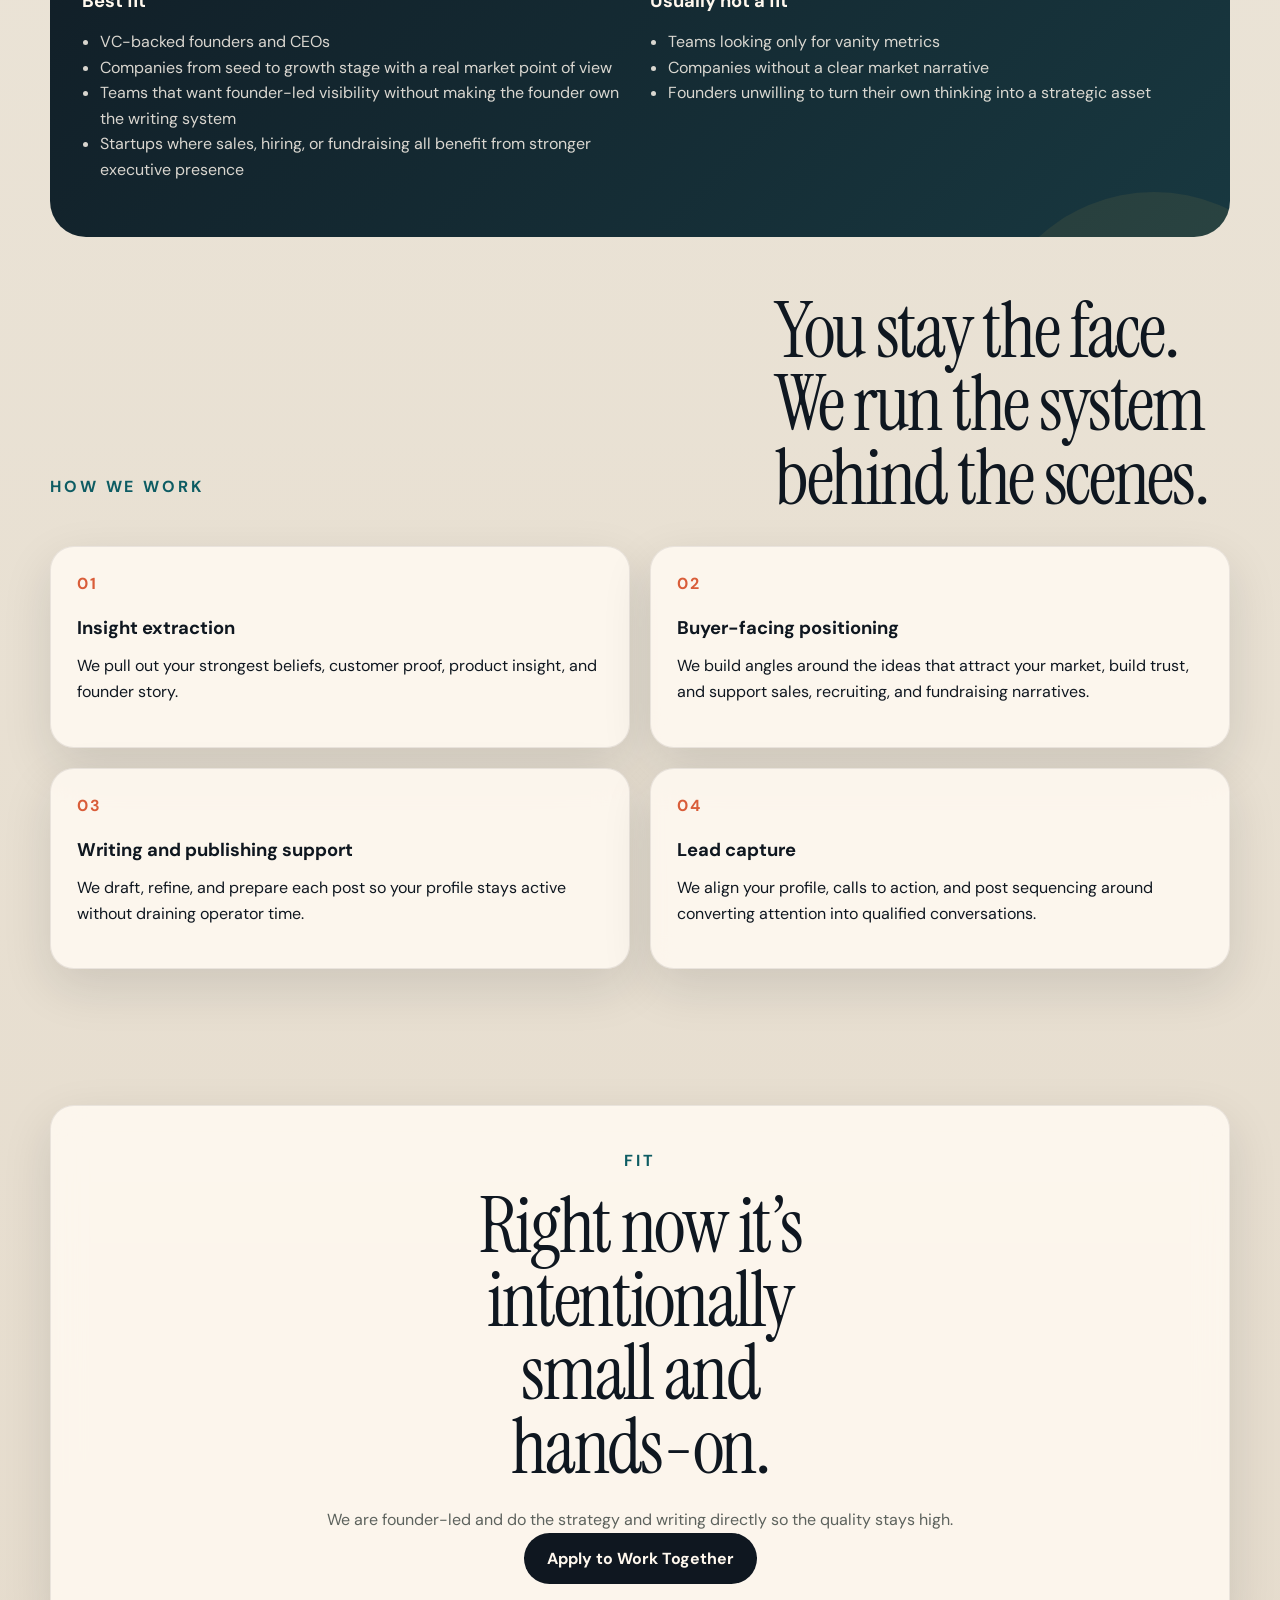
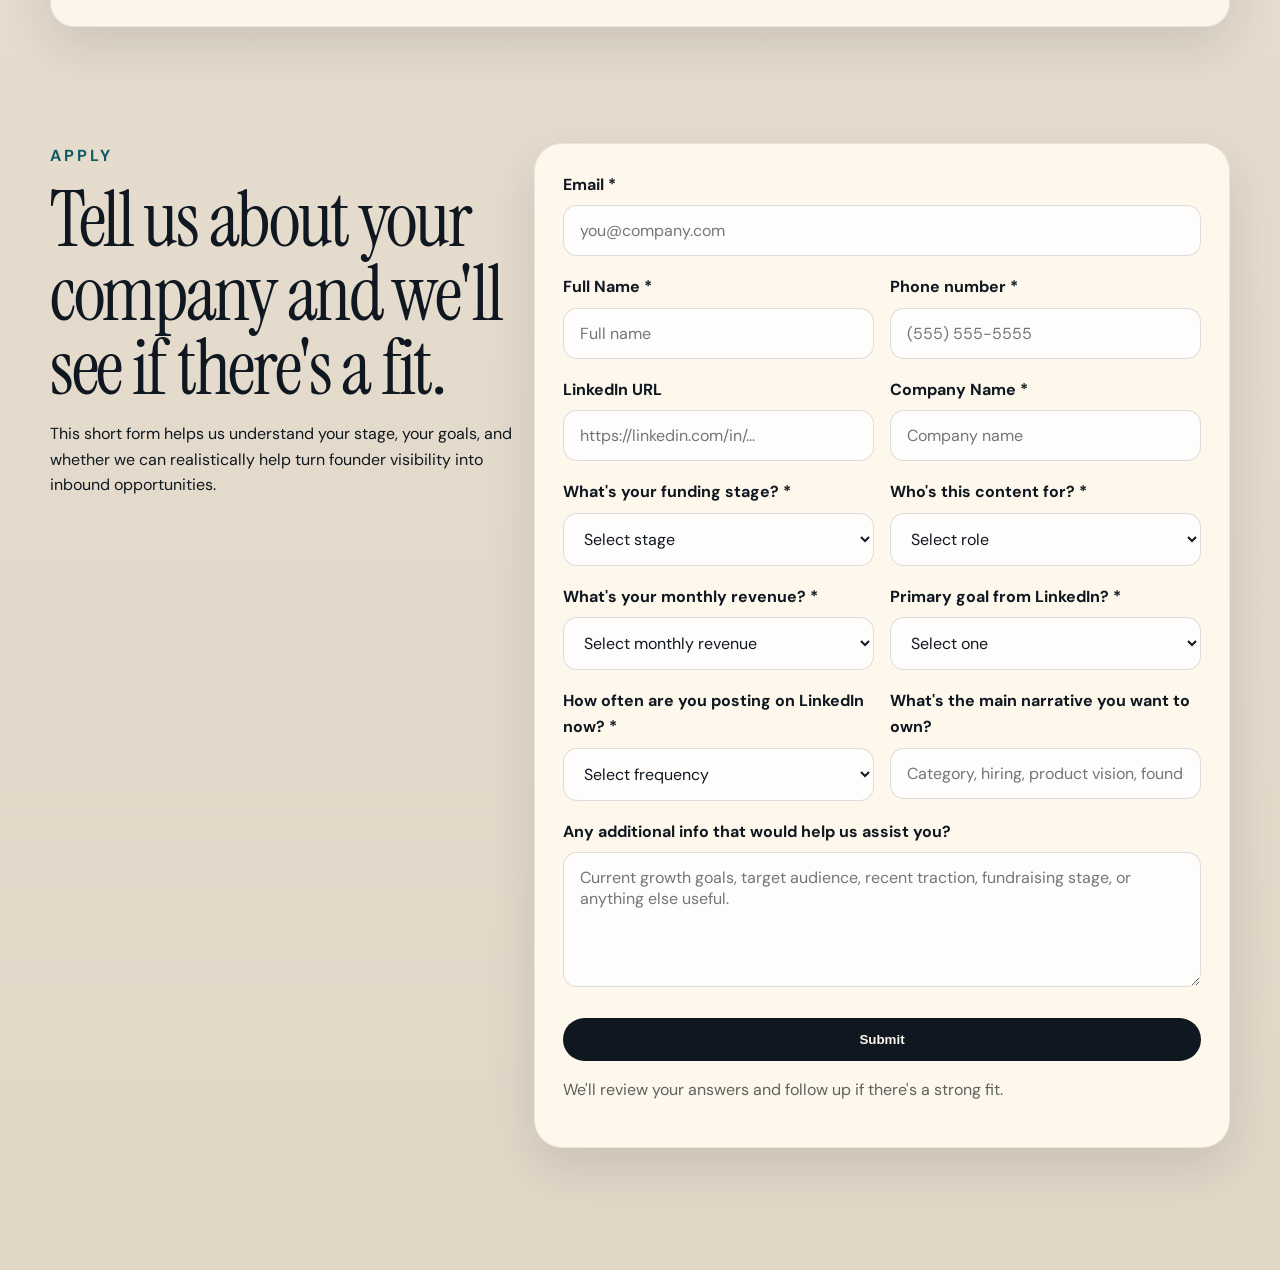
==== commit 40b1a89b: "Remove VC proof headline" ====
--- a/index.html
+++ b/index.html
@@ -54,7 +54,6 @@
       <section class="section proof-section">
         <div class="section-heading">
           <p class="eyebrow">Why The Now Ghost</p>
-          <h2>Your content written by people who understand how founder-led visibility compounds for startups.</h2>
         </div>
         <div class="proof-grid">
           <article class="proof-card">
--- a/styles.css
+++ b/styles.css
@@ -85,8 +85,9 @@
 .hero {
   display: flex;
   justify-content: center;
-  min-height: 74vh;
-  padding: 28px 0 56px;
+  align-items: center;
+  min-height: 58vh;
+  padding: 34px 0 48px;
 }
 
 .hero-copy,
@@ -105,8 +106,8 @@
 }
 
 .hero-copy {
-  width: min(100%, 860px);
-  padding: 34px 0;
+  width: min(100%, 1080px);
+  padding: 10px 0;
   text-align: center;
 }
 
@@ -135,8 +136,10 @@
 }
 
 h1 {
-  max-width: 10ch;
-  font-size: clamp(3.9rem, 9vw, 7.8rem);
+  max-width: 12ch;
+  font-size: clamp(3.8rem, 8vw, 7rem);
+  margin-left: auto;
+  margin-right: auto;
 }
 
 h2 {
@@ -164,7 +167,7 @@
 
 .hero-text {
   max-width: 58ch;
-  margin: 24px auto 0;
+  margin: 22px auto 0;
   color: var(--muted);
   font-size: 1.1rem;
 }
@@ -174,7 +177,7 @@
   justify-content: center;
   flex-wrap: wrap;
   gap: 12px;
-  margin-top: 32px;
+  margin-top: 28px;
 }
 
 .button {
@@ -209,10 +212,12 @@
 .hero-proof {
   display: grid;
   grid-template-columns: repeat(2, minmax(0, 1fr));
-  gap: 20px;
-  margin-top: 42px;
-  padding-top: 22px;
+  gap: 18px;
+  width: min(100%, 920px);
+  margin: 34px auto 0;
+  padding-top: 18px;
   border-top: 1px solid var(--line);
+  text-align: left;
 }
 
 .hero-proof strong,
@@ -281,6 +286,10 @@
 .section-heading.narrow,
 .section-heading.light {
   display: block;
+}
+
+.proof-section .section-heading {
+  margin-bottom: 18px;
 }
 
 .pillar-grid,
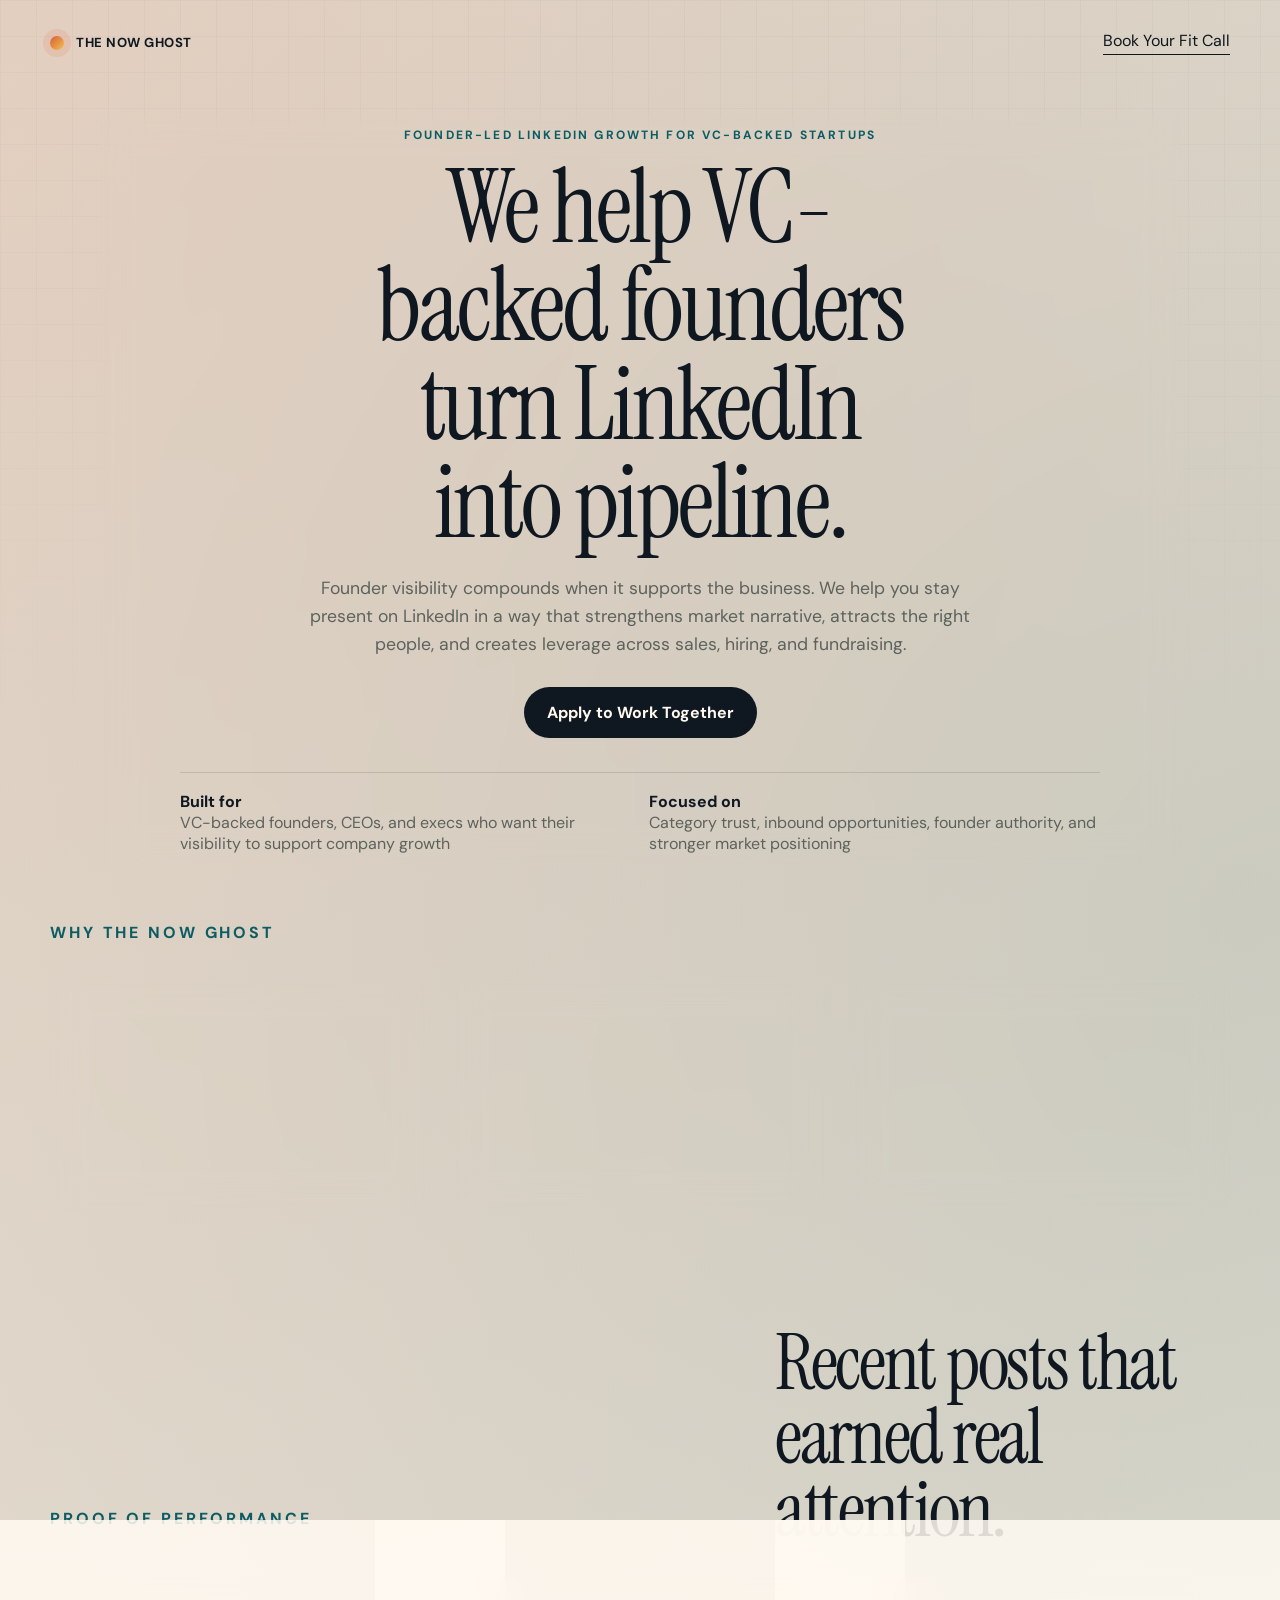
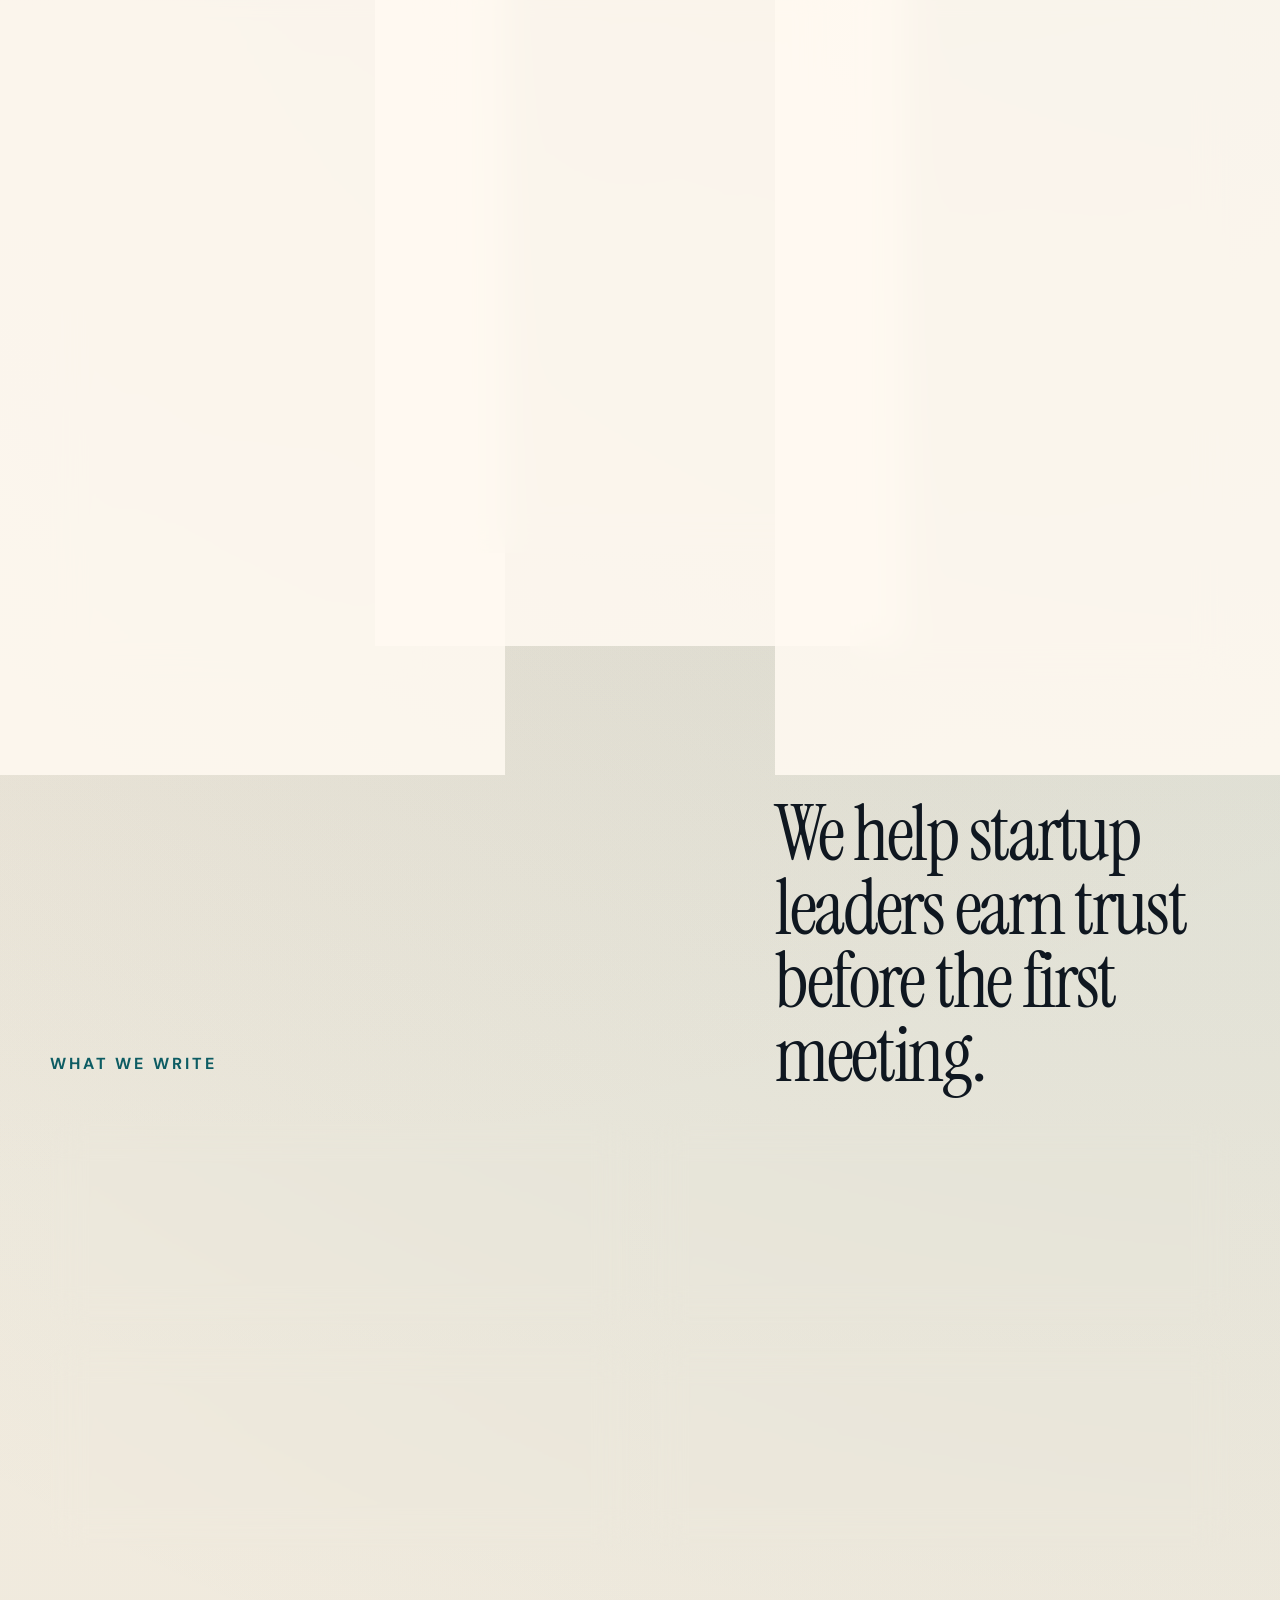
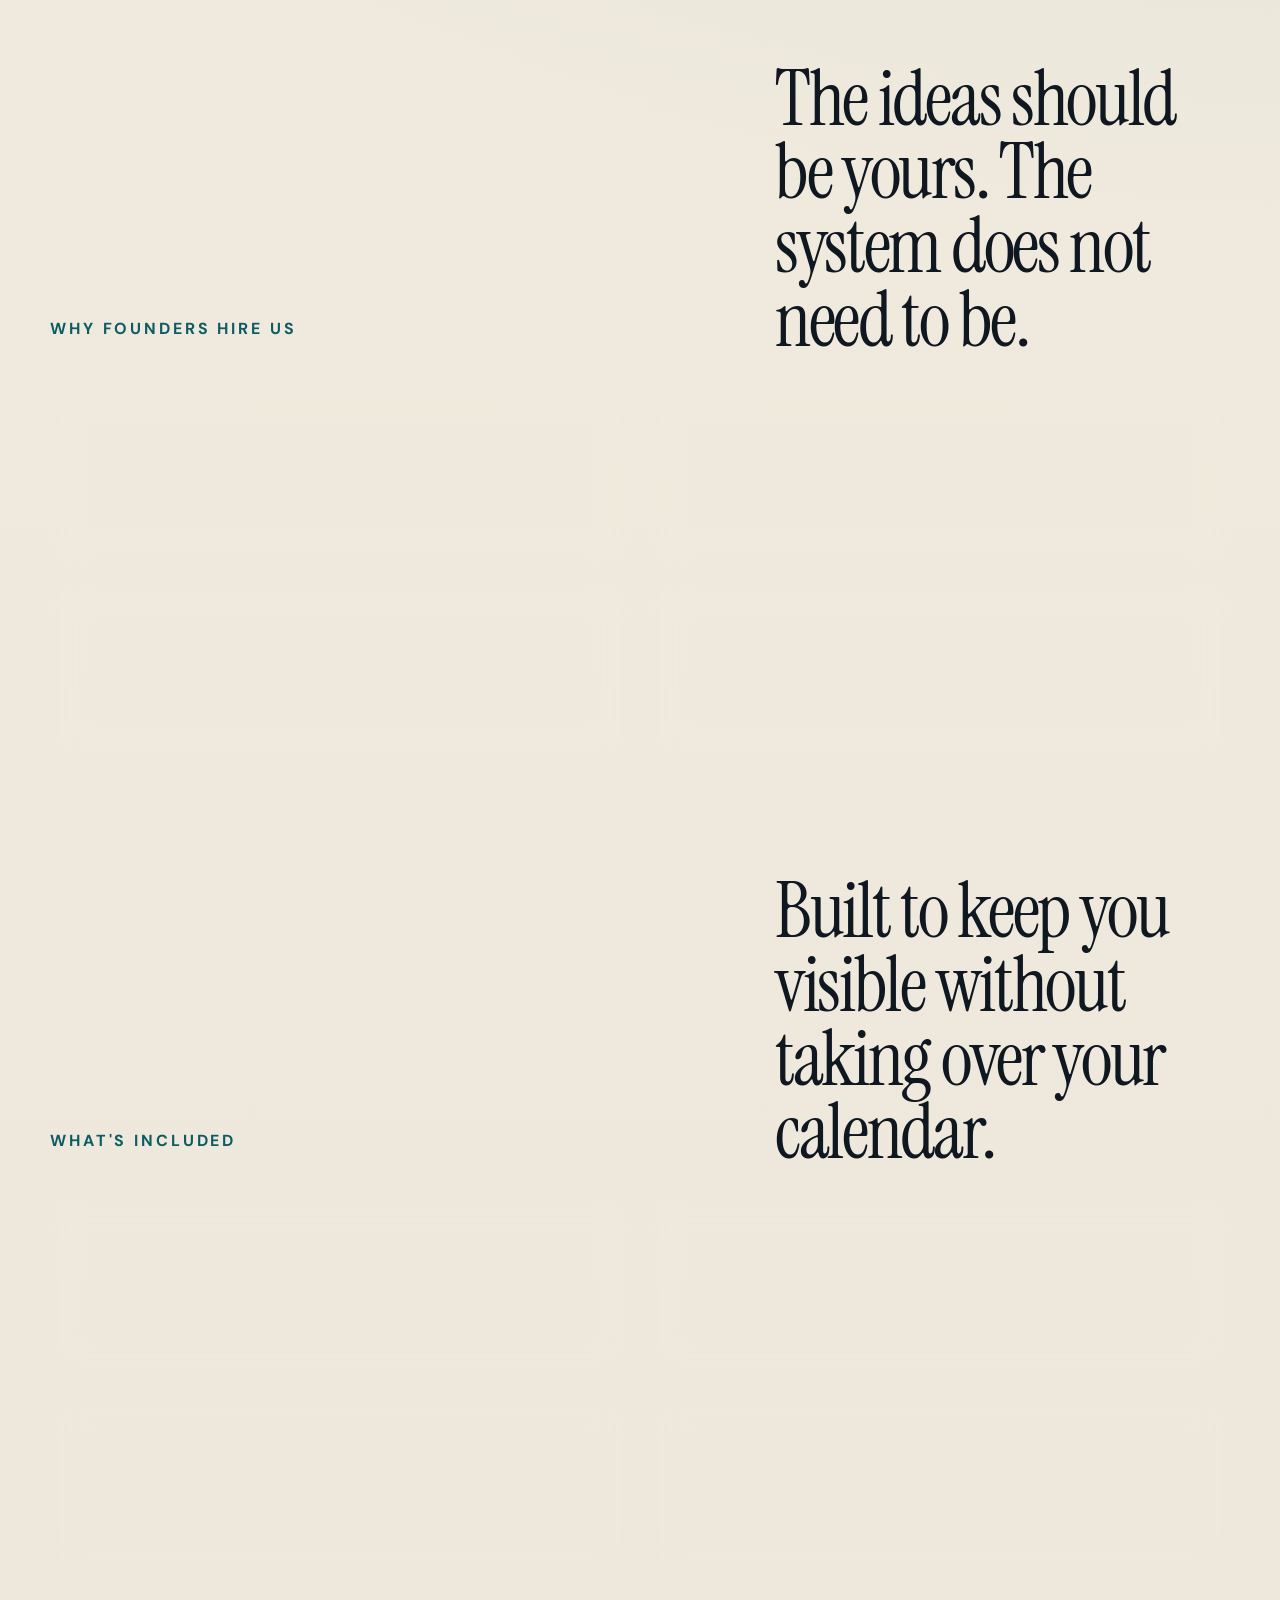
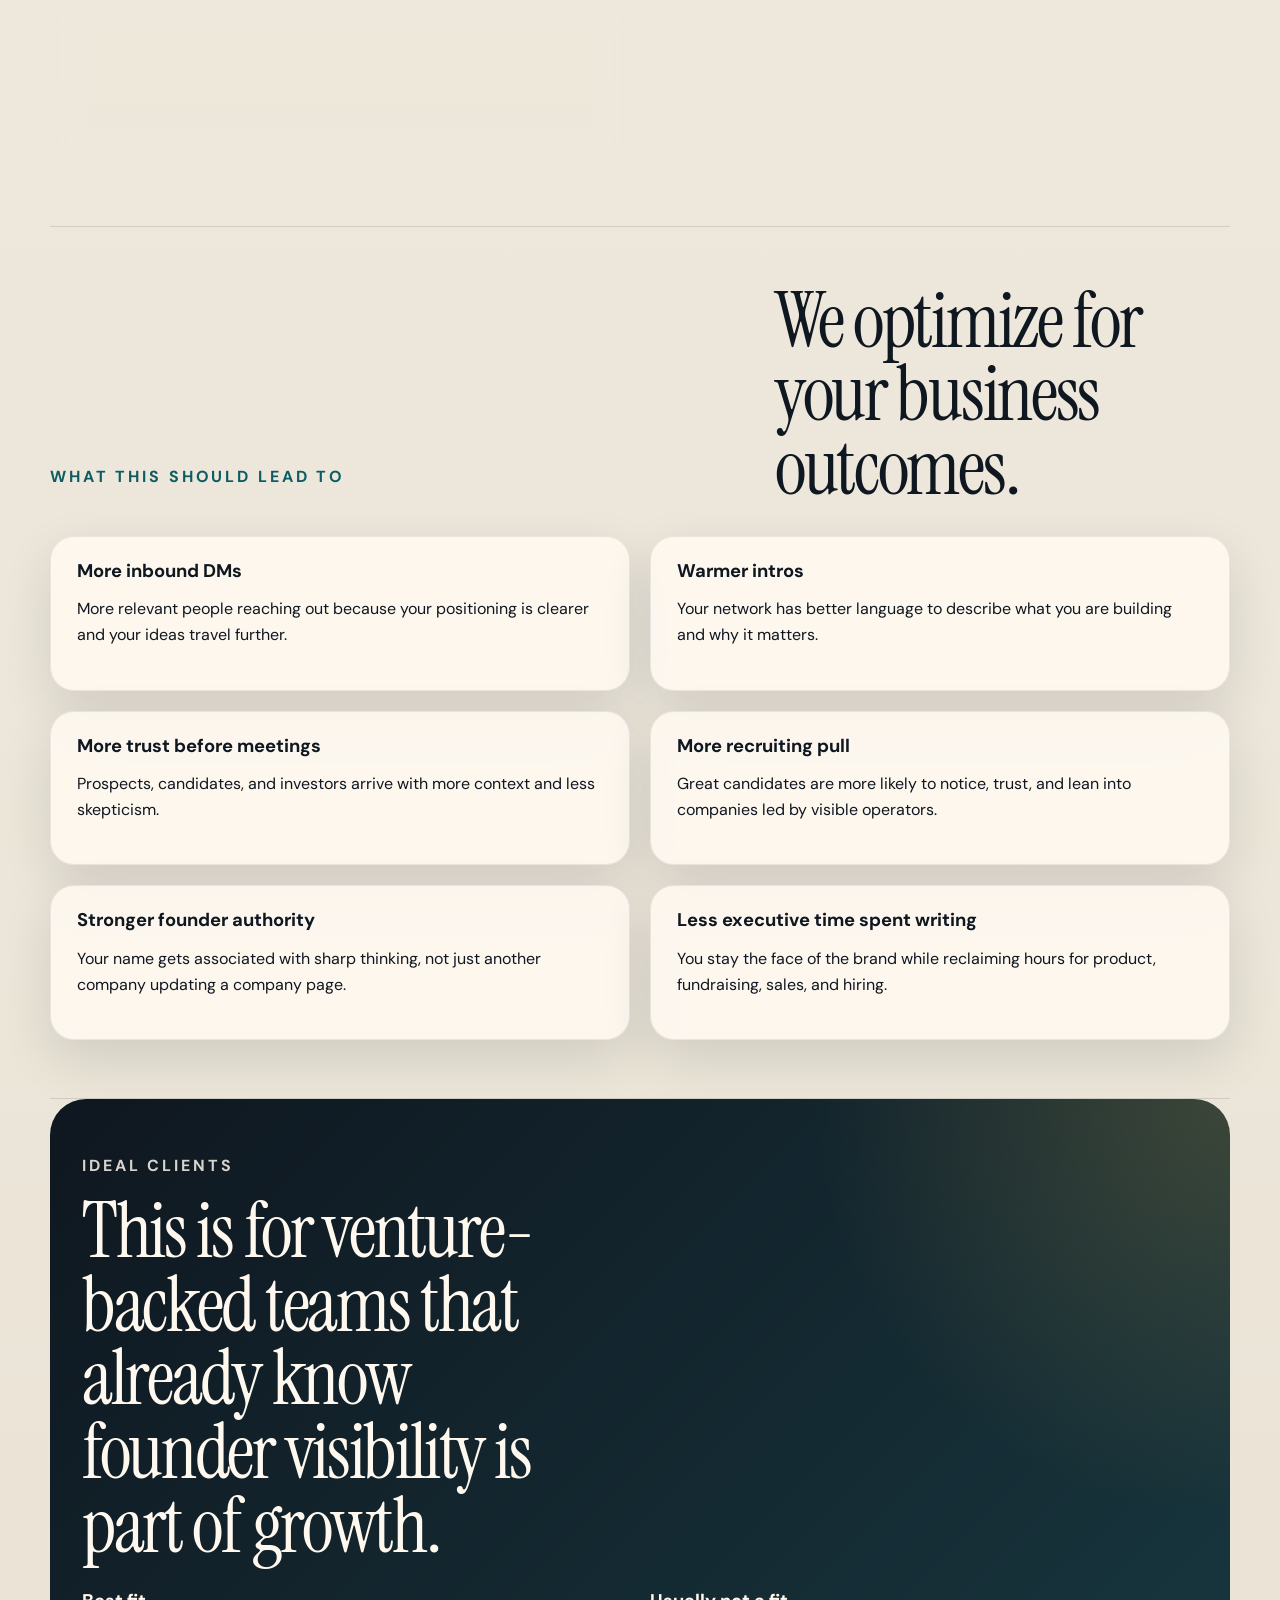
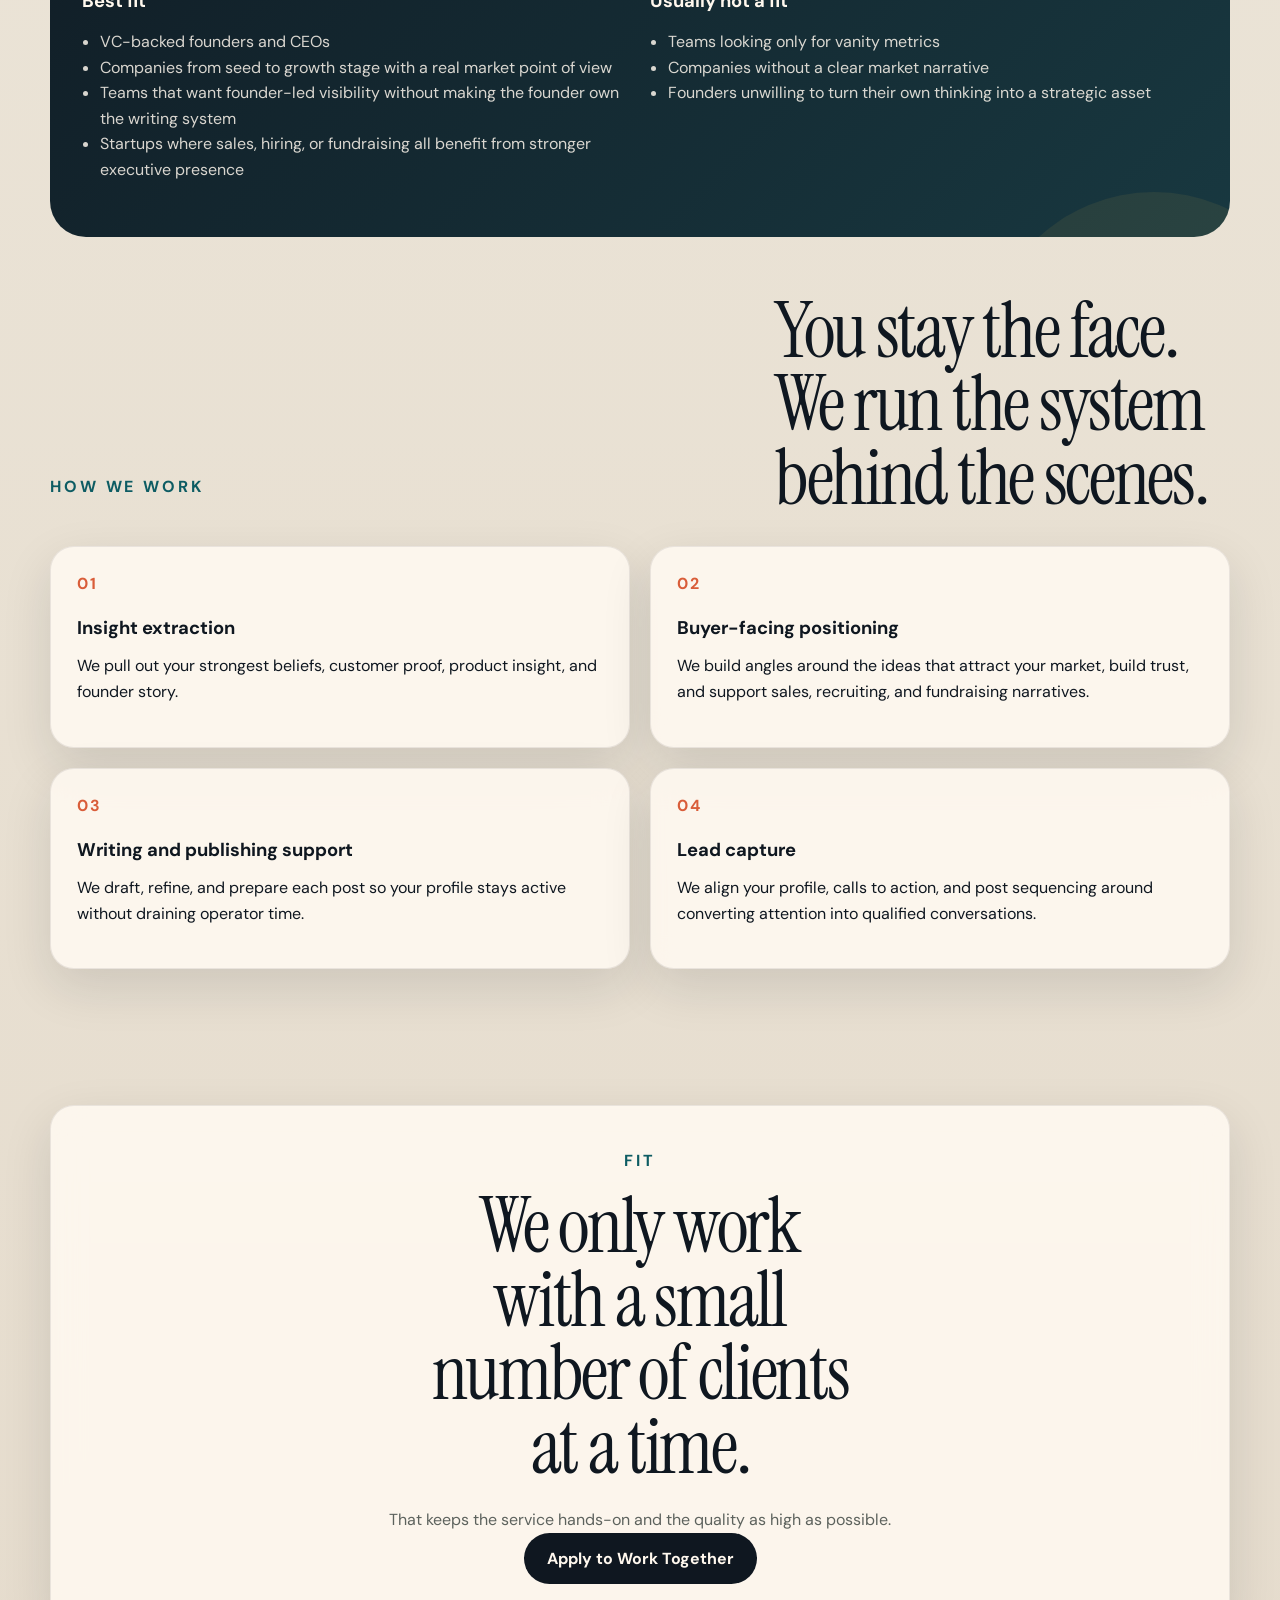
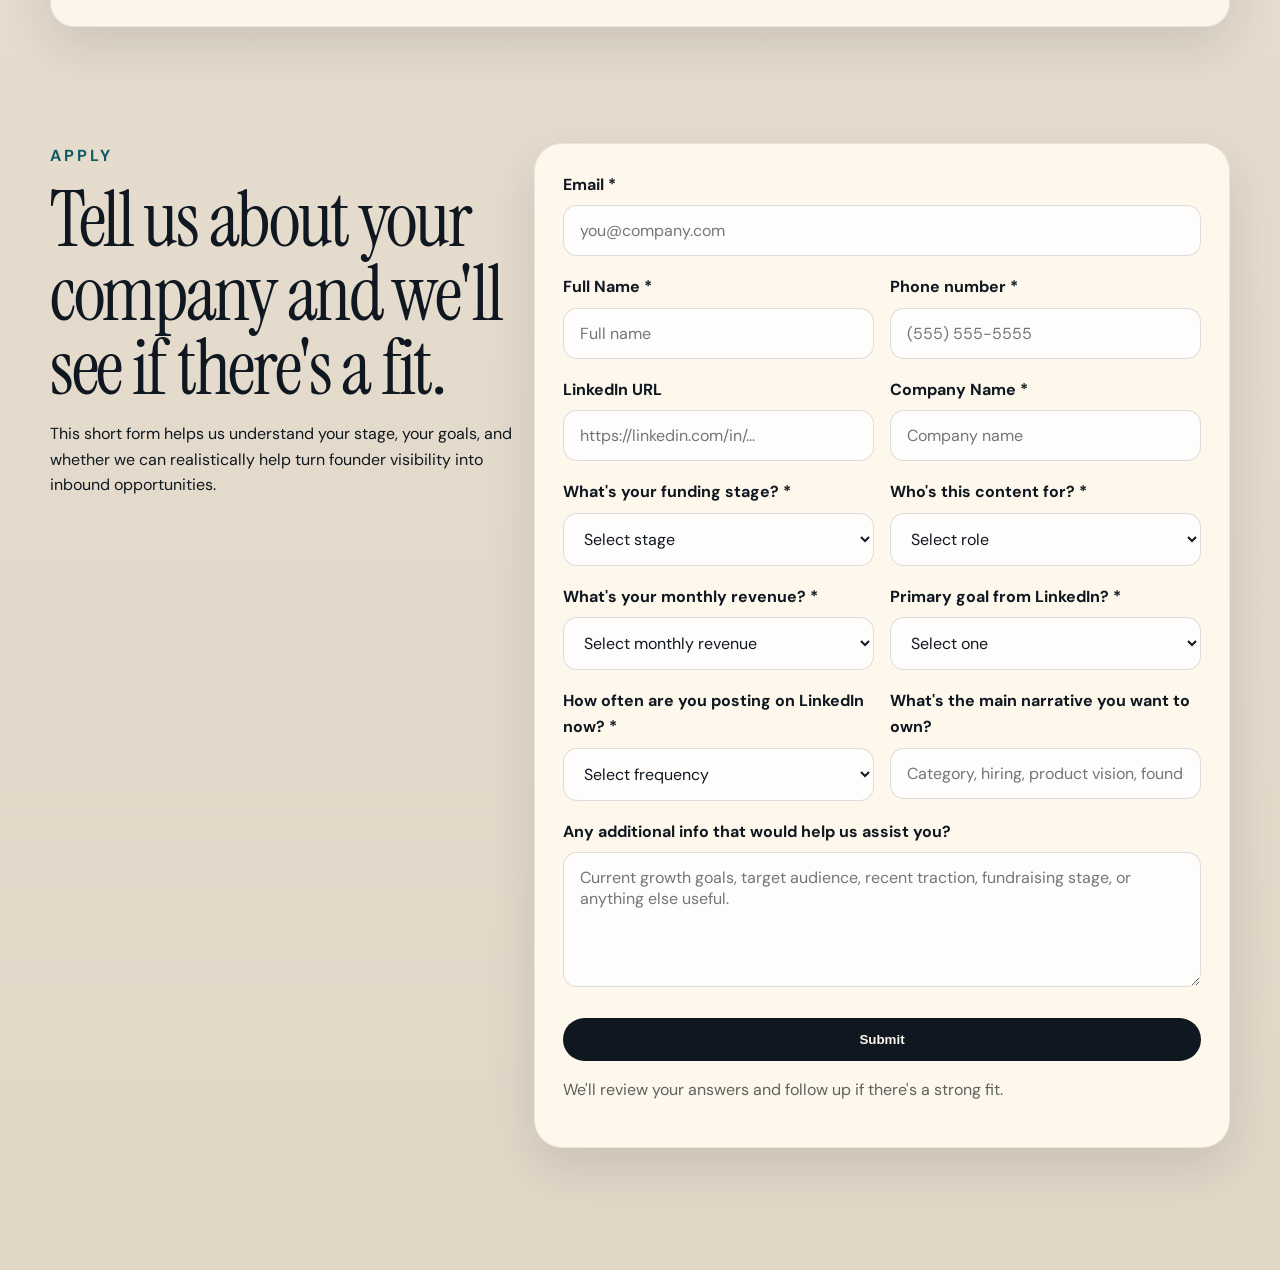
==== commit 489dcbfe: "Refine VC fit section copy" ====
--- a/index.html
+++ b/index.html
@@ -281,10 +281,8 @@
       <section class="section cta-section">
         <div class="cta-panel">
           <p class="eyebrow">Fit</p>
-          <h2>Right now it’s intentionally small and hands-on.</h2>
-          <p class="hero-text">
-            We are founder-led and do the strategy and writing directly so the quality stays high.
-          </p>
+          <h2>We only work with a small number of clients at a time.</h2>
+          <p class="hero-text">That keeps the service hands-on and the quality as high as possible.</p>
           <a class="button button-primary" href="#apply">Apply to Work Together</a>
         </div>
       </section>
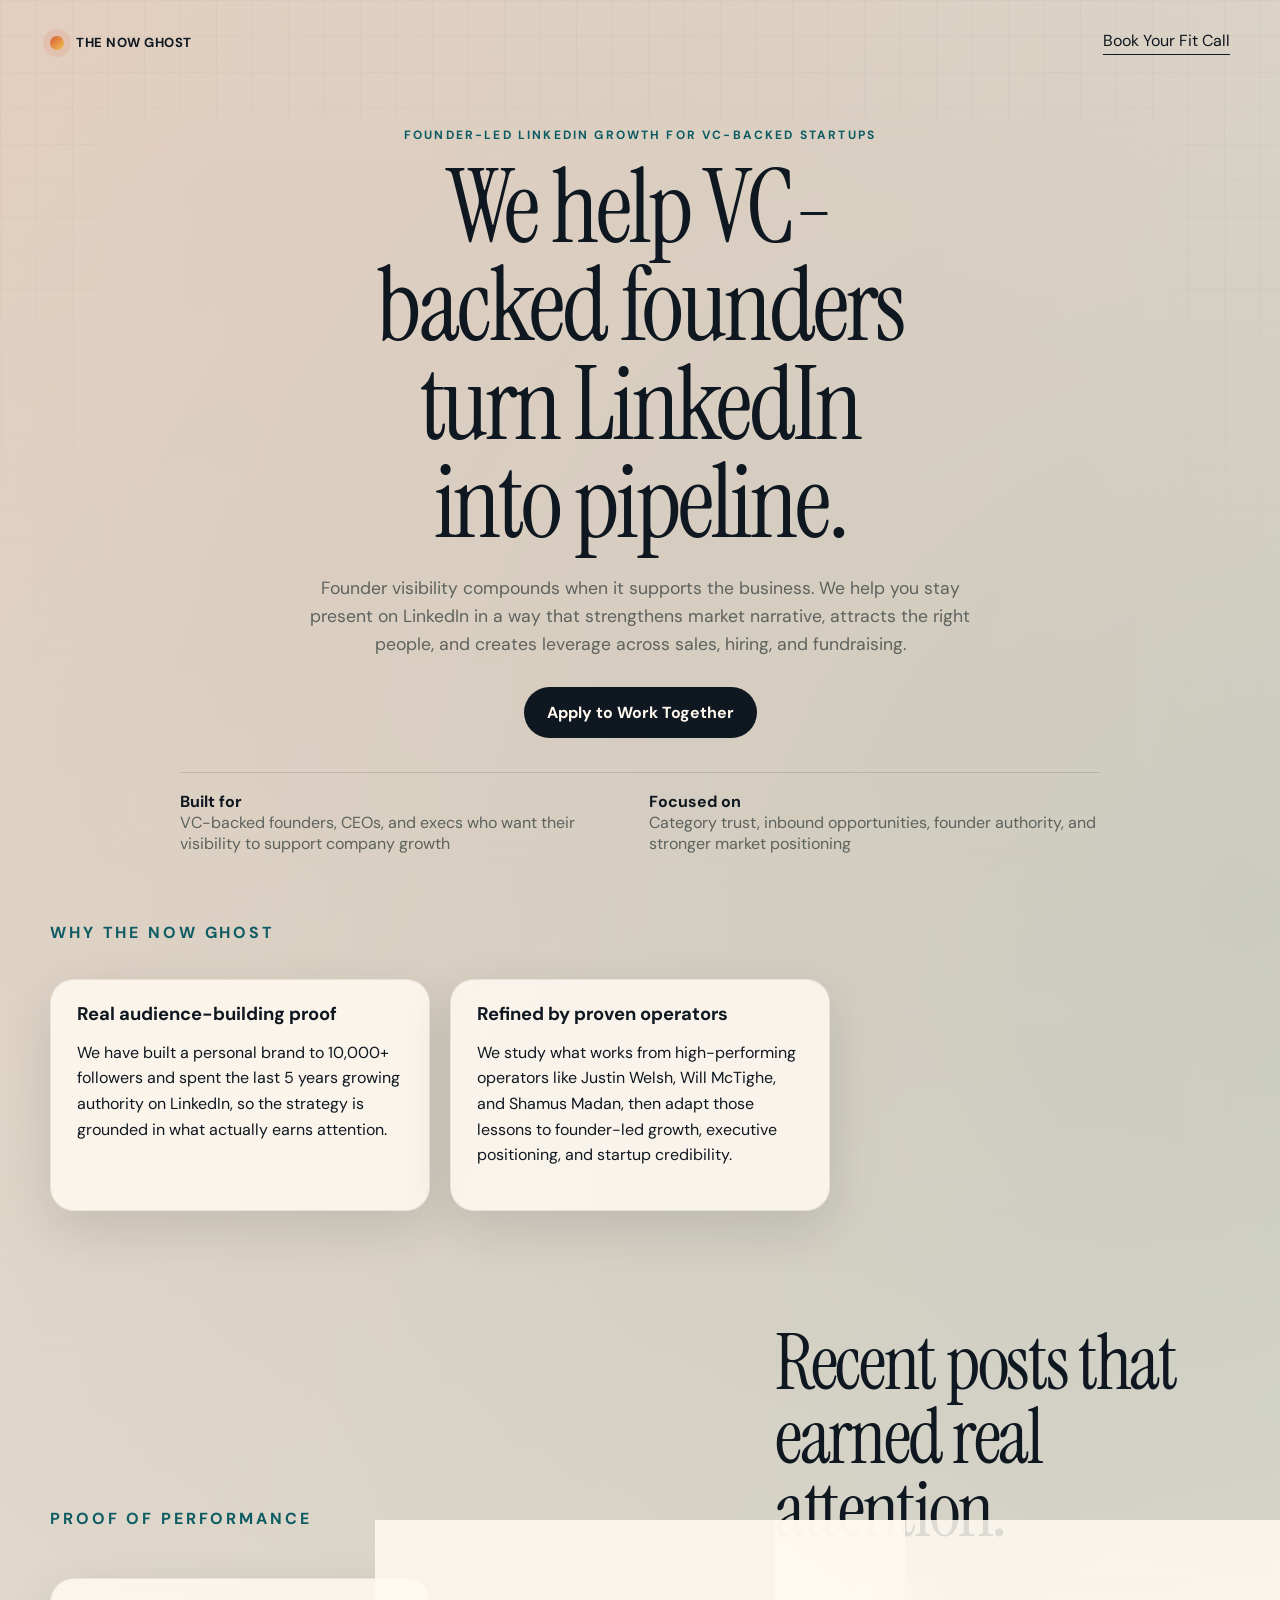
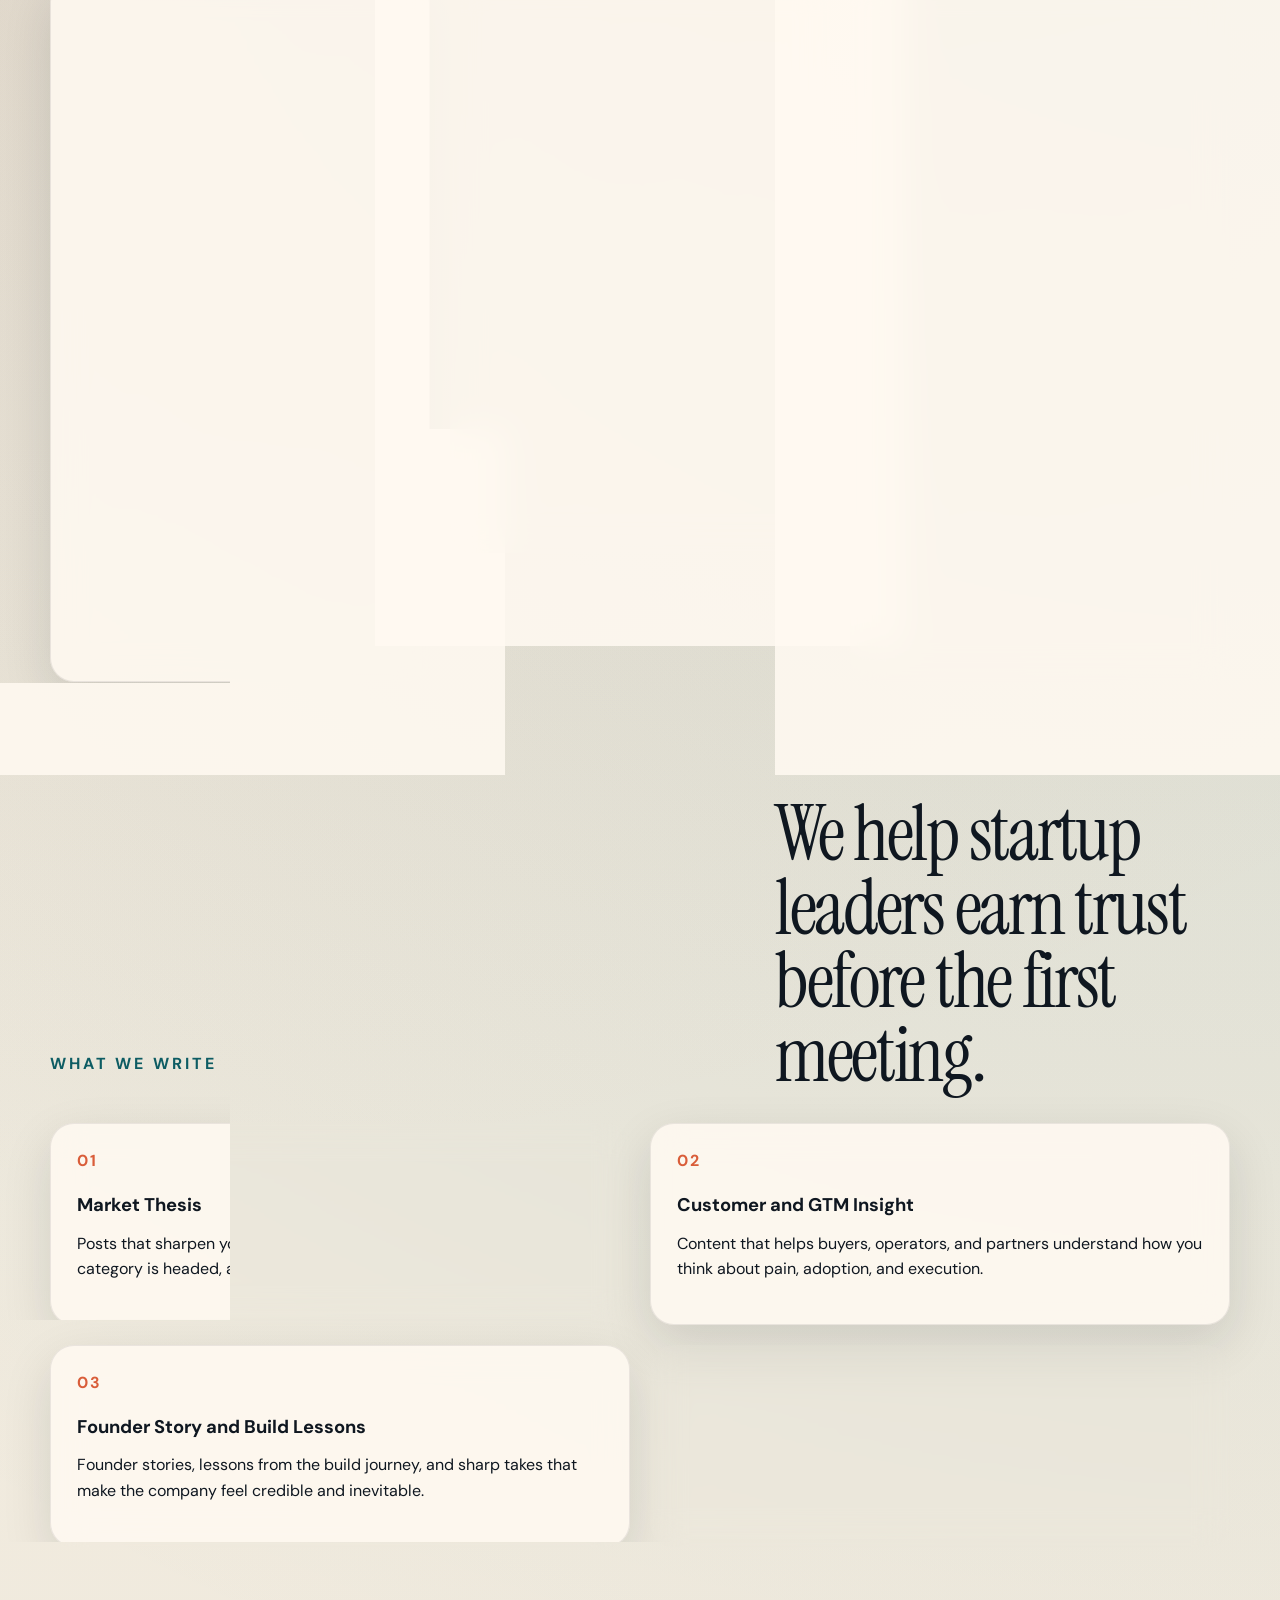
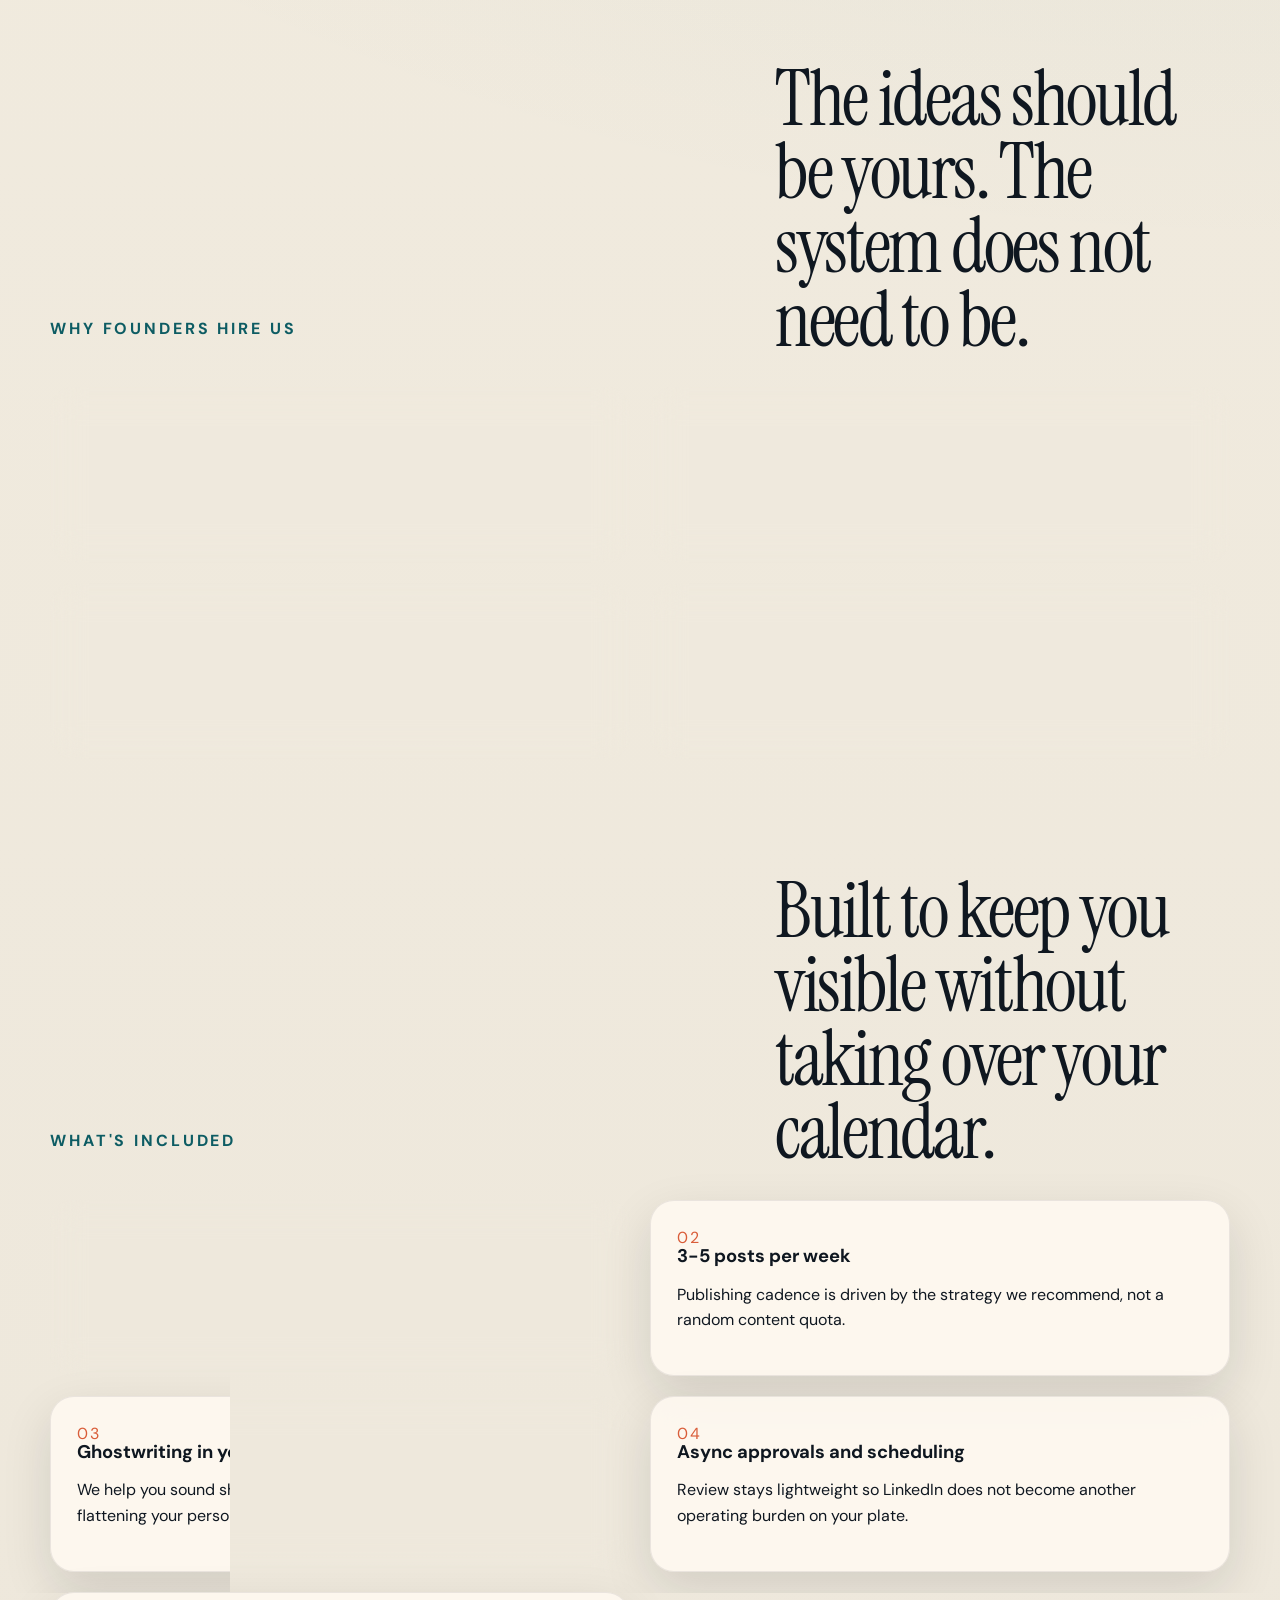
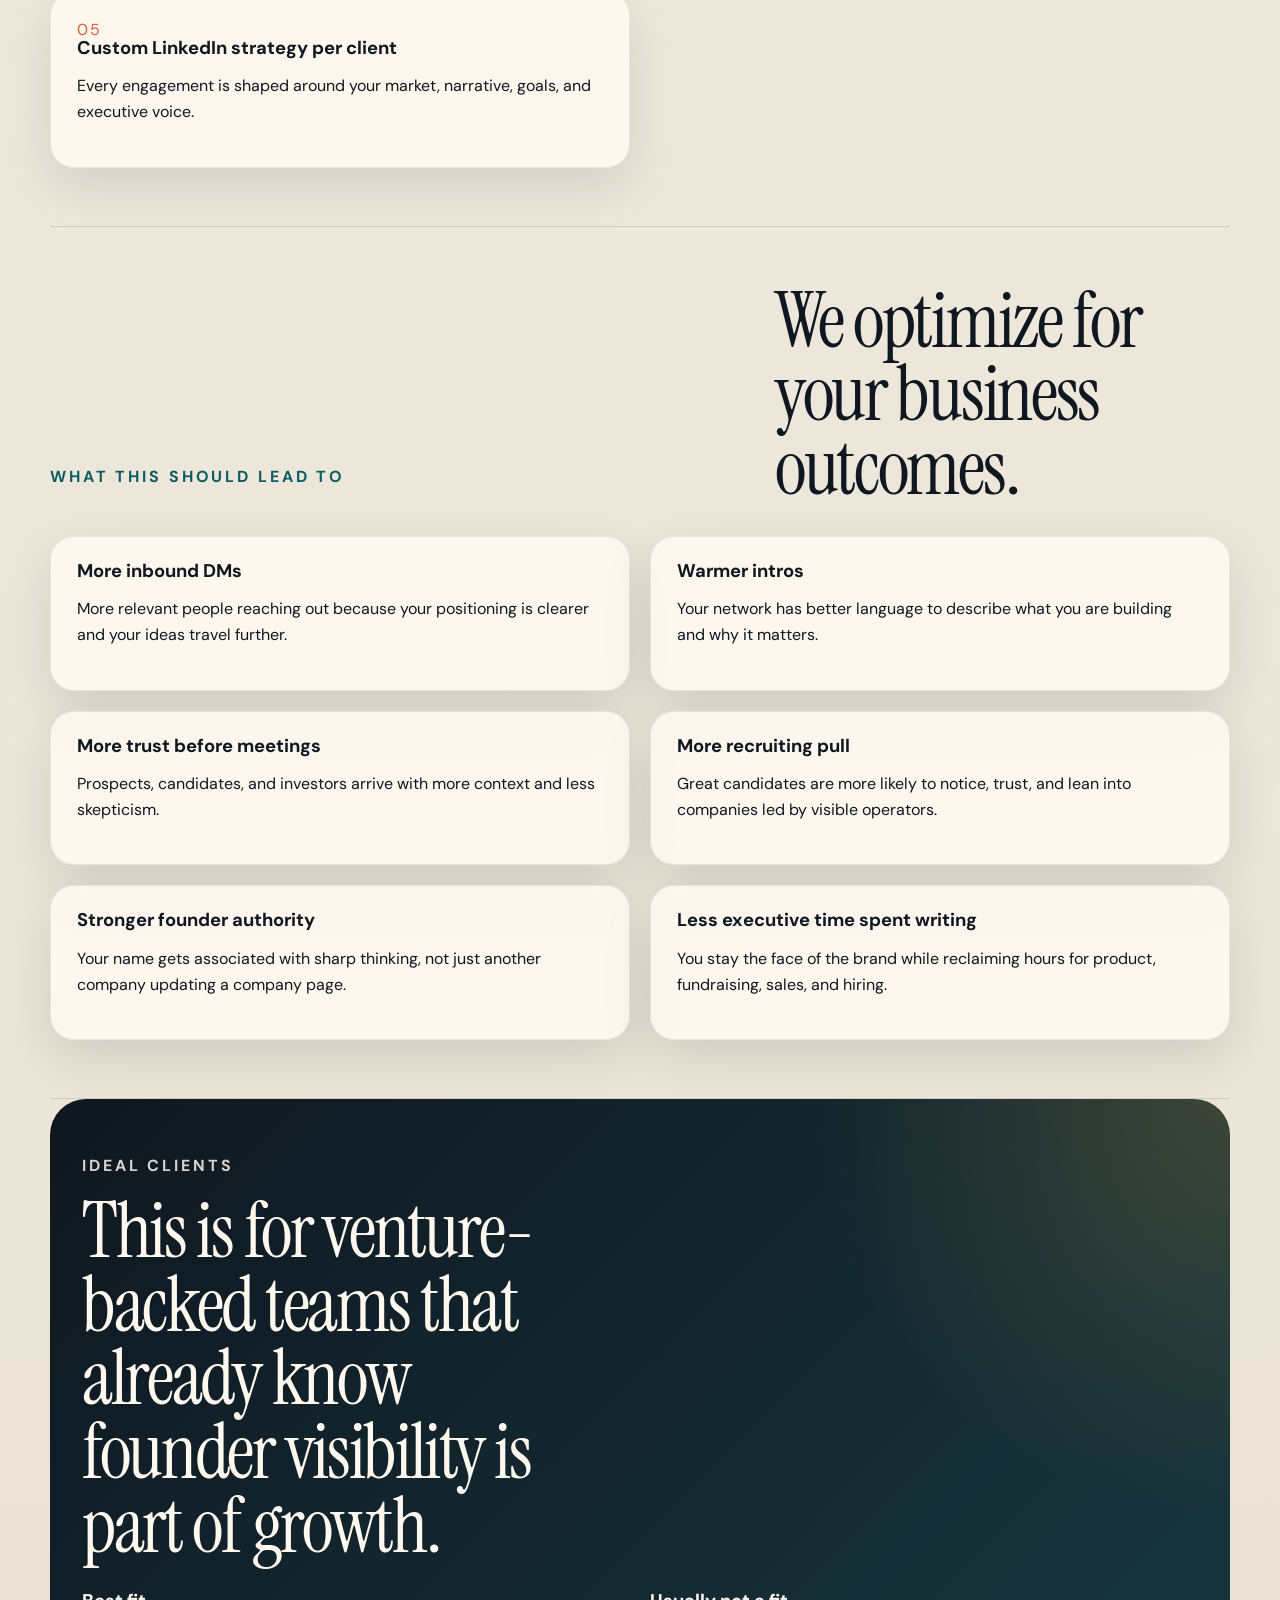
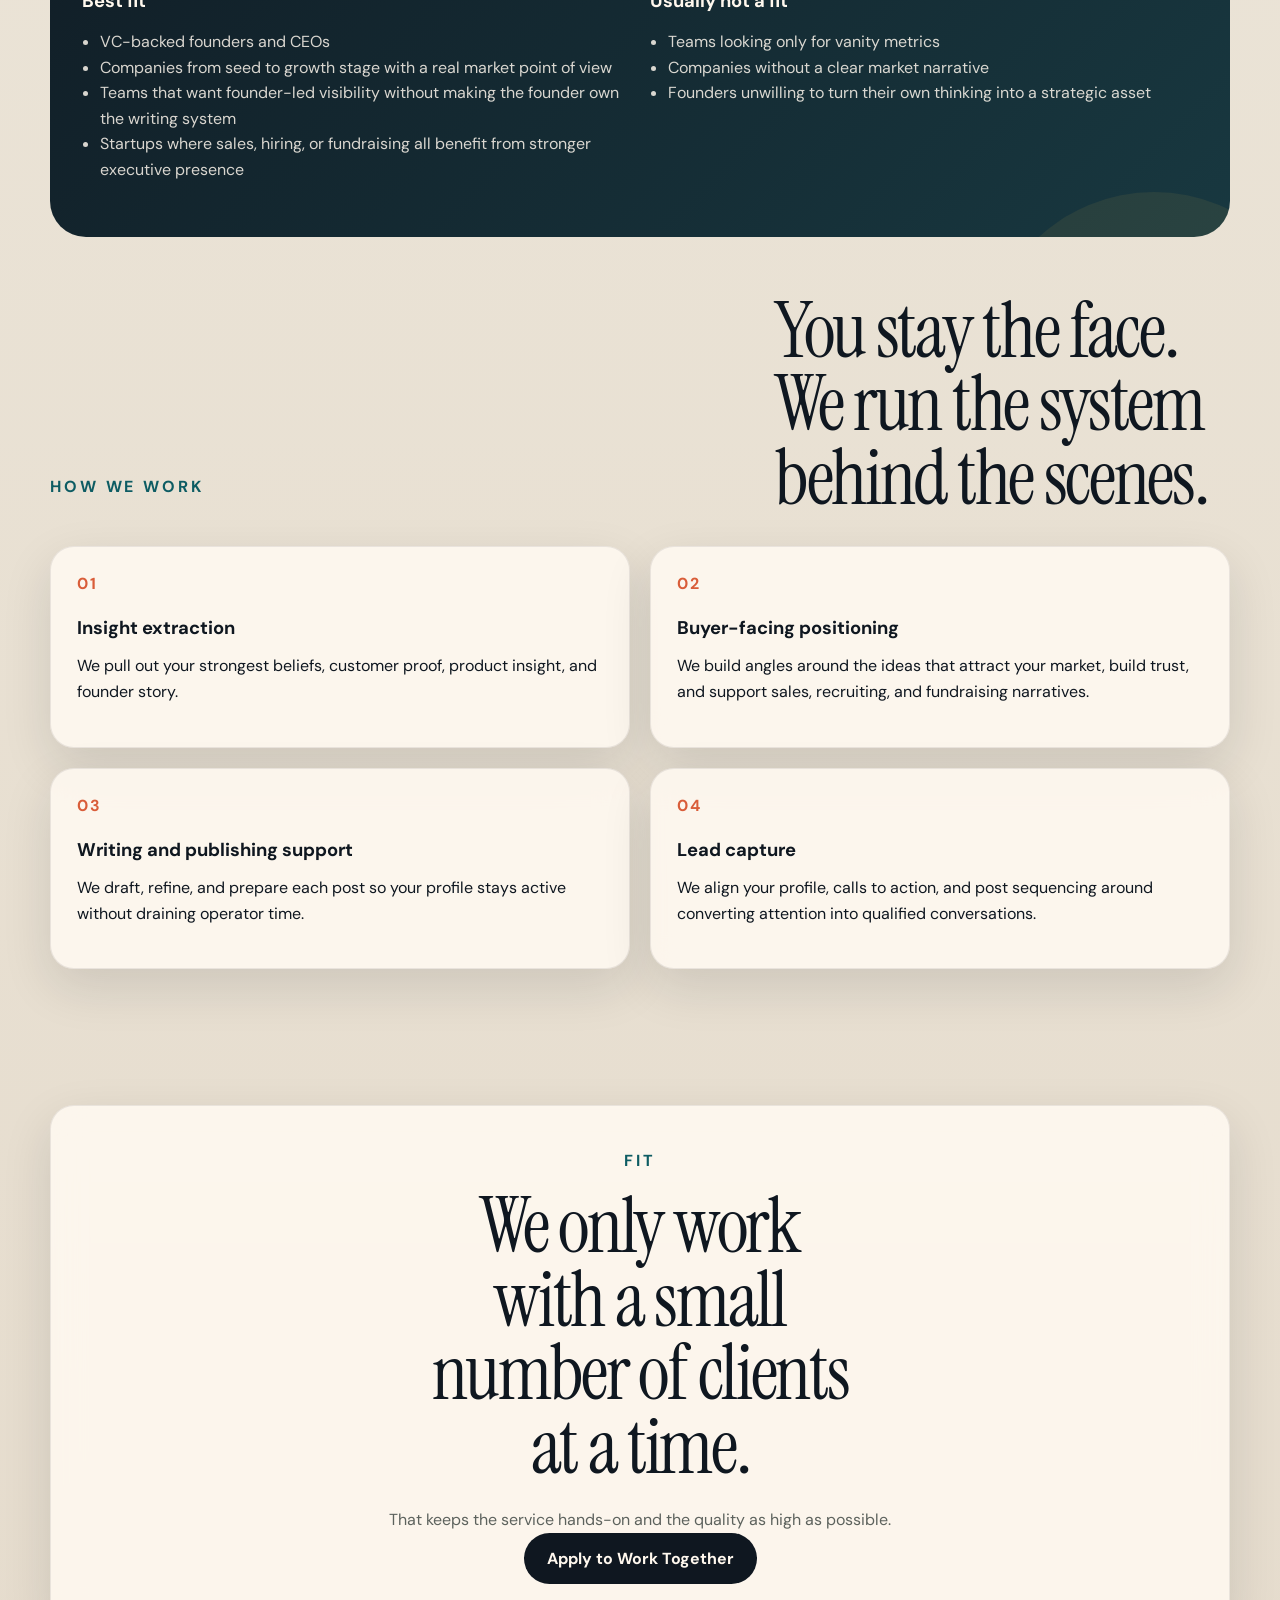
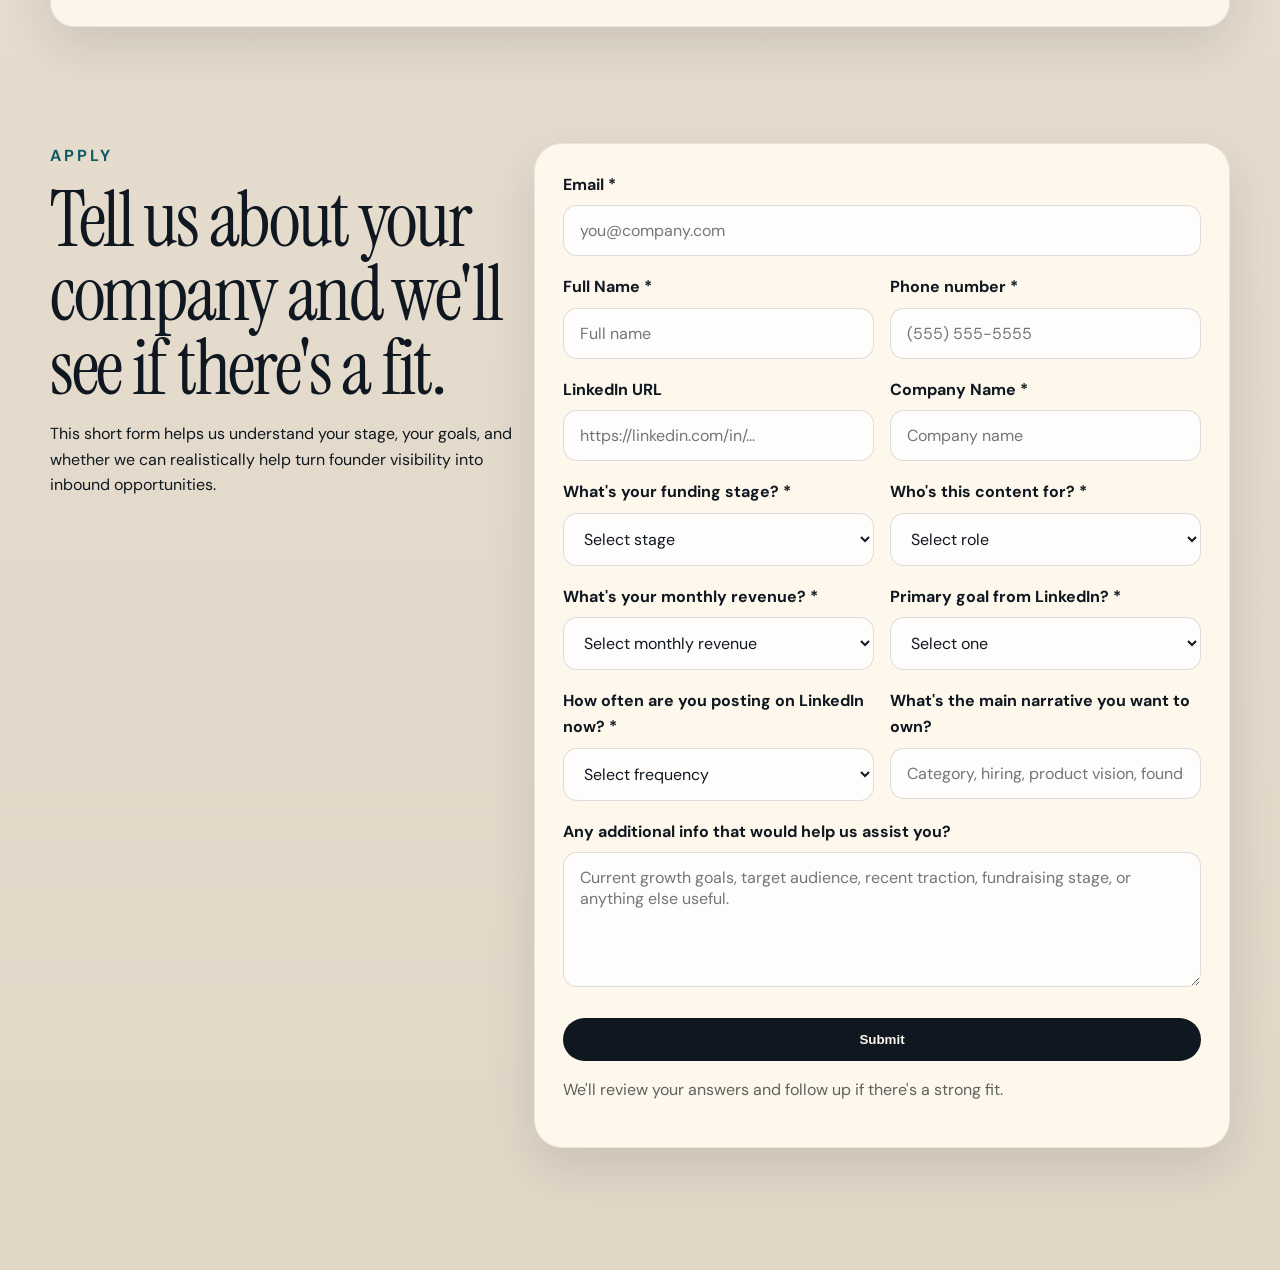
==== commit 87a67452: "Update VC form redirect domain" ====
--- a/index.html
+++ b/index.html
@@ -307,7 +307,7 @@
           <input type="hidden" name="_subject" value="New VC-Backed Startup Ghostwriting Lead">
           <input type="hidden" name="_captcha" value="false">
           <input type="hidden" name="_template" value="table">
-          <input type="hidden" name="_next" value="https://thenowghost.com/thanks.html">
+          <input type="hidden" name="_next" value="https://venture.thenowghost.com/thanks.html">
 
           <div class="field">
             <label for="email">Email *</label>
